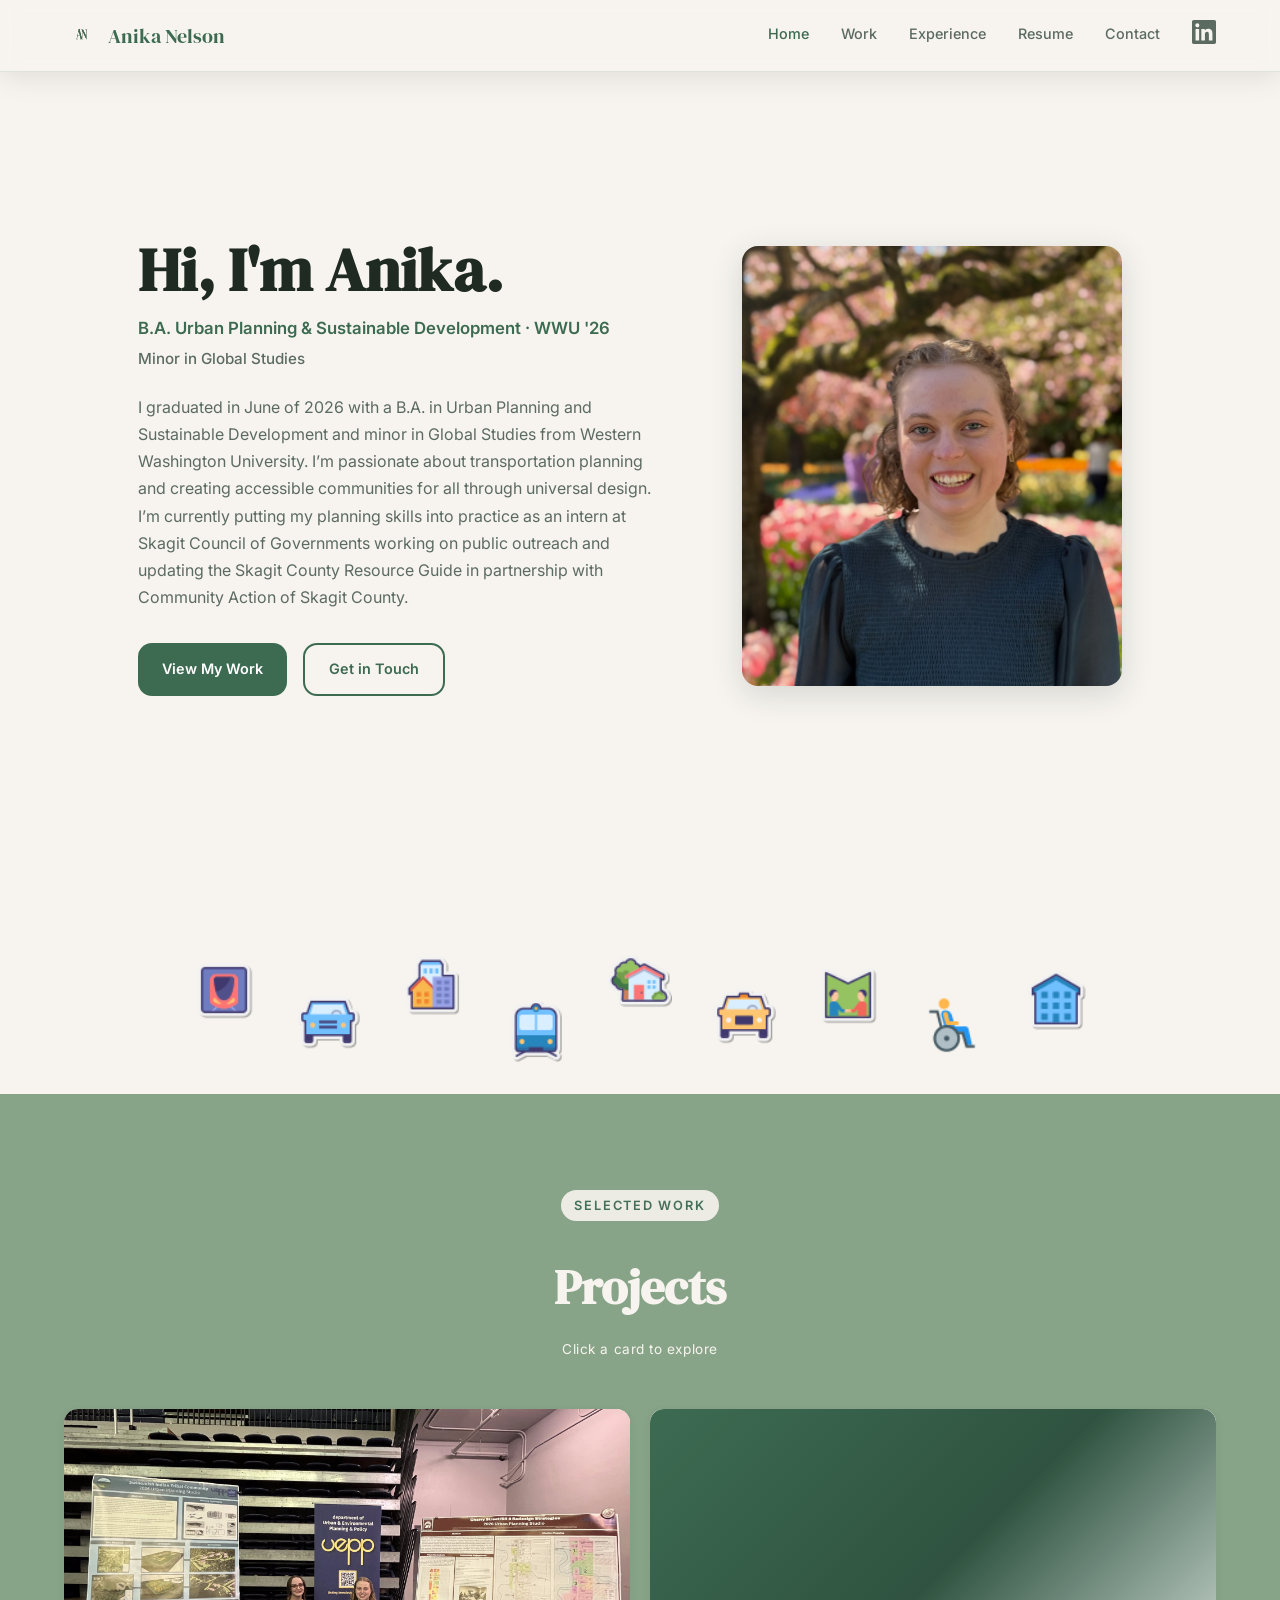
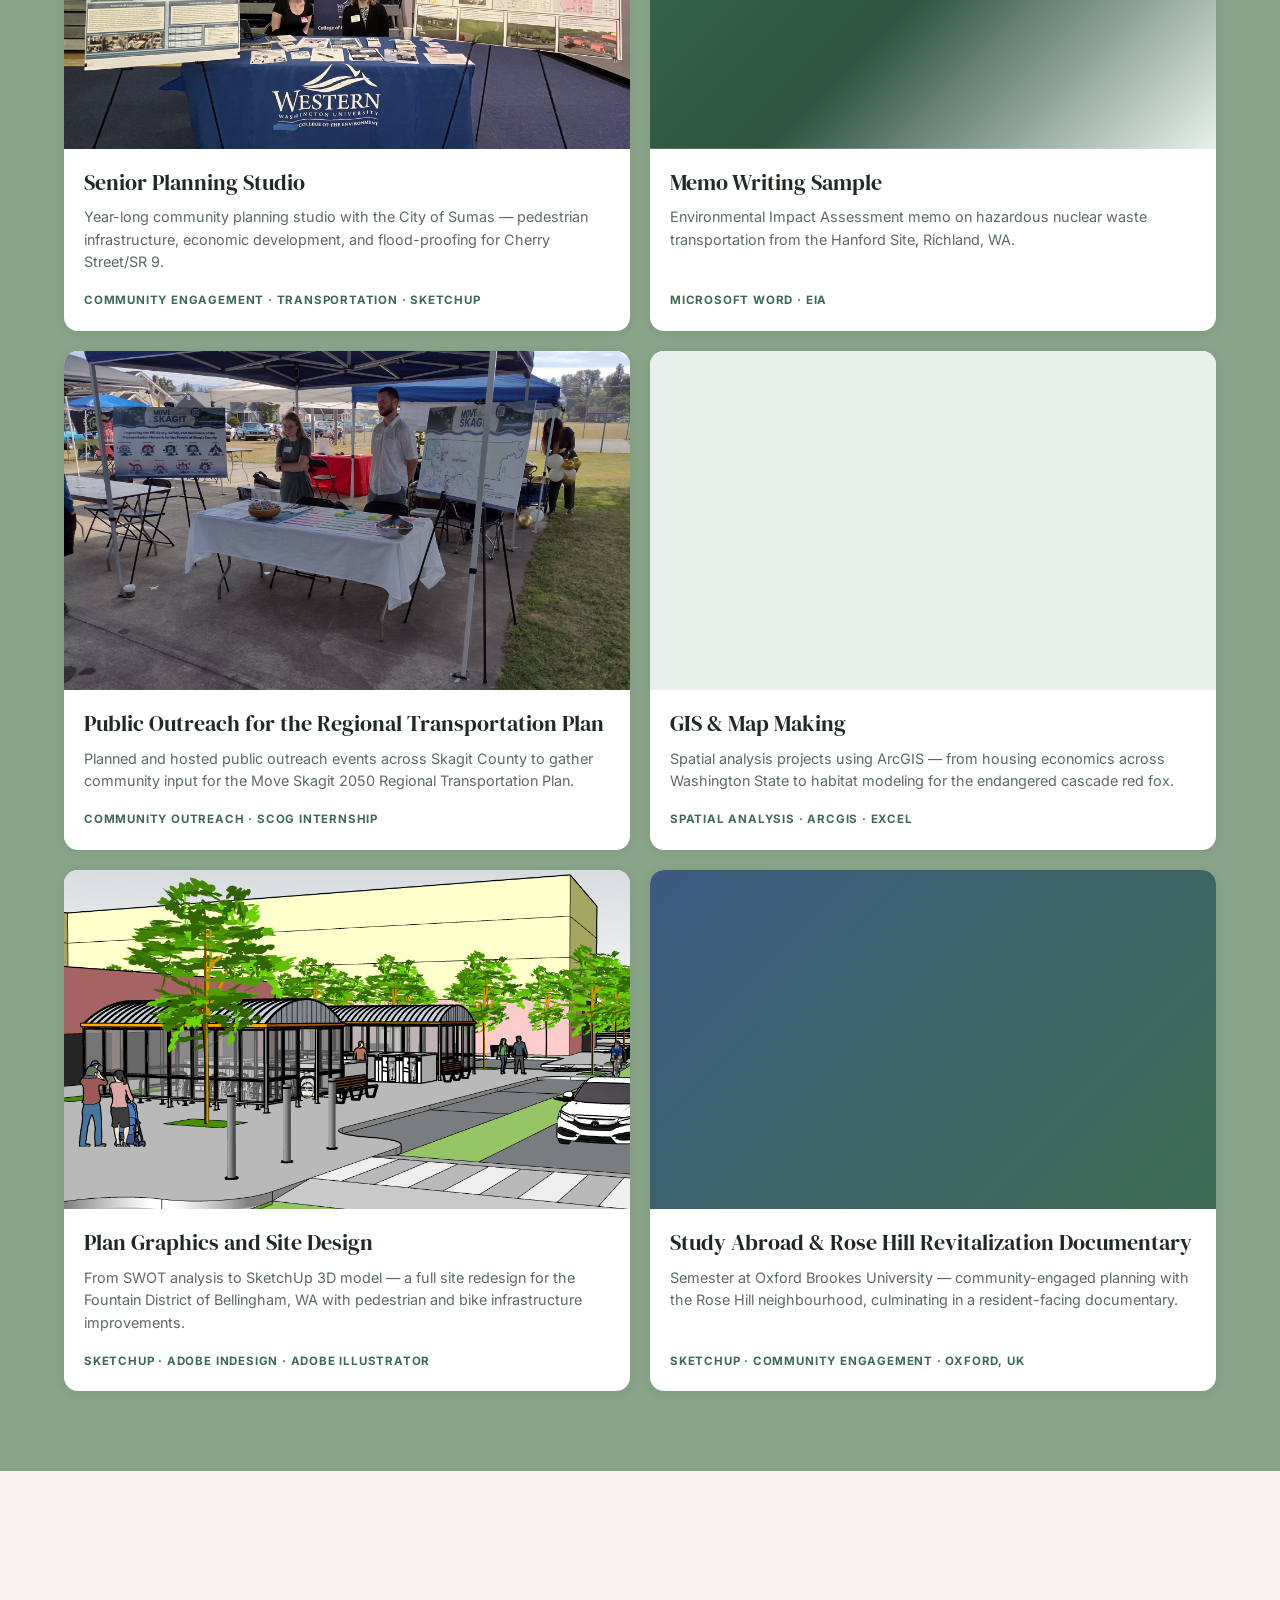
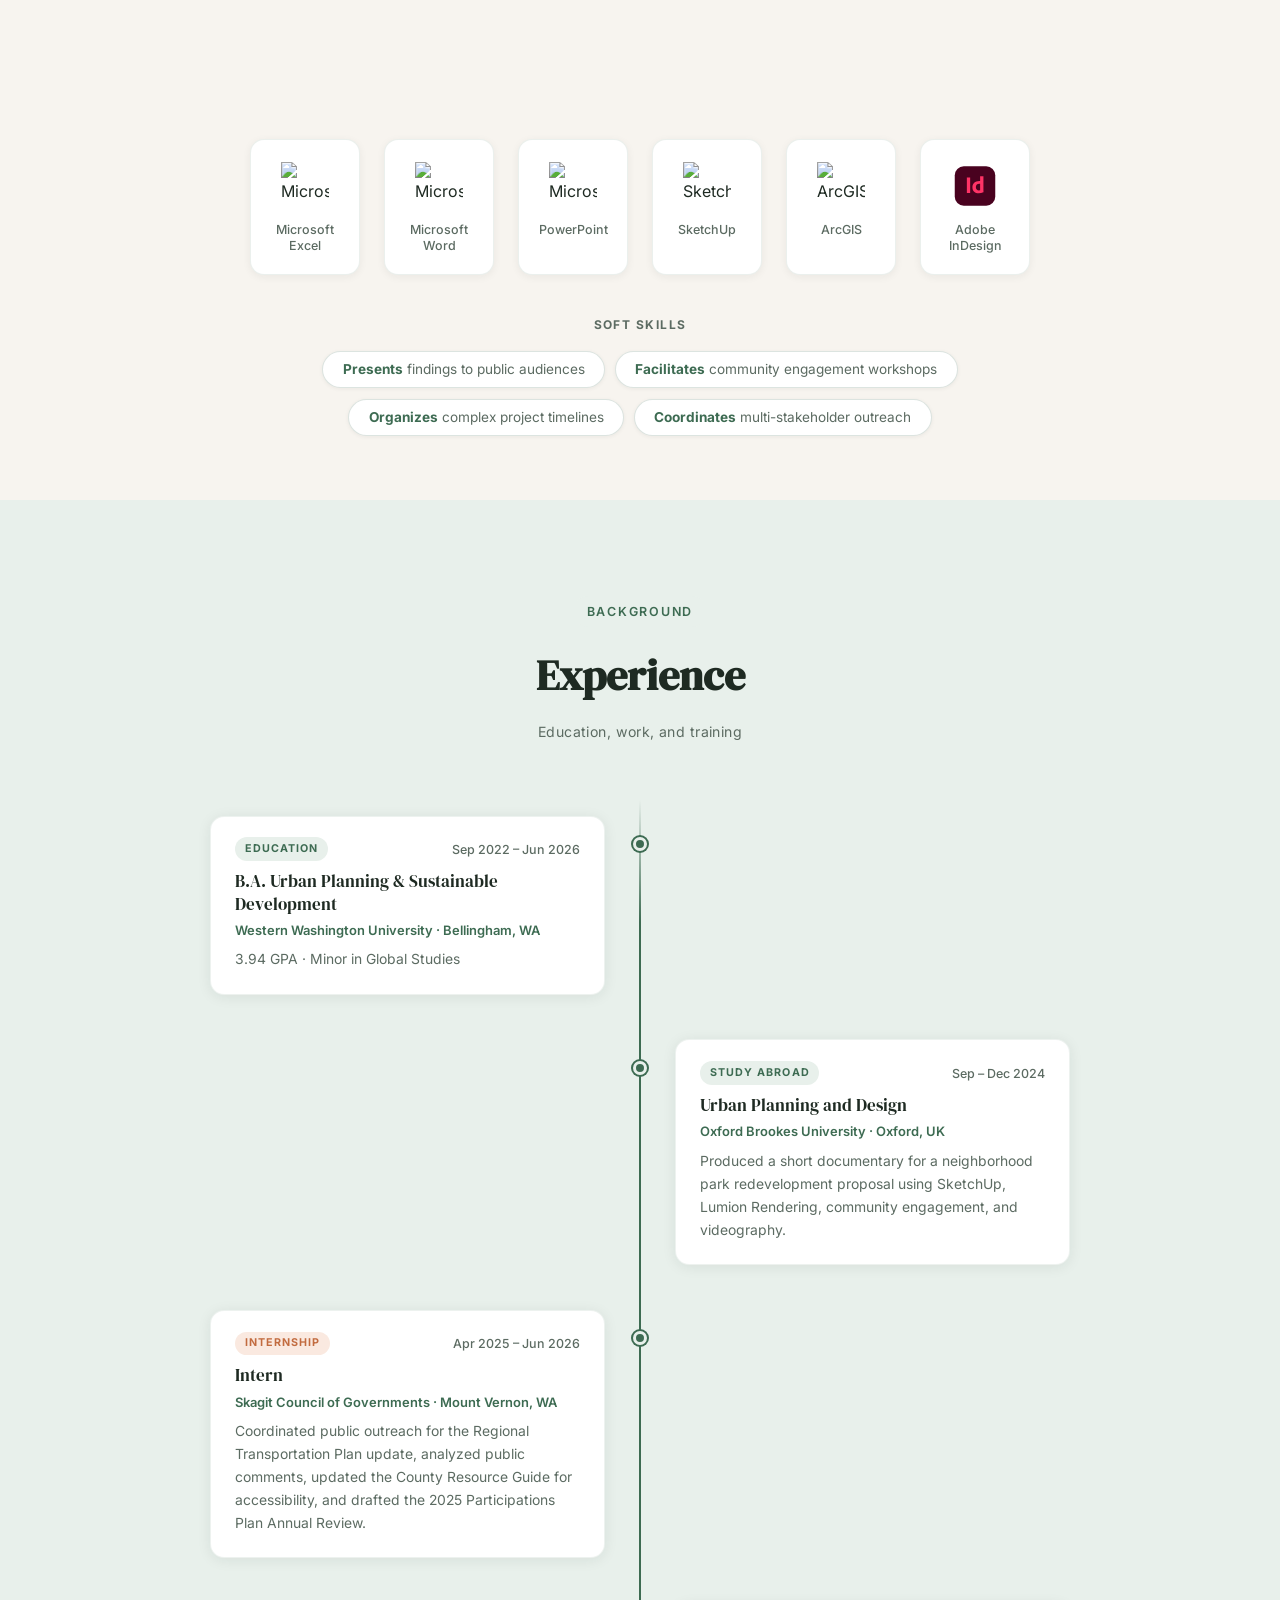
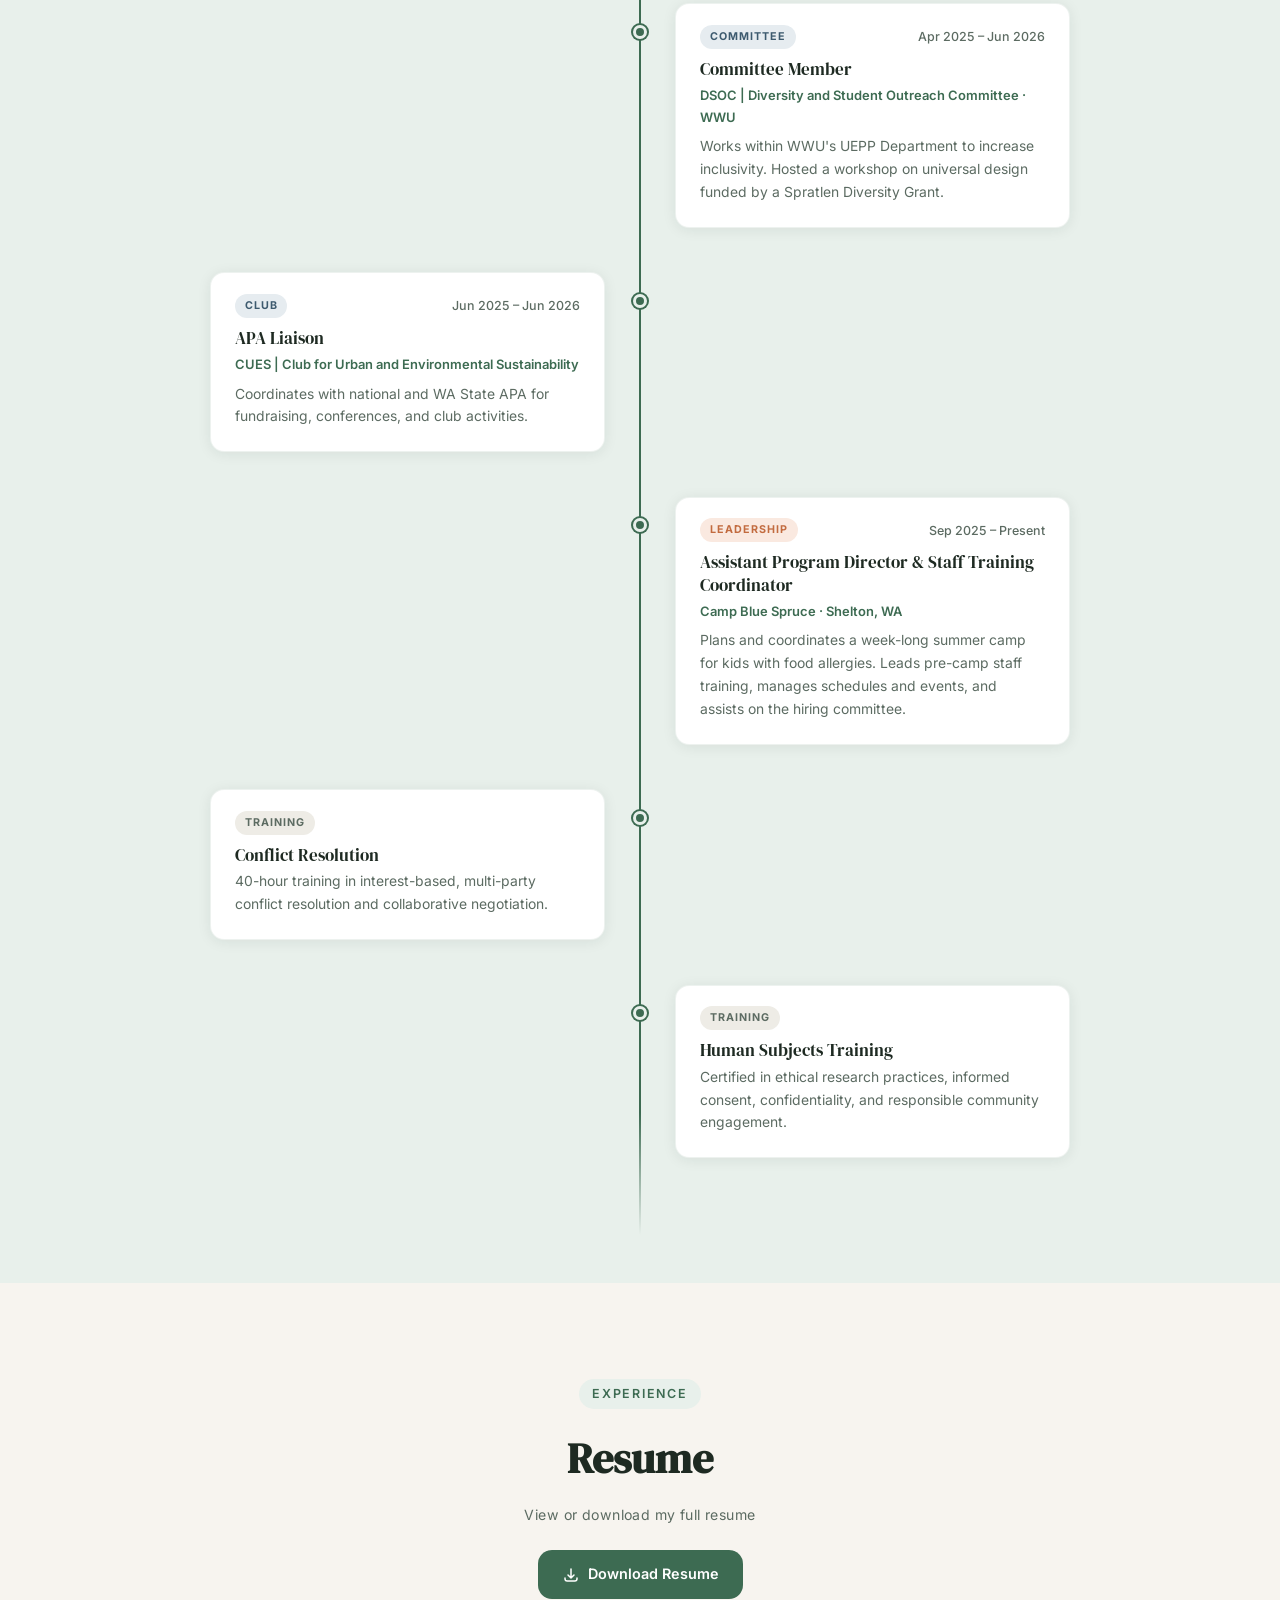
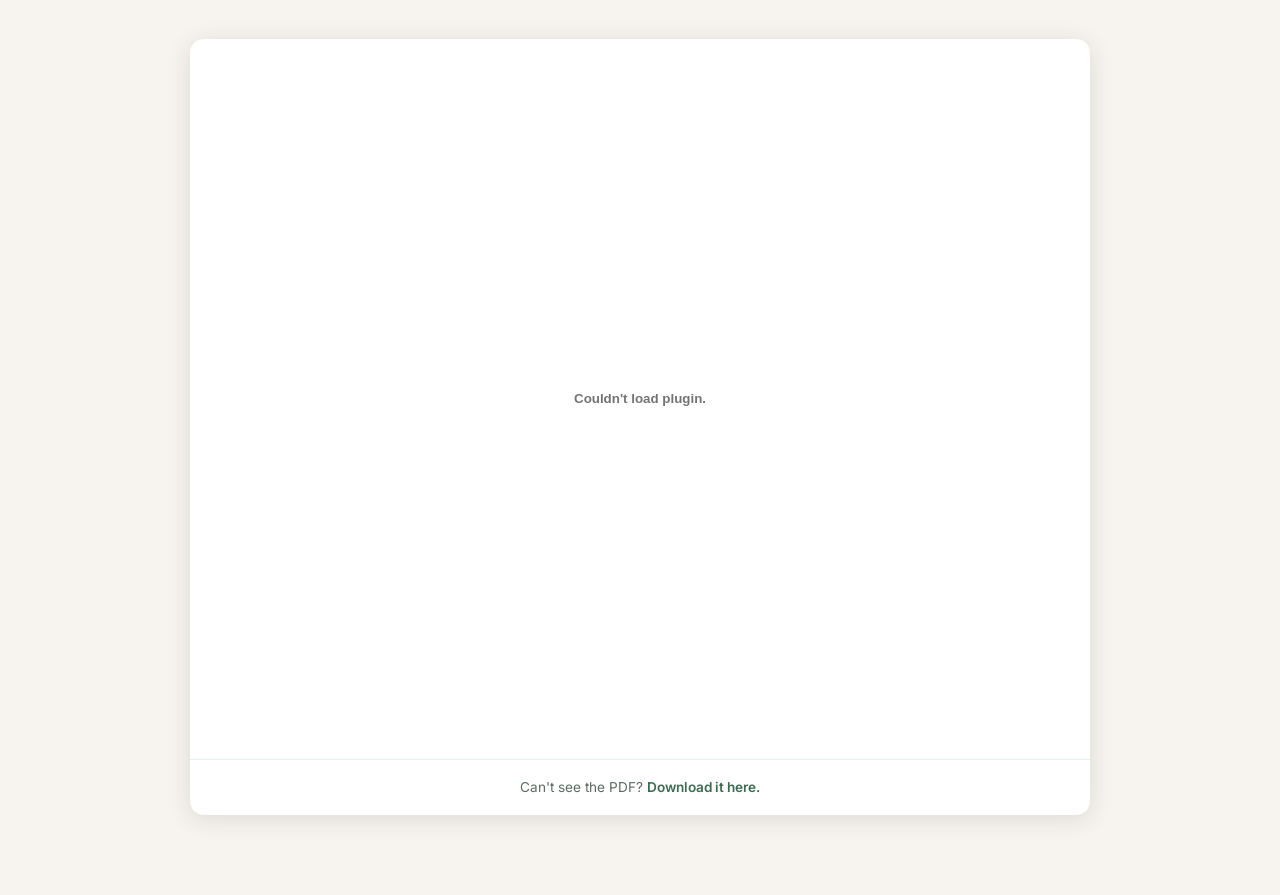
==== index.html @ b42a52e7 "added icons" ====
<!DOCTYPE html>
<html lang="en">
<head>
  <meta charset="UTF-8" />
  <meta name="viewport" content="width=device-width, initial-scale=1.0" />
  <title>Anika Nelson | Portfolio</title>

  <!-- Favicon -->
  <link rel="icon" type="image/svg+xml" href="favicon.svg" />

  <!-- Google Fonts: DM Serif Display (headings) + Inter (body) -->
  <link rel="preconnect" href="https://fonts.googleapis.com" />
  <link rel="preconnect" href="https://fonts.gstatic.com" crossorigin />
  <link rel="stylesheet" href="style.css" />
  <link href="https://fonts.googleapis.com/css2?family=DM+Serif+Display&family=Inter:wght@400;500;600&display=swap" rel="stylesheet" />
</head>

<body>

  <!-- ===== LOADING SCREEN =====
       Brief city skyline animation shown on page load.
       JS in main.js hides it after the animation finishes. -->
  <div id="loading-screen" aria-hidden="true">
    <div class="loading-content">
      <svg class="loading-skyline" viewBox="0 0 500 130" xmlns="http://www.w3.org/2000/svg">
        <!-- Left cluster -->
        <rect x="18" y="82" width="26" height="48"/>
        <rect x="23" y="67" width="16" height="63"/>
        <rect x="48" y="92" width="18" height="38"/>
        <!-- Space Needle inspired -->
        <polygon points="76,70 80,42 84,70"/>
        <rect x="79" y="70" width="2" height="60"/>
        <rect x="75" y="92" width="10" height="38"/>
        <!-- Mid-left -->
        <rect x="98" y="74" width="28" height="56"/>
        <rect x="103" y="58" width="18" height="72"/>
        <rect x="130" y="86" width="20" height="44"/>
        <!-- Central tall buildings -->
        <rect x="158" y="48" width="30" height="82"/>
        <rect x="164" y="32" width="18" height="98"/>
        <!-- Mid-right -->
        <rect x="196" y="66" width="24" height="64"/>
        <rect x="226" y="76" width="26" height="54"/>
        <rect x="231" y="56" width="16" height="74"/>
        <!-- Right cluster -->
        <rect x="260" y="72" width="28" height="58"/>
        <rect x="294" y="52" width="36" height="78"/>
        <rect x="299" y="36" width="26" height="94"/>
        <rect x="336" y="70" width="24" height="60"/>
        <rect x="364" y="84" width="28" height="46"/>
        <rect x="396" y="76" width="22" height="54"/>
        <!-- Ground line -->
        <rect x="0" y="128" width="500" height="2"/>
      </svg>
      <p class="loading-name">Anika Nelson</p>
    </div>
  </div>

  <!-- ===== NAV ===== -->
  <nav aria-label="Main navigation">
    <a href="#hero-info" class="nav-logo" aria-label="Anika Nelson - Home">
      <img src="images/AN_logo.png" alt="AN" class="nav-logo-icon" width="36" height="36" />
      <span>Anika Nelson</span>
    </a>
    <!-- Hamburger toggle (visible on mobile only) -->
    <button class="nav-hamburger" aria-label="Toggle menu" aria-expanded="false" aria-controls="nav-links">
      <span></span>
      <span></span>
      <span></span>
    </button>

    <ul class="nav-links" id="nav-links">
      <li><a href="#hero-info">Home</a></li>
      <li><a href="#projects">Work</a></li>
      <li><a href="#experience">Experience</a></li>
      <li><a href="#resume">Resume</a></li>
      <li><a href="mailto:aninel14@gmail.com">Contact</a></li>
      <a href="https://www.linkedin.com/in/anika-nelson-403998376/" target="_blank" rel="noopener noreferrer" aria-label="LinkedIn profile">
        <svg xmlns="http://www.w3.org/2000/svg" width="24" height="24" viewBox="0 0 24 24" fill="currentColor" aria-hidden="true">
          <path d="M20.447 20.452H16.89v-5.569c0-1.328-.027-3.037-1.852-3.037-1.853 0-2.136 1.445-2.136 2.939v5.667H9.346V9h3.414v1.561h.049c.476-.9 1.637-1.85 3.37-1.85 3.604 0 4.268 2.372 4.268 5.455v6.286zM5.337 7.433a2.063 2.063 0 1 1 0-4.126 2.063 2.063 0 0 1 0 4.126zM7.119 20.452H3.555V9h3.564v11.452zM22.225 0H1.771C.792 0 0 .774 0 1.729v20.542C0 23.227.792 24 1.771 24h20.451C23.2 24 24 23.227 24 22.271V1.729C24 .774 23.2 0 22.225 0z"/>
        </svg>
      </a>
    </ul>
  </nav>

  

  <!-- ===== BIO / HERO INFO ===== -->
  <section id="hero-info" aria-label="Introduction">
    <div class="hero-inner">

      <!-- Text column -->
      <div class="hero-text">
        <h1>Hi, I'm Anika.</h1>

        <p class="subtitle">
          B.A. Urban Planning &amp; Sustainable Development &middot; WWU '26
          <span class="subtitle-minor">Minor in Global Studies</span>
        </p>

        <p class="bio">
          I graduated in June of 2026 with a B.A. in Urban Planning and Sustainable
          Development and minor in Global Studies from Western Washington University. 
          I’m passionate about transportation planning and creating accessible communities for 
          all through universal design. I’m currently putting my planning skills into practice as an 
          intern at Skagit Council of Governments working on public outreach and updating the Skagit County 
          Resource Guide in partnership with Community Action of Skagit County.

        </p>

        <div class="hero-ctas">
          <a href="#projects" class="btn btn-primary">View My Work</a>
          <a href="mailto:aninel14@gmail.com" class="btn btn-outline">Get in Touch</a>
        </div>
      </div>

      <!-- Photo column -->
      <div class="hero-photo-wrap">
        <img
          src="images/Photos/Ani.jpeg"
          alt="Portrait of Anika Nelson"
          class="hero-photo"
          loading="eager"
        />
      </div>

    </div>
  </section>

  <!-- ===== ICON STRIP =====
       Horizontal row of scattered planning-theme icons between hero and projects.
       JS animates them in from the sides on scroll and out when scrolled past. -->
  <section id="icon-strip" aria-hidden="true">
    <div class="icon-strip-row">
      <div class="icon-strip-item" data-side="left">
        <img src="images/icons8-city-railway-station-50.png" alt="" width="64" height="64" />
      </div>
      <div class="icon-strip-item" data-side="right">
        <img src="images/icons8-transportation-50.png" alt="" width="64" height="64" />
      </div>
      <div class="icon-strip-item" data-side="left">
        <img src="images/icons8-downtown-50.png" alt="" width="64" height="64" />
      </div>
      <div class="icon-strip-item" data-side="right">
        <img src="images/icons8-train-50.png" alt="" width="64" height="64" />
      </div>
      <div class="icon-strip-item" data-side="left">
        <img src="images/icons8-house-with-a-garden-50.png" alt="" width="64" height="64" />
      </div>
      <div class="icon-strip-item" data-side="right">
        <img src="images/icons8-taxi-50.png" alt="" width="64" height="64" />
      </div>
      <div class="icon-strip-item" data-side="left">
        <img src="images/icons8-neighbour-50.png" alt="" width="64" height="64" />
      </div>
      <div class="icon-strip-item" data-side="right">
        <img src="images/icons8-disability-50.png" alt="" width="64" height="64" />
      </div>
      <div class="icon-strip-item" data-side="left">
        <img src="images/icons8-department-50.png" alt="" width="64" height="64" />
      </div>
    </div>
  </section>

  <!-- ===================================================================
       PROJECTS — CARD GRID
       Order: most recent first (6 projects, 2×3 layout)
         1. Senior Planning Studio
         2. Memo Writing Sample
         3. Public Outreach for the Regional Transportation Plan
         4. GIS & Map Making
         5. Plan Graphics and Site Design
         6. Study Abroad and Rose Hill Revitalization Documentary
       Each card stores media info in data-* attributes for the modal.
       data-desc stores the full description shown inside the modal.
       =================================================================== -->
  <section id="projects" aria-label="Selected work">

    <div class="section-header fade-in">
      <span class="eyebrow">Selected Work</span>
      <h2 class="section-title">Projects</h2>
      <p class="section-hint">Click a card to explore</p>
    </div>

    <div class="projects-grid">

      <!-- ── Card 1 · Senior Planning Studio ── -->
      <div class="proj-item proj-item--span2">
        <a class="proj-card"
           href="#"
           data-title="Senior Planning Studio"
           data-src="images/Studio/Transportation%20-%20Final%20Poster%204.pdf"
           data-type="pdf"
           data-tag="Community Engagement &middot; Transportation &middot; SketchUp &middot; Public Speaking"
           data-desc="&lt;p&gt;The City of Sumas partnered with WWU&rsquo;s Urban Planning and Sustainable Development (UPSD) program as a subrecipient in the city&rsquo;s Thriving Communities Program grant from the U.S. Department of Transportation. Sumas is a small border town in northern Whatcom County and Cherry Street/SR 9 is an important freight route in the region. A historic flood in December 2025 strongly influenced our recommended improvements.&lt;/p&gt;&lt;p&gt;&lt;strong&gt;Fall 2025 &mdash; Research:&lt;/strong&gt; My three-person team focused on existing transportation infrastructure including pedestrian, bus, bike, personal-vehicle, and freight mobility and compiled our findings into a final report and poster.&lt;/p&gt;&lt;p&gt;&lt;strong&gt;Winter 2026 &mdash; Plan Development:&lt;/strong&gt; We broke the Cherry Street/SR 9 corridor into four sections. I was on the Mitchell Street to Columbia Street team and used SketchUp to model recommendations, which were presented to the Sumas Planning Commission in March 2026.&lt;/p&gt;&lt;p&gt;&lt;strong&gt;Spring 2026 &mdash; Implementation:&lt;/strong&gt; We refined design concepts based on community feedback, developed a phasing plan, and identified potential funding sources, presented to the Planning Commission in June 2026.&lt;/p&gt;"
           aria-label="Open Senior Planning Studio project">
          <div class="proj-thumb" style="background-image: url('images/Studio/IMG_1012.jpg');"></div>
          <article>
            <h3>Senior Planning Studio</h3>
            <p>Year-long community planning studio with the City of Sumas — pedestrian infrastructure, economic development, and flood-proofing for Cherry Street/SR 9.</p>
            <span>Community Engagement &middot; Transportation &middot; SketchUp</span>
          </article>
        </a>
      </div>

      <!-- ── Card 2 · Memo Writing Sample ── -->
      <div class="proj-item proj-item--span2">
        <a class="proj-card"
           href="#"
           data-title="Memo Writing Sample"
           data-src="images/UEPP493%20Memo%20to%20Mayor%20and%20Council%2C%20Anika%20Nelson.pdf"
           data-type="pdf"
           data-tag="Microsoft Word"
           data-desc="&lt;p&gt;This memo was part of a project-based learning assignment in an Environmental Impact Assessment class, focused on the transportation of hazardous nuclear waste from the Hanford Site in Richland, WA.&lt;/p&gt;"
           aria-label="Open Memo Writing Sample project">
          <div class="proj-thumb proj-thumb--brand"></div>
          <article>
            <h3>Memo Writing Sample</h3>
            <p>Environmental Impact Assessment memo on hazardous nuclear waste transportation from the Hanford Site, Richland, WA.</p>
            <span>Microsoft Word &middot; EIA</span>
          </article>
        </a>
      </div>

      <!-- ── Card 3 · Public Outreach for the Regional Transportation Plan ── -->
      <div class="proj-item proj-item--span2">
        <a class="proj-card"
           href="#"
           data-title="Public Outreach for the Regional Transportation Plan"
           data-src="images/Internship/IMG_2886.JPG"
           data-type="image"
           data-tag="Community Outreach &middot; Microsoft Word"
           data-desc="&lt;p&gt;As an intern at SCOG (Skagit Council of Governments) I planned the public outreach tabling events to gather public comments informing the Regional Transportation Plan, Regional Safety Action Plan, and Transportation Resiliency Improvement Plan. I set up three main events and hosted seven additional drop-in sessions at libraries and senior centers across Skagit County.&lt;/p&gt;&lt;p&gt;After the events, I worked with consultants to digitize and categorize all comments, which went into Chapter 3 and Appendix G of the final &lt;em&gt;Move Skagit 2050 Regional Transportation Plan&lt;/em&gt;.&lt;/p&gt;&lt;p&gt;&lt;em&gt;Tabling at the Senior Day in the Park event in Burlington, WA.&lt;/em&gt;&lt;/p&gt;"
           aria-label="Open Public Outreach project">
          <div class="proj-thumb" style="background-image: url('images/Internship/IMG_2886.JPG');"></div>
          <article>
            <h3>Public Outreach for the Regional Transportation Plan</h3>
            <p>Planned and hosted public outreach events across Skagit County to gather community input for the Move Skagit 2050 Regional Transportation Plan.</p>
            <span>Community Outreach &middot; SCOG Internship</span>
          </article>
        </a>
      </div>

      <!-- ── Card 4 · GIS & Map Making ── -->
      <div class="proj-item proj-item--span2">
        <a class="proj-card"
           href="#"
           data-title="GIS &amp; Map Making"
           data-src="images/GIS%20%26%20Mapmaking/MHI%202.jpg"
           data-type="image"
           data-tag="Spatial Analysis &middot; ArcGIS &middot; Excel &middot; Microsoft PowerPoint"
           data-desc="&lt;p&gt;&lt;strong&gt;State of Housing in Washington:&lt;/strong&gt; In Spring 2025 I pulled tabular census data, used Excel to perform calculations, and created ArcGIS layers to visualize metrics determining the state of housing in Washington State — including this map of median household income showing how economic factors impact housing over time.&lt;/p&gt;&lt;p&gt;&lt;strong&gt;Cascade Red Fox Habitat Analysis:&lt;/strong&gt; During Summer 2025 I built an ArcGIS model to analyze ideal habitat locations for the endangered cascade red fox by layering elevation, land cover, snow hare habitat, and park activity data, then building map layouts to visualize the suitable areas.&lt;/p&gt;"
           aria-label="Open GIS and Map Making project">
          <div class="proj-thumb" style="background-image: url('images/GIS%20%26%20Mapmaking/MHI%202.jpg');"></div>
          <article>
            <h3>GIS &amp; Map Making</h3>
            <p>Spatial analysis projects using ArcGIS — from housing economics across Washington State to habitat modeling for the endangered cascade red fox.</p>
            <span>Spatial Analysis &middot; ArcGIS &middot; Excel</span>
          </article>
        </a>
      </div>

      <!-- ── Card 5 · Plan Graphics and Site Design ── -->
      <div class="proj-item proj-item--span2">
        <a class="proj-card"
           href="#"
           data-title="Plan Graphics and Site Design"
           data-src="images/Site%20Plan/Final%20Poster%20Anika.pdf"
           data-type="pdf"
           data-tag="SketchUp &middot; Adobe InDesign &middot; Adobe Illustrator"
           data-desc="&lt;p&gt;This multi-step project began with a site visit to an opportunity site in the Fountain District of Bellingham, WA and a SWOT analysis to determine the most suitable redevelopment approach. I mapped baseline conditions, developed a 2D site layout, then used SketchUp to bring the design to life in 3D. The final design — including covered bike parking, a bike lane, and a raised pedestrian crossing — was presented as a poster created in Adobe InDesign.&lt;/p&gt;"
           aria-label="Open Plan Graphics and Site Design project">
          <div class="proj-thumb" style="background-image: url('images/Site%20Plan/bike%20parking.png');"></div>
          <article>
            <h3>Plan Graphics and Site Design</h3>
            <p>From SWOT analysis to SketchUp 3D model — a full site redesign for the Fountain District of Bellingham, WA with pedestrian and bike infrastructure improvements.</p>
            <span>SketchUp &middot; Adobe InDesign &middot; Adobe Illustrator</span>
          </article>
        </a>
      </div>

      <!-- ── Card 6 · Study Abroad and Rose Hill Revitalization Documentary ── -->
      <div class="proj-item proj-item--span2">
        <a class="proj-card"
           href="#"
           data-title="Study Abroad &amp; Rose Hill Revitalization Documentary"
           data-src="njcV4eWJDvo"
           data-type="youtube"
           data-tag="SketchUp &middot; Community Engagement"
           data-desc="&lt;p&gt;In Fall 2024 I studied abroad at Oxford Brookes University and took classes in their Urban Planning and Design major. In a studio class we worked with the Rose Hill neighbourhood of Oxford to develop potential revitalization projects, presented as a documentary through resident interviews and community feedback via Facebook.&lt;/p&gt;&lt;p&gt;We focused on the Rivermead Nature Park and recommended improving accessibility, adding a playground and bike trail, making river access safer, and adding a small gathering space. Our final documentary was filmed and edited by our team and received very positive feedback from residents.&lt;/p&gt;&lt;p&gt;Through this experience I gained technical skills in SketchUp and Lumion rendering, as well as invaluable lessons in community engagement and bottom-up planning.&lt;/p&gt;"
           aria-label="Open Study Abroad and Rose Hill Revitalization Documentary project">
          <div class="proj-thumb proj-thumb--brand proj-thumb--oxford"></div>
          <article>
            <h3>Study Abroad &amp; Rose Hill Revitalization Documentary</h3>
            <p>Semester at Oxford Brookes University — community-engaged planning with the Rose Hill neighbourhood, culminating in a resident-facing documentary.</p>
            <span>SketchUp &middot; Community Engagement &middot; Oxford, UK</span>
          </article>
        </a>
      </div>

    </div><!-- /.projects-grid -->

  </section><!-- /#projects -->

  <!-- ===== SKILLS ===== -->
  <section id="skills" aria-label="Skills and tools">

    <div class="skills-header fade-in">
      <span class="skills-eyebrow">Toolkit</span>
      <h2 class="skills-title">My Skills</h2>
      <p class="skills-sub">Tools and software I work with</p>
    </div>

    <!-- Technical tools icons -->
    <div class="skills-grid" role="list" aria-label="Technical skills">

      <div class="skill-item" role="listitem">
        <div class="skill-icon">
          <img src="https://cdn.jsdelivr.net/gh/glincker/thesvg@main/public/icons/microsoft-excel/default.svg"
               alt="Microsoft Excel" width="64" height="64" loading="lazy" />
        </div>
        <span class="skill-name">Microsoft Excel</span>
      </div>

      <div class="skill-item" role="listitem">
        <div class="skill-icon">
          <img src="https://cdn.jsdelivr.net/gh/glincker/thesvg@main/public/icons/microsoft-word/default.svg"
               alt="Microsoft Word" width="64" height="64" loading="lazy" />
        </div>
        <span class="skill-name">Microsoft Word</span>
      </div>

      <div class="skill-item" role="listitem">
        <div class="skill-icon">
          <img src="https://cdn.jsdelivr.net/gh/glincker/thesvg@main/public/icons/microsoft-powerpoint/default.svg"
               alt="Microsoft PowerPoint" width="64" height="64" loading="lazy" />
        </div>
        <span class="skill-name">PowerPoint</span>
      </div>

      <div class="skill-item" role="listitem">
        <div class="skill-icon">
          <img src="https://cdn.simpleicons.org/sketchup/005F9E"
               alt="SketchUp" width="64" height="64" loading="lazy" />
        </div>
        <span class="skill-name">SketchUp</span>
      </div>

      <div class="skill-item" role="listitem">
        <div class="skill-icon">
          <img src="https://cdn.simpleicons.org/arcgis/007AC2"
               alt="ArcGIS" width="64" height="64" loading="lazy" />
        </div>
        <span class="skill-name">ArcGIS</span>
      </div>

      <div class="skill-item" role="listitem">
        <div class="skill-icon">
          <img src="images/Photos/adobe_indesign_software_computer_app_design_software_icon_191061.svg"
               alt="Adobe InDesign" width="64" height="64" loading="lazy" />
        </div>
        <span class="skill-name">Adobe InDesign</span>
      </div>

    </div><!-- /.skills-grid -->

    <!-- Soft skills with action verbs -->
    <div class="soft-skills-wrap">
      <h3 class="soft-skills-label">Soft Skills</h3>
      <div class="soft-skills-grid" role="list" aria-label="Soft skills">
        <div class="soft-skill-chip" role="listitem">
          <span class="soft-skill-verb">Presents</span> findings to public audiences
        </div>
        <div class="soft-skill-chip" role="listitem">
          <span class="soft-skill-verb">Facilitates</span> community engagement workshops
        </div>
        <div class="soft-skill-chip" role="listitem">
          <span class="soft-skill-verb">Organizes</span> complex project timelines
        </div>
        <div class="soft-skill-chip" role="listitem">
          <span class="soft-skill-verb">Coordinates</span> multi-stakeholder outreach
        </div>
      </div>
    </div>

  </section><!-- /#skills -->

  <!-- ===================================================================
       EXPERIENCE TIMELINE
       Order follows the resume: Education → Experience → Training
       Items alternate left/right; JS animates them in/out on scroll.
       =================================================================== -->
  <section id="experience" aria-label="Experience, education, and training">

    <div class="tl-header fade-in">
      <span class="skills-eyebrow">Background</span>
      <h2 class="skills-title">Experience</h2>
      <p class="skills-sub">Education, work, and training</p>
    </div>

    <div class="timeline-wrap">
      <div class="timeline-spine" aria-hidden="true"></div>

      <!-- ── 1 · WWU (left) — started Sep 2022 ── -->
      <div class="tl-item tl-left">
        <div class="tl-node" aria-hidden="true"></div>
        <div class="tl-card">
          <div class="tl-card-top">
            <span class="tl-badge tl-badge--edu">Education</span>
            <span class="tl-date">Sep 2022 – Jun 2026</span>
          </div>
          <h3 class="tl-role">B.A. Urban Planning &amp; Sustainable Development</h3>
          <p class="tl-org">Western Washington University · Bellingham, WA</p>
          <p class="tl-desc">3.94 GPA · Minor in Global Studies</p>
        </div>
      </div>

      <!-- ── 2 · Oxford Study Abroad (right) — Fall 2024 ── -->
      <div class="tl-item tl-right">
        <div class="tl-node" aria-hidden="true"></div>
        <div class="tl-card">
          <div class="tl-card-top">
            <span class="tl-badge tl-badge--edu">Study Abroad</span>
            <span class="tl-date">Sep – Dec 2024</span>
          </div>
          <h3 class="tl-role">Urban Planning and Design</h3>
          <p class="tl-org">Oxford Brookes University · Oxford, UK</p>
          <p class="tl-desc">Produced a short documentary for a neighborhood park redevelopment proposal using SketchUp, Lumion Rendering, community engagement, and videography.</p>
        </div>
      </div>

      <!-- ── 3 · SCOG Intern (left) — Apr 2025 ── -->
      <div class="tl-item tl-left">
        <div class="tl-node" aria-hidden="true"></div>
        <div class="tl-card">
          <div class="tl-card-top">
            <span class="tl-badge tl-badge--work">Internship</span>
            <span class="tl-date">Apr 2025 – Jun 2026</span>
          </div>
          <h3 class="tl-role">Intern</h3>
          <p class="tl-org">Skagit Council of Governments · Mount Vernon, WA</p>
          <p class="tl-desc">Coordinated public outreach for the Regional Transportation Plan update, analyzed public comments, updated the County Resource Guide for accessibility, and drafted the 2025 Participations Plan Annual Review.</p>
        </div>
      </div>

      <!-- ── 4 · DSOC Committee (right) — Apr 2025 ── -->
      <div class="tl-item tl-right">
        <div class="tl-node" aria-hidden="true"></div>
        <div class="tl-card">
          <div class="tl-card-top">
            <span class="tl-badge tl-badge--vol">Committee</span>
            <span class="tl-date">Apr 2025 – Jun 2026</span>
          </div>
          <h3 class="tl-role">Committee Member</h3>
          <p class="tl-org">DSOC | Diversity and Student Outreach Committee · WWU</p>
          <p class="tl-desc">Works within WWU's UEPP Department to increase inclusivity. Hosted a workshop on universal design funded by a Spratlen Diversity Grant.</p>
        </div>
      </div>

      <!-- ── 5 · APA Liaison (left) — Jun 2025 ── -->
      <div class="tl-item tl-left">
        <div class="tl-node" aria-hidden="true"></div>
        <div class="tl-card">
          <div class="tl-card-top">
            <span class="tl-badge tl-badge--vol">Club</span>
            <span class="tl-date">Jun 2025 – Jun 2026</span>
          </div>
          <h3 class="tl-role">APA Liaison</h3>
          <p class="tl-org">CUES | Club for Urban and Environmental Sustainability</p>
          <p class="tl-desc">Coordinates with national and WA State APA for fundraising, conferences, and club activities.</p>
        </div>
      </div>

      <!-- ── 6 · Camp Blue Spruce (right) — Sep 2025 ── -->
      <div class="tl-item tl-right">
        <div class="tl-node" aria-hidden="true"></div>
        <div class="tl-card">
          <div class="tl-card-top">
            <span class="tl-badge tl-badge--work">Leadership</span>
            <span class="tl-date">Sep 2025 – Present</span>
          </div>
          <h3 class="tl-role">Assistant Program Director &amp; Staff Training Coordinator</h3>
          <p class="tl-org">Camp Blue Spruce · Shelton, WA</p>
          <p class="tl-desc">Plans and coordinates a week-long summer camp for kids with food allergies. Leads pre-camp staff training, manages schedules and events, and assists on the hiring committee.</p>
        </div>
      </div>

      <!-- ── 7 · Conflict Resolution (left) — training ── -->
      <div class="tl-item tl-left">
        <div class="tl-node" aria-hidden="true"></div>
        <div class="tl-card">
          <div class="tl-card-top">
            <span class="tl-badge tl-badge--train">Training</span>
          </div>
          <h3 class="tl-role">Conflict Resolution</h3>
          <p class="tl-desc">40-hour training in interest-based, multi-party conflict resolution and collaborative negotiation.</p>
        </div>
      </div>

      <!-- ── 8 · Human Subjects (right) — training ── -->
      <div class="tl-item tl-right">
        <div class="tl-node" aria-hidden="true"></div>
        <div class="tl-card">
          <div class="tl-card-top">
            <span class="tl-badge tl-badge--train">Training</span>
          </div>
          <h3 class="tl-role">Human Subjects Training</h3>
          <p class="tl-desc">Certified in ethical research practices, informed consent, confidentiality, and responsible community engagement.</p>
        </div>
      </div>

    </div><!-- /.timeline-wrap -->

  </section><!-- /#experience -->

  <!-- ===== RESUME =====
       PDF path is set to "resume.pdf" — place your resume file in the
       same folder as index.html and it will load automatically. -->
  <section id="resume" aria-label="Resume">
    <div class="resume-inner">

      <div class="resume-header fade-in">
        <span class="skills-eyebrow">Experience</span>
        <h2 class="skills-title">Resume</h2>
        <p class="skills-sub">View or download my full resume</p>
      </div>

      <div class="resume-actions">
        <a href="images/PDFResume.pdf" download="Anika_Nelson_Resume.pdf" class="btn btn-primary resume-download-btn">
          <svg xmlns="http://www.w3.org/2000/svg" width="18" height="18" fill="none"
               viewBox="0 0 24 24" stroke="currentColor" stroke-width="2" aria-hidden="true">
            <path stroke-linecap="round" stroke-linejoin="round"
                  d="M4 16v1a3 3 0 003 3h10a3 3 0 003-3v-1m-4-4l-4 4m0 0l-4-4m4 4V4"/>
          </svg>
          Download Resume
        </a>
      </div>

      <div class="resume-embed-wrap">
        <embed
          src="images/PDFResume.pdf"
          type="application/pdf"
          title="Anika Nelson Resume"
          class="resume-embed"
          aria-label="Anika Nelson Resume PDF"
        />
        <p class="resume-fallback">
          Can't see the PDF?
          <a href="images/PDFResume.pdf" download="Anika_Nelson_Resume.pdf">Download it here.</a>
        </p>
      </div>

    </div>
  </section><!-- /#resume -->

  <!-- ===================================================================
       MODAL
       Single reusable dialog; main.js fills in the title, tag and media
       for whichever card was clicked.
       =================================================================== -->
  <div
    class="modal-overlay"
    id="proj-modal"
    role="dialog"
    aria-modal="true"
    aria-labelledby="modal-title-text"
    hidden
  >
    <div class="modal-box">
      <button class="modal-close" aria-label="Close project">&times;</button>
      <p  class="modal-tag"   id="modal-tag-text"></p>
      <h2 class="modal-title" id="modal-title-text"></h2>
      <div class="modal-desc" id="modal-desc-text"></div>
      <div class="modal-media" id="modal-media"></div>
    </div>
  </div>
 

  <script src="js/main.js" defer></script>
</body>
</html>
---- style.css ----
/* =========================================================
   RESET & BASE
========================================================= */
/* =========================================================
   LOADING SCREEN
   ─────────────────────────────────────────────────────────
   Full-screen green overlay with a city skyline SVG.
   Fades out automatically after ~2s; JS then hides it.
========================================================= */
#loading-screen {
  position: fixed;
  inset: 0;
  z-index: 9999;
  background: var(--green, #3d6b52);
  display: flex;
  align-items: flex-end;
  justify-content: center;
  padding-bottom: 4rem;
  animation: loadingFadeOut 2s ease forwards;
}

.loading-content {
  text-align: center;
  animation: loadingRise 0.7s ease forwards;
}

.loading-skyline {
  width: 340px;
  max-width: 90vw;
  fill: rgba(255, 255, 255, 0.80);
  display: block;
  margin: 0 auto 1.25rem;
}

.loading-name {
  font-family: 'DM Serif Display', serif;
  font-size: 1.7rem;
  color: #fff;
  letter-spacing: 0.06em;
  margin: 0;
}

@keyframes loadingFadeOut {
  0%   { opacity: 1; }
  60%  { opacity: 1; }  /* hold */
  100% { opacity: 0;   }
}

@keyframes loadingRise {
  from { opacity: 0; transform: translateY(18px); }
  to   { opacity: 1; transform: translateY(0); }
}


*, *::before, *::after { box-sizing: border-box; margin: 0; padding: 0; }

:root {
  --cream:    #f7f4ef;
  --green:    #3d6b52;
  --green-lt: #e8f0eb;
  --clay:     #c26b3f;
  --text:     #1e2a22;
  --muted:    #5c6b62;
  --radius:   14px;
}

html { scroll-behavior: smooth; }

body {
  font-family: 'Inter', sans-serif;
  background: var(--cream);
  color: var(--text);
  line-height: 1.7;
}

/* =========================================================
   NAV
========================================================= */
nav {
  position: fixed;
  top: 0; left: 0; right: 0;
  z-index: 200;
  display: flex;
  justify-content: space-between;
  align-items: center;
  padding: 1.1rem 5%;
  background:var(--cream)(9, 79, 25, 0.43);

box-shadow: 0 4px 30px rgba(0, 0, 0, 0.1);
backdrop-filter: blur(8.9px);
-webkit-backdrop-filter: blur(8.9px);
  backdrop-filter: blur(8px);
  border-bottom: 1px solid rgba(61, 107, 82, 0.12);
}

.nav-logo {
  font-family: 'DM Serif Display', serif;
  font-size: 1.25rem;
  color: var(--green);
  text-decoration: none;
  display: flex;
  align-items: center;
  gap: 0.5rem;
}

.nav-logo-icon {
  border-radius: 50%;
  flex-shrink: 0;
}

.nav-links {
  display: flex;
  gap: 2rem;
  list-style: none;
}

.nav-links a {
  text-decoration: none;
  font-size: 0.9rem;
  font-weight: 500;
  color: var(--muted);
  transition: color 0.2s;
}

.nav-links a:hover,
.nav-links a.active { color: var(--green); }

/* ── Hamburger button (hidden on desktop) ── */
.nav-hamburger {
  display: none;
  flex-direction: column;
  justify-content: space-between;
  width: 26px;
  height: 20px;
  background: none;
  border: none;
  cursor: pointer;
  padding: 0;
  z-index: 201;
}

.nav-hamburger span {
  display: block;
  width: 100%;
  height: 2px;
  background: var(--green);
  border-radius: 2px;
  transition: transform 0.25s ease, opacity 0.25s ease;
  transform-origin: center;
}

/* Animate to X when open */
.nav-hamburger.is-open span:nth-child(1) {
  transform: translateY(9px) rotate(45deg);
}
.nav-hamburger.is-open span:nth-child(2) {
  opacity: 0;
}
.nav-hamburger.is-open span:nth-child(3) {
  transform: translateY(-9px) rotate(-45deg);
}

/* =========================================================
   HERO — FULLSCREEN MAP
========================================================= */
#hero {
  position: relative;
  height: 100vh;
  min-height: 500px;
  overflow: hidden;
}

/* MapLibre map fills the entire hero */
#hero-map {
  position: absolute;
  inset: 0;
  width: 100%;
  height: 100%;
  z-index: 1;
}

/* MapLibre attribution — keep it subtle */
#hero-map .maplibregl-ctrl-attrib {
  font-size: 0.65rem;
  background: rgba(247, 244, 239, 0.75);
  backdrop-filter: blur(4px);
}

/* ---- Overlay card ---- */
.hero-map-overlay {
  position: absolute;
  bottom: 2.5rem;
  left: 5%;
  z-index: 100;

  backdrop-filter: blur(10px);
  -webkit-backdrop-filter: blur(10px);
  border-radius: var(--radius);
  padding: 1.75rem 2rem 1.5rem;
  max-width: 400px;

  /* From https://css.glass */
background: rgba(9, 79, 25, 0.43);
border-radius: 16px;
box-shadow: 0 4px 30px rgba(0, 0, 0, 0.1);
backdrop-filter: blur(8.9px);
-webkit-backdrop-filter: blur(8.9px);
border: 1px solid rgba(9, 79, 25, 0.3);


}

.hero-map-overlay .eyebrow {
  display: inline-block;
  font-size: 0.75rem;
  font-weight: 600;
  letter-spacing: 0.14em;
  text-transform: uppercase;
  color: var(--green);
  background: var(--green-lt);
  padding: 0.28rem 0.8rem;
  border-radius: 999px;
  margin-bottom: 0.75rem;


}

.hero-map-overlay h1 {
  font-family: 'DM Serif Display', serif;
  font-size: clamp(1.9rem, 4vw, 2.8rem);
  line-height: 1.12;
  color: var(--text);
  margin-bottom: 0.45rem;
}

.hero-map-sub {
  font-size: 0.88rem;
  color: var(--muted);
  line-height: 1.55;
  margin-bottom: 0.9rem;
}

/* Live data badge */
.hero-map-live {
  display: flex;
  align-items: center;
  gap: 0.45rem;
  font-size: 0.75rem;
  color: var(--muted);
  margin-bottom: 1.1rem;
}

.live-dot {
  width: 8px;
  height: 8px;
  border-radius: 50%;
  background: #4caf78;
  flex-shrink: 0;
  animation: pulse 2s ease infinite;
}

/* Scroll down arrow */
.scroll-hint {
  display: inline-flex;
  align-items: center;
  gap: 0.4rem;
  color: var(--green);
  font-size: 0.83rem;
  font-weight: 600;
  text-decoration: none;
  transition: gap 0.2s;
  animation: scrollBounce 2.4s ease infinite;
}

.scroll-hint:hover { gap: 0.65rem; }

@keyframes scrollBounce {
  0%, 100% { transform: translateY(0); }
  50%       { transform: translateY(4px); }
}

/* ---- Leaflet custom styles ---- */

/* City reference dot */
.map-city-dot {
  width: 10px;
  height: 10px;
  background: var(--green);
  border: 2px solid #fff;
  border-radius: 50%;
  box-shadow: 0 1px 4px rgba(30, 42, 34, 0.25);
}

/* Construction pulsing dot */
.map-construction-dot {
  width: 12px;
  height: 12px;
  background: var(--clay);
  border: 2px solid #fff;
  border-radius: 50%;
  box-shadow: 0 0 0 0 rgba(194, 107, 63, 0.55);
  animation: constructionPulse 2s ease-out infinite;
}

@keyframes constructionPulse {
  0%   { box-shadow: 0 0 0 0   rgba(194, 107, 63, 0.55); }
  70%  { box-shadow: 0 0 0 9px rgba(194, 107, 63, 0); }
  100% { box-shadow: 0 0 0 0   rgba(194, 107, 63, 0); }
}

/* City label tooltips */
.map-city-label {
  background: transparent !important;
  border: none !important;
  box-shadow: none !important;
  padding: 0 !important;
  font-family: 'Inter', sans-serif !important;
  font-size: 0.7rem !important;
  font-weight: 700 !important;
  color: var(--text) !important;
  letter-spacing: 0.06em !important;
  text-transform: uppercase !important;
  white-space: nowrap !important;
}

.map-city-label::before { display: none !important; }

/* Popup styling */
.leaflet-popup-content-wrapper {
  border-radius: var(--radius) !important;
  font-family: 'Inter', sans-serif !important;
  font-size: 0.82rem !important;
  box-shadow: 0 6px 20px rgba(30, 42, 34, 0.14) !important;
}

/* =========================================================
   HERO INFO — bio + photo below the map
========================================================= */
#hero-info {
  min-height: 100vh;
  padding: 7rem 5% 5rem;
  display: flex;
  align-items: center;
  background: var(--cream);
}

.hero-inner {
  max-width: 1100px;
  margin: 0 auto;
  display: grid;
  grid-template-columns: 1fr 420px;
  gap: 4rem;
  align-items: center;
}

/* Text column */
.hero-text .eyebrow {
  display: inline-block;
  font-size: 0.8rem;
  font-weight: 600;
  letter-spacing: 0.14em;
  text-transform: uppercase;
  color: var(--green);
  background: var(--green-lt);
  padding: 0.3rem 0.85rem;
  border-radius: 999px;
  margin-bottom: 1.1rem;
}

.hero-text h1 {
  font-family: 'DM Serif Display', serif;
  font-size: clamp(2.6rem, 5vw, 3.8rem);
  line-height: 1.12;
  color: var(--text);
  margin-bottom: 0.6rem;
}

.hero-text .subtitle {
  font-size: 1.05rem;
  font-weight: 600;
  color: var(--green);
  margin-bottom: 1.4rem;
}

/* Minor / second line under degree */
.subtitle-minor {
  display: block;
  font-size: 0.95rem;
  font-weight: 500;
  color: var(--muted);
  margin-top: 0.2rem;
}

.hero-text .bio {
  font-size: 1rem;
  color: var(--muted);
  max-width: 520px;
  margin-bottom: 2rem;
}

/* Buttons */
.hero-ctas {
  display: flex;
  gap: 1rem;
  flex-wrap: wrap;
}

.btn {
  display: inline-flex;
  align-items: center;
  gap: 0.45rem;
  padding: 0.75rem 1.5rem;
  border-radius: var(--radius);
  font-size: 0.9rem;
  font-weight: 600;
  text-decoration: none;
  transition: all 0.2s ease;
  cursor: pointer;
  border: none;
}

.btn-primary {
  background: var(--green);
  color: #fff;
}

.btn-primary:hover {
  background: #2f5340;
  transform: translateY(-2px);
  box-shadow: 0 6px 18px rgba(61, 107, 82, 0.28);
}

.btn-outline {
  background: transparent;
  color: var(--green);
  border: 2px solid var(--green);
}

.btn-outline:hover {
  background: var(--green-lt);
  transform: translateY(-2px);
}



.hero-photo-wrap {
  display: flex;
  justify-content: center;
  align-items: flex-start;
}

.hero-photo {
  display: block;
  width: 100%;
  max-width: 380px;
  height: 440px;
  object-fit: cover;
  object-position: center top;
  border-radius: 16px;
  box-shadow: 0 8px 32px rgba(30, 42, 34, 0.15);
}

.hero-badge {
  position: absolute;
  bottom: 1.5rem;
  left: -1.5rem;
  z-index: 2;
  background: #fff;
  border-radius: var(--radius);
  padding: 0.7rem 1rem;
  display: flex;
  align-items: center;
  gap: 0.5rem;
  box-shadow: 0 4px 20px rgba(30, 42, 34, 0.12);
  font-size: 0.82rem;
  font-weight: 600;
  color: var(--text);
  white-space: nowrap;
}

.hero-badge .dot {
  width: 9px;
  height: 9px;
  background: #4caf78;
  border-radius: 50%;
  animation: pulse 2s ease infinite;
  flex-shrink: 0;
}

@keyframes pulse {
  0%, 100% { opacity: 1; transform: scale(1); }
  50%       { opacity: 0.5; transform: scale(1.4); }
}

/* =========================================================
   FADE-IN UTILITY (used by main.js)
========================================================= */
.fade-in {
  opacity: 0;
  transform: translateY(24px);
  transition: opacity 0.6s ease, transform 0.6s ease;
}

.fade-in.visible {
  opacity: 1;
  transform: translateY(0);
}

/* =========================================================
   PROJECTS — CARD GRID
   ─────────────────────────────────────────────────────────
   Layout:
     #projects          outer section with padding + header
     .section-header    centred title block above the grid
     .projects-grid     CSS grid container (4 cols desktop)
     .proj-item         grid cell wrapper
     .proj-item--span2  spans 2 columns  (GIS card)
     .proj-item--span4  spans 4 columns  (Transportation card)
     .proj-card         the clickable card itself
     .proj-thumb        image thumbnail (background-image)
     .proj-thumb--brand branded gradient for PDF-only projects
     .proj-card--horizontal  side-by-side thumb + text layout

   Interaction:
     • Hover  → card lifts slightly (transform + shadow)
     • Click  → modal opens (populated by main.js)
   ─────────────────────────────────────────────────────────
   MODAL:
     .modal-overlay     fixed full-screen dim backdrop
     .modal-box         centred white dialog
     .modal-close       × button (top-right)
     .modal-tag         category label
     .modal-title       project name heading
     .modal-media       <img> or <embed> inserted by JS
========================================================= */

/* ---- Section wrapper ---- */
#projects {
  padding: 6rem 5% 5rem;
  background: rgb(136, 164, 136);

}

/* ---- Section header ---- */
.section-header {
  max-width: 680px;
  margin: 0 auto 3rem;
  text-align: center;
}

/* Eyebrow pill inside the section header (green background context) */
.section-header .eyebrow {
  display: inline-block;
  font-size: 0.8rem;
  font-weight: 600;
  letter-spacing: 0.14em;
  text-transform: uppercase;
  color: var(--green);
  background: var(--cream);
  padding: 0.3rem 0.85rem;
  border-radius: 999px;
  margin-bottom: 1.1rem;
  opacity: 0.9;
}

/* Scoped to #projects (green background) so other sections aren't affected */
#projects .section-title {
  font-family: 'DM Serif Display', serif;
  font-size: clamp(2rem, 4vw, 3rem);
  color: var(--cream);
  margin: 0.5rem 0 0.6rem;
}

#projects .section-hint {
  font-size: 0.85rem;
  color: var(--cream);
  letter-spacing: 0.04em;
}

/* ================================================================
   GRID
   4 equal columns on desktop; narrows on smaller screens (see
   responsive section at the bottom of this file).
================================================================ */
.projects-grid {
  max-width: 1240px;
  margin: 0 auto;
  display: grid;
  grid-template-columns: repeat(4, 1fr);
  grid-auto-rows: auto;
  gap: 20px;
}

/* Column span helpers */
.proj-item--span2 { grid-column: span 2; }
.proj-item--span4 { grid-column: span 4; }

/* ================================================================
   CARD
   Flex column so the article (text) fills remaining height.
   position: relative + top transition gives the lift-on-hover feel
   from the reference design.
================================================================ */
.proj-card {
  display: flex;
  flex-direction: column;
  min-height: 100%;
  background: #fff;
  border-radius: var(--radius);
  text-decoration: none;
  color: var(--text);
  box-shadow: 0 2px 8px rgba(30, 42, 34, 0.08);
  overflow: hidden;
  cursor: pointer;

  /* Hover lift */
  position: relative;
  top: 0;
  transition: top 0.15s ease, box-shadow 0.15s ease;
}

.proj-card:hover {
  top: -4px;
  box-shadow: 0 8px 24px rgba(30, 42, 34, 0.15);
}

/* ── Horizontal variant (Transportation full-width card) ── */
.proj-card--horizontal {
  flex-direction: row;
}

.proj-card--horizontal .proj-thumb {
  /* Fixed width on the left; text fills the rest */
  width: 320px;
  flex-shrink: 0;
  /* Override the padding-bottom trick used on vertical cards */
  padding-bottom: 0;
  min-height: 220px;
}

/* ================================================================
   THUMBNAIL
   Uses padding-bottom to maintain a 16:10 aspect ratio without
   a fixed height, so cards stay proportional at any grid width.
   background-image is set inline on the element in HTML.
================================================================ */
.proj-thumb {
  padding-bottom: 60%;          /* 60% = roughly 16:10 */
  background-size: cover;
  background-position: center center;
  background-color: var(--green-lt);   /* fallback if image fails */
}

/*
  Branded gradient thumbnail — used for the Transportation card
  which has no browser-displayable image (HEIC only).
  A subtle diagonal gradient keeps it on-brand.
*/
.proj-thumb--brand {
  background-image: linear-gradient(
    135deg,
    var(--green)    0%,
    #2f5340         50%,
    var(--green-lt) 100%
  );
}

/* ================================================================
   CARD ARTICLE (text section below the thumbnail)
================================================================ */
.proj-card article {
  padding: 20px;
  flex: 1;
  display: flex;
  flex-direction: column;
  justify-content: space-between;
  gap: 0.6rem;
}

/* Project title */
.proj-card h3 {
  font-family: 'DM Serif Display', serif;
  font-size: 1.15rem;
  font-weight: 400;
  color: var(--text);
  line-height: 1.3;
  margin: 0;
}

/* Larger title for the featured (2-col) card */
.proj-item--span2 .proj-card h3 {
  font-size: 1.35rem;
}

/* Description paragraph */
.proj-card p {
  flex: 1;
  font-size: 0.9rem;
  color: var(--muted);
  line-height: 1.55;
  margin: 0;
}

/* Category / meta label */
.proj-card span {
  display: block;
  font-size: 0.72rem;
  font-weight: 700;
  text-transform: uppercase;
  letter-spacing: 0.07em;
  color: var(--green);
  margin-top: 0.5rem;
}

/* ================================================================
   MODAL OVERLAY
   Fixed full-screen backdrop. Hidden via the HTML `hidden`
   attribute; JS removes it to open, re-adds it to close.
================================================================ */
.modal-overlay {
  position: fixed;
  inset: 0;
  z-index: 200;
  background: rgba(20, 30, 24, 0.70);
  display: flex;
  align-items: center;
  justify-content: center;
  padding: 1rem;

  /* Fade in/out */
  opacity: 0;
  pointer-events: none;   /* prevent blocking clicks when closed */
  transition: opacity 0.22s ease;
}

/* Visible state — added by JS alongside removing [hidden] */
.modal-overlay.is-open {
  opacity: 1;
  pointer-events: auto;   /* allow clicks only when open */
}

/* ================================================================
   MODAL BOX
   White dialog, scrollable if content is tall, spring entrance.
================================================================ */
.modal-box {
  position: relative;
  background: #fff;
  border-radius: var(--radius);
  width: 100%;
  max-width: 760px;
  max-height: 88vh;
  overflow-y: auto;
  padding: 2rem 2rem 2.5rem;
  box-shadow: 0 24px 64px rgba(20, 30, 24, 0.30);

  /* Spring entrance: box scales up from slightly smaller */
  transform: scale(0.92) translateY(16px);
  transition: transform 0.28s cubic-bezier(0.34, 1.3, 0.64, 1);
}

.modal-overlay.is-open .modal-box {
  transform: scale(1) translateY(0);
}

/* Close button — top-right corner */
.modal-close {
  position: absolute;
  top: 1rem;
  right: 1rem;
  width: 36px;
  height: 36px;
  border-radius: 50%;
  border: none;
  background: var(--green-lt);
  color: var(--green);
  font-size: 1.4rem;
  line-height: 1;
  cursor: pointer;
  display: flex;
  align-items: center;
  justify-content: center;
  transition: background 0.15s;
}

.modal-close:hover {
  background: var(--green);
  color: #fff;
}

/* Category tag above title */
.modal-tag {
  font-size: 0.72rem;
  font-weight: 700;
  text-transform: uppercase;
  letter-spacing: 0.09em;
  color: var(--green);
  margin-bottom: 0.4rem;
}

/* Modal project title */
.modal-title {
  font-family: 'DM Serif Display', serif;
  font-size: clamp(1.5rem, 3vw, 2rem);
  color: var(--text);
  margin-bottom: 1.2rem;
}

/* Media area: image or PDF embed */
.modal-media {
  width: 100%;
  border-radius: calc(var(--radius) - 4px);
  overflow: hidden;
  background: var(--green-lt);
}

/* Inserted <img> */
.modal-media img {
  width: 100%;
  height: auto;
  display: block;
  max-height: 60vh;
  object-fit: contain;
}

/* Inserted <embed> for PDFs — needs a fixed height */
.modal-media embed {
  width: 100%;
  height: 60vh;
  display: block;
}

/* Inserted <iframe> for YouTube */
.modal-media iframe {
  width: 100%;
  aspect-ratio: 16 / 9;
  height: auto;
  display: block;
  border: none;
}

/* Description text shown above media in the modal */
.modal-desc {
  font-size: 0.92rem;
  line-height: 1.7;
  color: var(--text);
  margin-bottom: 1.25rem;
}

.modal-desc p {
  margin: 0 0 0.75rem;
}

.modal-desc p:last-child {
  margin-bottom: 0;
}

/* Oxford card — green gradient thumbnail */
.proj-thumb--oxford {
  background: linear-gradient(135deg, #3d5a80 0%, #3d6b52 100%);
}

/* =========================================================
   RESPONSIVE
========================================================= */

/* Tablet: 2 columns */
@media (max-width: 860px) {
  /* Hero map overlay moves to bottom, smaller */
  .hero-map-overlay {
    left: 50%;
    z-index: 0;
    transform: translateX(-50%);
    width: calc(100% - 3rem);
    max-width: 460px;
    bottom: 1.5rem;
    padding: 1.25rem 1.5rem;
  }

  /* Hero info stacks vertically */
  .hero-inner {
    grid-template-columns: 1fr;
    text-align: center;
    gap: 2.5rem;
  }

  .hero-text .bio  { margin-left: auto; margin-right: auto; }
  .hero-ctas       { justify-content: center; }
  .hero-photo-wrap { order: 0; max-width: 300px; margin: 0 auto; }
  .hero-badge      { left: 0; right: 0; margin: auto; width: fit-content; bottom: -1rem; }

  /* Grid: 2 cols — each span-2 card fills one column */
  .projects-grid {
    grid-template-columns: repeat(2, 1fr);
  }

  .proj-item--span2 {
    grid-column: span 1;
  }
}

/* ── Mobile nav: hamburger menu ── */
@media (max-width: 640px) {
  .nav-hamburger {
    display: flex;
  }

  .nav-links {
    display: none;
    position: fixed;
    top: 0; left: 0; right: 0;
    background: var(--cream);
    flex-direction: column;
    align-items: center;
    gap: 0;
    padding: 5rem 0 2rem;
    box-shadow: 0 8px 24px rgba(0,0,0,0.1);
    z-index: 199;
    list-style: none;
  }

  .nav-links.is-open {
    display: flex;
  }

  .nav-links li,
  .nav-links > a {
    width: 100%;
    text-align: center;
  }

  .nav-links a {
    display: block;
    padding: 1rem 0;
    font-size: 1.05rem;
    border-bottom: 1px solid rgba(61,107,82,0.08);
  }

  /* LinkedIn icon in mobile menu */
  .nav-links > a {
    padding: 1rem 0;
    color: var(--muted);
  }
}

/* Mobile / iPhone: 1 column */
@media (max-width: 480px) {
  nav        { padding: 1rem 4%; }
  #hero      { min-height: 400px; }
  #hero-info { padding: 6rem 4% 4rem; }

  .projects-grid {
    grid-template-columns: 1fr;
  }

  .proj-item--span2 {
    grid-column: span 1;
  }

  /* Tighter modal padding on small screens */
  .modal-box { padding: 1.25rem 1.25rem 2rem; }

  /* Skills: flex wrap fallback on iPhone (overridden below) */
}

/* =========================================================
   SKILLS SECTION — FLOATING CHIPS
   ─────────────────────────────────────────────────────────
   Chips float freely through the section using unique CSS
   keyframe animations. On hover/focus the chip pauses and
   a tooltip card slides in showing the name + a link.
   ========================================================= */
#skills {
  padding: 5rem 5% 4rem;
  background: var(--cream);
  text-align: center;
}

/* ---- Header ---- */
.skills-header {
  margin-bottom: 1rem;
}

/* Eyebrow pill */
.skills-eyebrow {
  display: inline-block;
  font-size: 0.78rem;
  font-weight: 600;
  letter-spacing: 0.14em;
  text-transform: uppercase;
  color: var(--green);
  background: var(--green-lt);
  padding: 0.3rem 0.85rem;
  border-radius: 999px;
  margin-bottom: 0.9rem;
}

.skills-title {
  font-family: 'DM Serif Display', serif;
  font-size: clamp(1.8rem, 3.5vw, 2.6rem);
  color: var(--text);
  margin-bottom: 0.5rem;
}

.skills-sub {
  font-size: 0.88rem;
  color: var(--muted);
  letter-spacing: 0.03em;
}

/* ---- Skills grid (static) ---- */
.skills-grid {
  display: flex;
  flex-wrap: wrap;
  justify-content: center;
  gap: 1.5rem;
  max-width: 900px;
  margin: 2.5rem auto 0;
}

.skill-item {
  display: flex;
  flex-direction: column;
  align-items: center;
  gap: 0.6rem;
  width: 110px;
  padding: 1.25rem 0.75rem;
  background: #fff;
  border-radius: var(--radius);
  border: 1px solid rgba(61, 107, 82, 0.1);
  box-shadow: 0 2px 8px rgba(30, 42, 34, 0.06);
  transition: transform 0.15s ease, box-shadow 0.15s ease;
}

.skill-item:hover {
  transform: translateY(-3px);
  box-shadow: 0 6px 20px rgba(61, 107, 82, 0.14);
}

.skill-icon {
  width: 52px;
  height: 52px;
  display: flex;
  align-items: center;
  justify-content: center;
}

.skill-icon img {
  width: 48px;
  height: 48px;
  object-fit: contain;
}

.skill-name {
  font-size: 0.78rem;
  font-weight: 500;
  color: var(--muted);
  text-align: center;
  line-height: 1.3;
}

/* =========================================================
   SOFT SKILLS — action-verb chips
========================================================= */
.soft-skills-wrap {
  max-width: 900px;
  margin: 2.5rem auto 0;
  text-align: center;
}

.soft-skills-label {
  font-size: 0.75rem;
  font-weight: 700;
  letter-spacing: 0.12em;
  text-transform: uppercase;
  color: var(--muted);
  margin-bottom: 1rem;
}

.soft-skills-grid {
  display: flex;
  flex-wrap: wrap;
  justify-content: center;
  gap: 0.65rem;
}

.soft-skill-chip {
  background: #fff;
  border: 1px solid rgba(61, 107, 82, 0.18);
  border-radius: 999px;
  padding: 0.5rem 1.2rem;
  font-size: 0.85rem;
  color: var(--muted);
  line-height: 1.4;
  box-shadow: 0 1px 4px rgba(30, 42, 34, 0.06);
}

.soft-skill-verb {
  font-weight: 700;
  color: var(--green);
}

/* =========================================================
   EXPERIENCE TIMELINE
   ─────────────────────────────────────────────────────────
   Vertical spine runs down the centre.
   Cards alternate left / right and slide in from their side
   on scroll; they exit to the opposite side when scrolled
   past. Animations are controlled via JS (tl-visible / tl-gone).
========================================================= */
#experience {
  padding: 6rem 5% 3rem;
  background: var(--green-lt);
  overflow-x: hidden; /* prevent horizontal scroll during slide animations */
}

.tl-header {
  text-align: center;
  margin-bottom: 3.5rem;
}

/* ── Wrap & spine ── */
.timeline-wrap {
  position: relative;
  max-width: 860px;
  margin: 0 auto;
  padding: 1rem 0 2rem;
}

.timeline-spine {
  position: absolute;
  left: 50%;
  top: 0;
  bottom: 0;
  width: 2px;
  transform: translateX(-50%);
  background: linear-gradient(
    to bottom,
    transparent 0%,
    var(--green) 6%,
    var(--green) 94%,
    transparent 100%
  );
  pointer-events: none;
}

/* ── Each row ── */
.tl-item {
  position: relative;
  width: 100%;
  display: flex;
  align-items: flex-start;
  margin-bottom: 2.8rem;
}

.tl-left  { justify-content: flex-start; }
.tl-right { justify-content: flex-end;   }

/* ── Dot on the spine ── */
.tl-node {
  position: absolute;
  left: 50%;
  top: 1.35rem;
  transform: translateX(-50%);
  width: 14px;
  height: 14px;
  border-radius: 50%;
  background: var(--green);
  border: 3px solid var(--green-lt);   /* matches section bg */
  box-shadow: 0 0 0 2px var(--green);
  z-index: 2;
  transition: box-shadow 0.35s ease;
}

/* Glow when card is in view */
.tl-item.tl-visible .tl-node {
  box-shadow: 0 0 0 5px rgba(61, 107, 82, 0.22);
}

/* ── Card ── */
.tl-card {
  width: calc(50% - 2.2rem);
  background: #fff;
  border-radius: var(--radius);
  padding: 1.3rem 1.5rem 1.4rem;
  box-shadow: 0 2px 14px rgba(30, 42, 34, 0.08);
  border: 1px solid rgba(61, 107, 82, 0.09);
}

/* ── Card header ── */
.tl-card-top {
  display: flex;
  align-items: center;
  gap: 0.5rem;
  flex-wrap: wrap;
  margin-bottom: 0.55rem;
}

/* Category badge */
.tl-badge {
  font-size: 0.67rem;
  font-weight: 700;
  letter-spacing: 0.1em;
  text-transform: uppercase;
  padding: 0.18rem 0.6rem;
  border-radius: 999px;
  flex-shrink: 0;
}

.tl-badge--edu   { background: var(--green-lt);   color: var(--green); }
.tl-badge--work  { background: #fae9e0;             color: var(--clay);  }
.tl-badge--vol   { background: #e6ecf0;             color: #3d5a6e;      }
.tl-badge--train { background: #eeece6;             color: var(--muted); }

/* Date */
.tl-date {
  font-size: 0.78rem;
  font-weight: 500;
  color: var(--muted);
  margin-left: auto;
  white-space: nowrap;
}

/* Role */
.tl-role {
  font-family: 'DM Serif Display', serif;
  font-size: 1.08rem;
  font-weight: 400;
  color: var(--text);
  line-height: 1.3;
  margin-bottom: 0.25rem;
}

/* Organisation */
.tl-org {
  font-size: 0.81rem;
  font-weight: 600;
  color: var(--green);
  margin-bottom: 0.45rem;
}

/* Description */
.tl-desc {
  font-size: 0.87rem;
  color: var(--muted);
  line-height: 1.65;
  margin: 0;
}

/* ──────────────────────────────────────────────────────────
   SCROLL ANIMATIONS
   Default: card is offset to its entry side, invisible.
   .tl-visible  → slides to centre, fully opaque.
   .tl-gone     → exits to the OPPOSITE side (past item).
────────────────────────────────────────────────────────── */
.tl-card {
  transition: opacity 0.6s ease, transform 0.6s ease;
}

/* Initial hidden positions */
.tl-right .tl-card { opacity: 0; transform: translateX(60px);  }
.tl-left  .tl-card { opacity: 0; transform: translateX(-60px); }

/* In viewport */
.tl-visible .tl-card { opacity: 1; transform: translateX(0); }

/* Scrolled past — exit to opposite side */
.tl-gone.tl-right .tl-card { opacity: 0; transform: translateX(-48px); }
.tl-gone.tl-left  .tl-card { opacity: 0; transform: translateX(48px);  }

/* ── Responsive: collapse to single-column ── */
@media (max-width: 640px) {
  .timeline-spine { left: 1.1rem; }

  .tl-node {
    left: 1.1rem;
    top: 1.1rem;
  }

  .tl-item,
  .tl-left,
  .tl-right {
    justify-content: flex-end;
    padding-left: 3rem;
  }

  .tl-card { width: 100%; }

  /* All cards come from the right on mobile */
  .tl-right .tl-card,
  .tl-left  .tl-card { opacity: 0; transform: translateX(40px); }

  .tl-visible .tl-card { opacity: 1; transform: translateX(0); }

  .tl-gone.tl-right .tl-card,
  .tl-gone.tl-left  .tl-card { opacity: 0; transform: translateX(-30px); }
}

/* =========================================================
   RESUME SECTION
========================================================= */
#resume {
  padding: 6rem 5% 5rem;
  background: var(--cream);
}

.resume-inner {
  max-width: 900px;
  margin: 0 auto;
}

.resume-header {
  text-align: center;
  margin-bottom: 1rem;
}

.resume-actions {
  display: flex;
  justify-content: center;
  margin: 1.5rem auto 2.5rem;
}

.resume-download-btn {
  display: inline-flex;
  align-items: center;
  gap: 0.5rem;
}

.resume-embed-wrap {
  border-radius: var(--radius);
  overflow: hidden;
  box-shadow: 0 4px 24px rgba(30, 42, 34, 0.12);
  background: #fff;
}

.resume-embed {
  width: 100%;
  height: 80vh;
  min-height: 500px;
  display: block;
  border: none;
}

.resume-fallback {
  text-align: center;
  padding: 1rem;
  font-size: 0.85rem;
  color: var(--muted);
  border-top: 1px solid var(--green-lt);
}

.resume-fallback a {
  color: var(--green);
  font-weight: 600;
  text-decoration: none;
}

.resume-fallback a:hover {
  text-decoration: underline;
}

/* =========================================================
   ICON STRIP
   ─────────────────────────────────────────────────────────
   Horizontal row of scattered icons between hero and projects.
   Each icon starts off-screen (translateX) and slides in via JS.
   Vertical scatter is achieved with per-nth-child margin-top offsets.
========================================================= */
#icon-strip {
  padding: 3rem 5% 2rem;
  overflow: hidden;          /* keep sliding icons from widening the page */
}

.icon-strip-row {
  display: flex;
  justify-content: center;
  align-items: flex-start;   /* allow vertical scatter via margin-top */
  gap: 2.5rem;
  flex-wrap: nowrap;
}

/* Each icon wrapper */
.icon-strip-item {
  display: flex;
  flex-direction: column;
  align-items: center;
  opacity: 0;
  /* Default off-screen positions set by JS using data-side */
  transition: transform 0.65s cubic-bezier(0.22, 1, 0.36, 1),
              opacity   0.55s ease;
  will-change: transform, opacity;
}

/* All icons same size */
.icon-strip-item img {
  width: 64px;
  height: 64px;
  display: block;
  animation: iconSway var(--sway-dur, 3s) ease-in-out infinite var(--sway-delay, 0s);
  transform-origin: center bottom;
}

@keyframes iconSway {
  0%   { transform: rotate(0deg); }
  30%  { transform: rotate(-4deg); }
  70%  { transform: rotate( 4deg); }
  100% { transform: rotate(0deg); }
}

/* Each icon gets its own duration + delay so they sway independently */
.icon-strip-item:nth-child(1) img { --sway-dur: 3.1s; --sway-delay: 0.0s; }
.icon-strip-item:nth-child(2) img { --sway-dur: 2.7s; --sway-delay: 0.8s; }
.icon-strip-item:nth-child(3) img { --sway-dur: 3.5s; --sway-delay: 0.3s; }
.icon-strip-item:nth-child(4) img { --sway-dur: 2.9s; --sway-delay: 1.4s; }
.icon-strip-item:nth-child(5) img { --sway-dur: 3.8s; --sway-delay: 0.6s; }
.icon-strip-item:nth-child(6) img { --sway-dur: 2.6s; --sway-delay: 1.1s; }
.icon-strip-item:nth-child(7) img { --sway-dur: 3.3s; --sway-delay: 0.2s; }
.icon-strip-item:nth-child(8) img { --sway-dur: 2.8s; --sway-delay: 1.7s; }
.icon-strip-item:nth-child(9) img { --sway-dur: 3.6s; --sway-delay: 0.9s; }

/* ── Vertical scatter: each item gets a different top offset ── */
.icon-strip-item:nth-child(1)  { margin-top: 10px; }
.icon-strip-item:nth-child(2)  { margin-top: 40px; }
.icon-strip-item:nth-child(3)  { margin-top:  5px; }
.icon-strip-item:nth-child(4)  { margin-top: 50px; }
.icon-strip-item:nth-child(5)  { margin-top:  0px; }
.icon-strip-item:nth-child(6)  { margin-top: 35px; }
.icon-strip-item:nth-child(7)  { margin-top: 15px; }
.icon-strip-item:nth-child(8)  { margin-top: 45px; }
.icon-strip-item:nth-child(9)  { margin-top: 20px; }

/* Off-screen starting positions (set before JS kicks in) */
.icon-strip-item[data-side="left"]  { transform: translateX(-180px); }
.icon-strip-item[data-side="right"] { transform: translateX( 180px); }

/* Stagger delays when sliding in */
.icon-strip-item:nth-child(1) { transition-delay: 0.00s; }
.icon-strip-item:nth-child(2) { transition-delay: 0.06s; }
.icon-strip-item:nth-child(3) { transition-delay: 0.12s; }
.icon-strip-item:nth-child(4) { transition-delay: 0.08s; }
.icon-strip-item:nth-child(5) { transition-delay: 0.04s; }
.icon-strip-item:nth-child(6) { transition-delay: 0.10s; }
.icon-strip-item:nth-child(7) { transition-delay: 0.14s; }
.icon-strip-item:nth-child(8) { transition-delay: 0.02s; }
.icon-strip-item:nth-child(9) { transition-delay: 0.16s; }

/* Visible state — JS adds .is-strip-visible to the section */
#icon-strip.is-strip-visible .icon-strip-item {
  transform: translateX(0);
  opacity: 1;
}

/* Gone state (scrolled past) — JS adds .is-strip-gone */
/* Items exit the same side they entered from */
#icon-strip.is-strip-gone .icon-strip-item[data-side="left"]  {
  transform: translateX(-180px);
  opacity: 0;
}
#icon-strip.is-strip-gone .icon-strip-item[data-side="right"] {
  transform: translateX( 180px);
  opacity: 0;
}

/* Remove transition-delay when exiting so it looks snappy */
#icon-strip.is-strip-gone .icon-strip-item {
  transition-delay: 0s !important;
}

/* ── Responsive: tablet ── */
@media (max-width: 768px) {
  .icon-strip-row { gap: 1.4rem; }
  .icon-strip-item img { width: 52px; height: 52px; }

  /* Tighten scatter so nothing clips */
  .icon-strip-item:nth-child(2) { margin-top: 28px; }
  .icon-strip-item:nth-child(4) { margin-top: 36px; }
  .icon-strip-item:nth-child(6) { margin-top: 24px; }
  .icon-strip-item:nth-child(8) { margin-top: 32px; }
}

/* ── Responsive: mobile — wrap into two rows ── */
@media (max-width: 480px) {
  #icon-strip { padding: 2rem 4% 1.5rem; }

  .icon-strip-row {
    flex-wrap: wrap;
    justify-content: center;
    gap: 1.2rem 1.8rem;
  }

  .icon-strip-item img { width: 44px; height: 44px; }

  /* Reset vertical scatter on mobile to keep rows tidy */
  .icon-strip-item { margin-top: 0 !important; }

  /* Slide distance smaller on narrow screens */
  .icon-strip-item[data-side="left"]  { transform: translateX(-100px); }
  .icon-strip-item[data-side="right"] { transform: translateX( 100px); }

  #icon-strip.is-strip-gone .icon-strip-item[data-side="left"]  { transform: translateX(-100px); }
  #icon-strip.is-strip-gone .icon-strip-item[data-side="right"] { transform: translateX( 100px); }
}

/* Responsive: resume embed height on mobile */
@media (max-width: 480px) {
  .resume-embed {
    height: 60vh;
    min-height: 360px;
  }
}
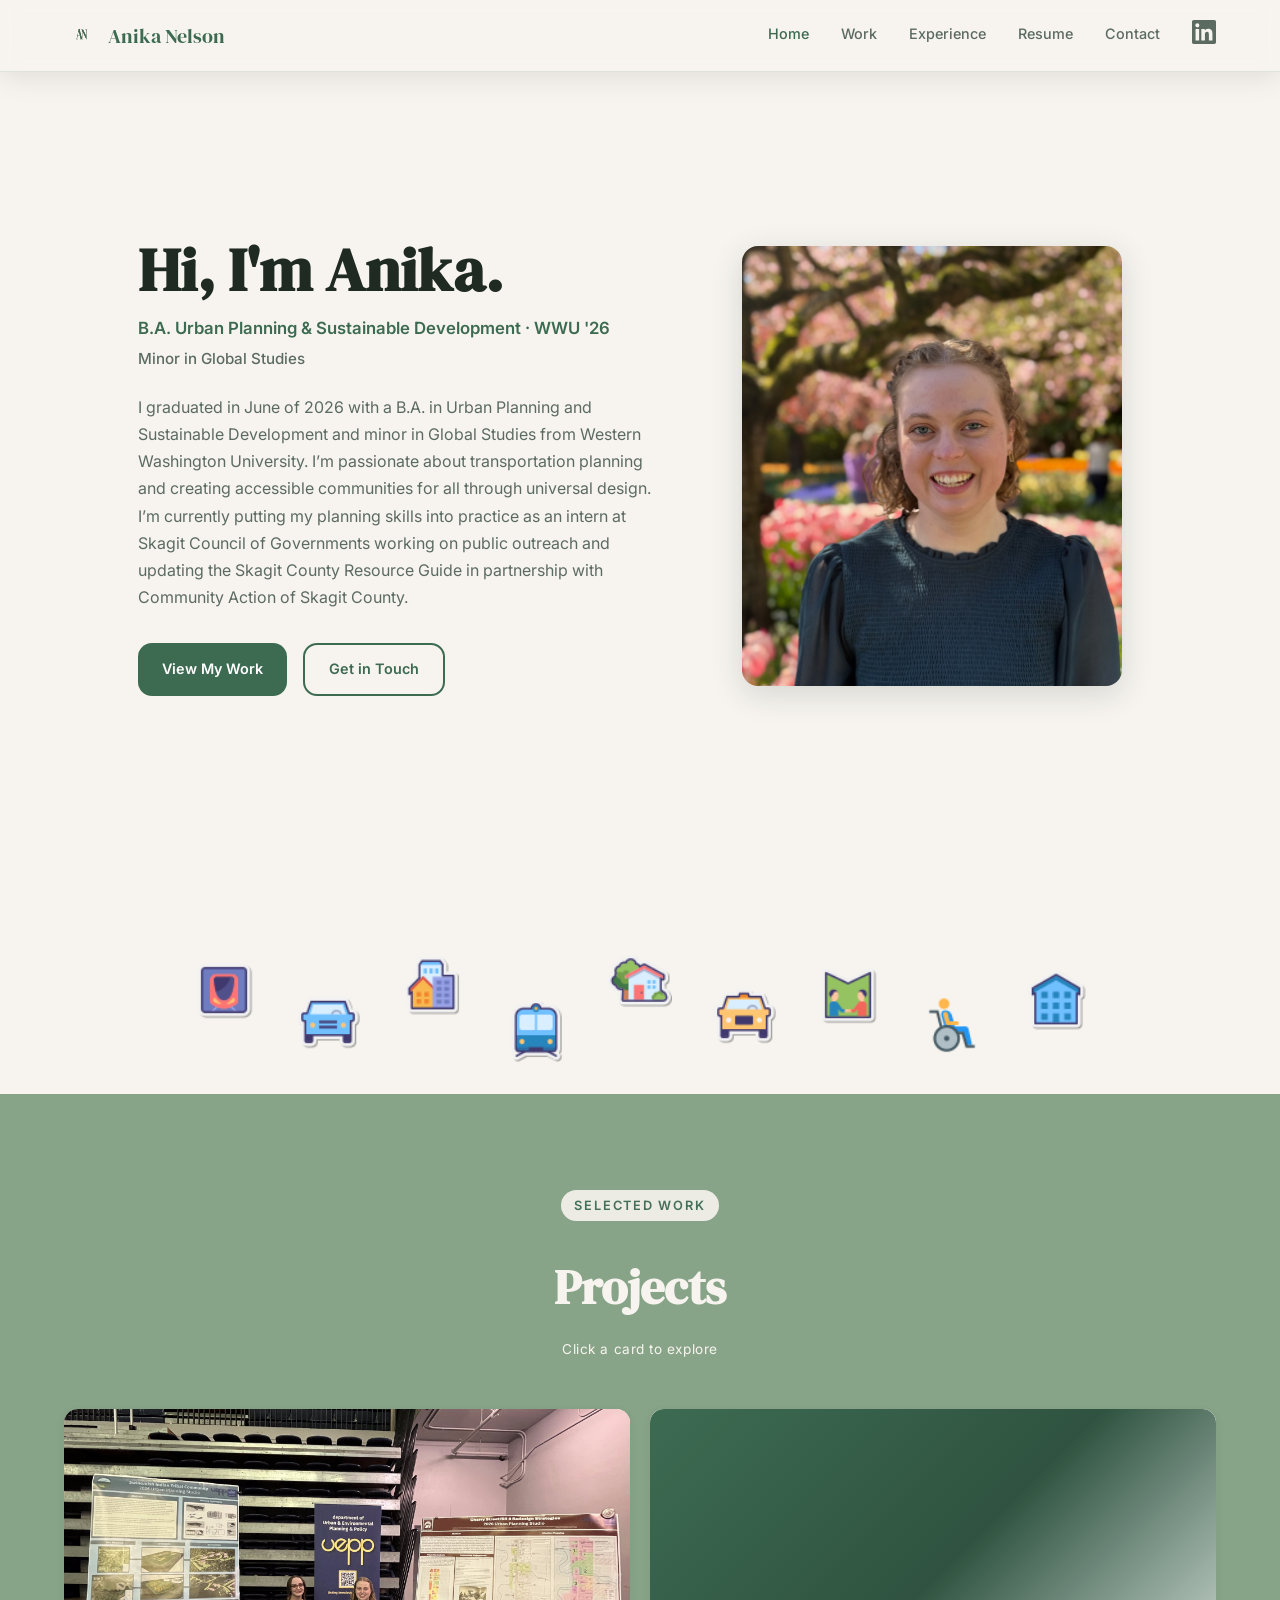
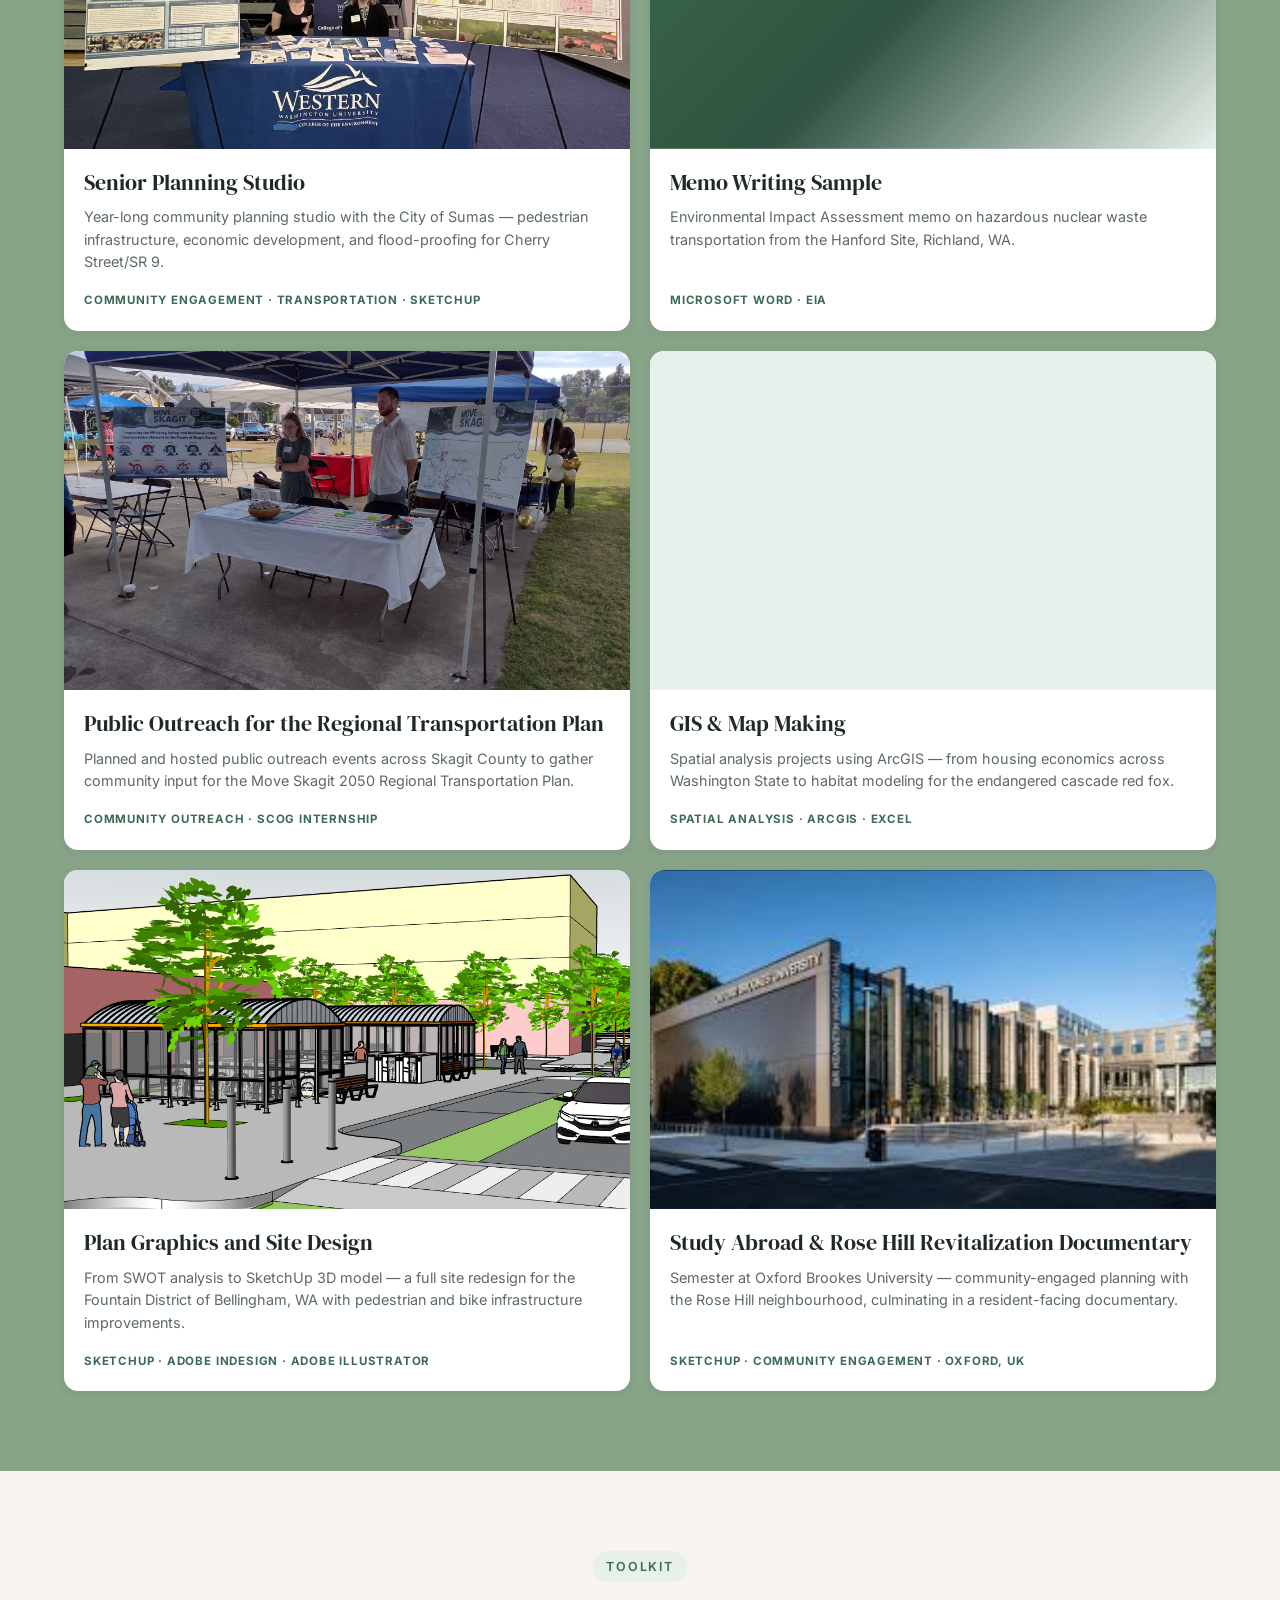
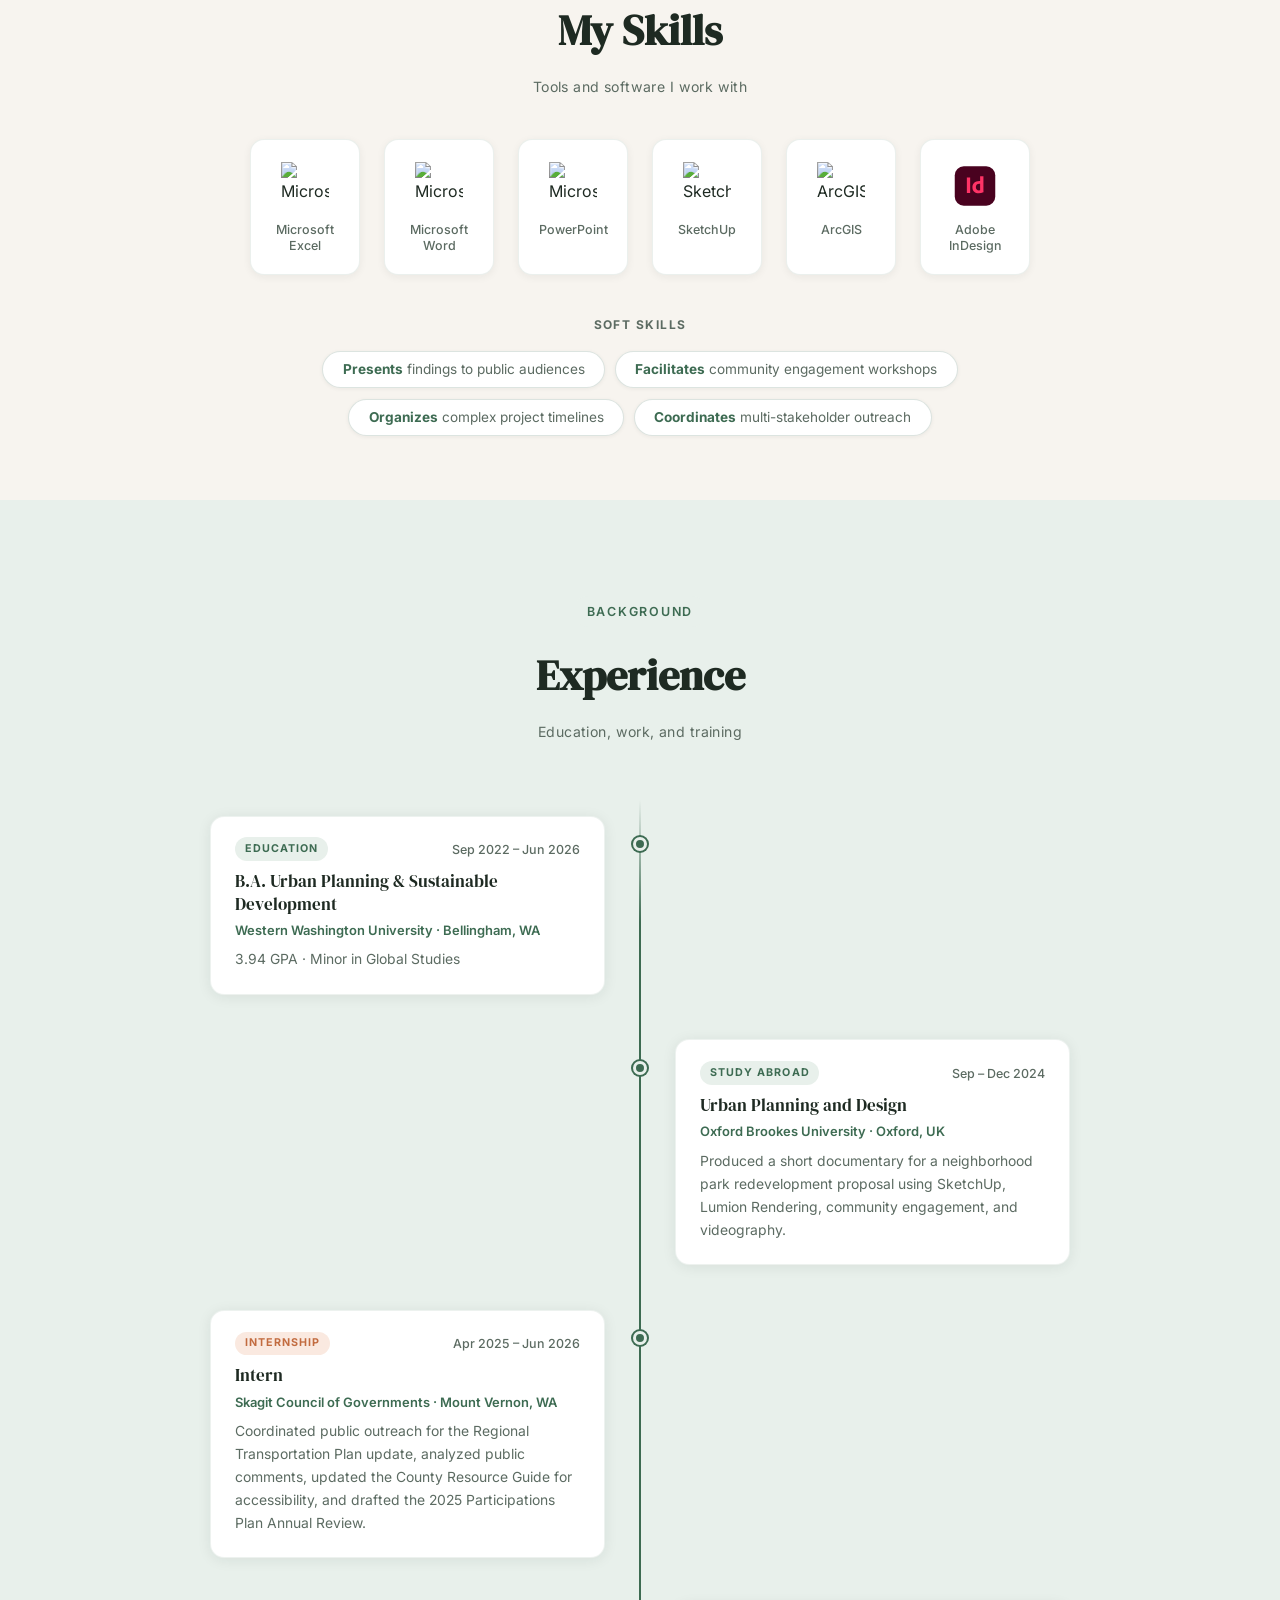
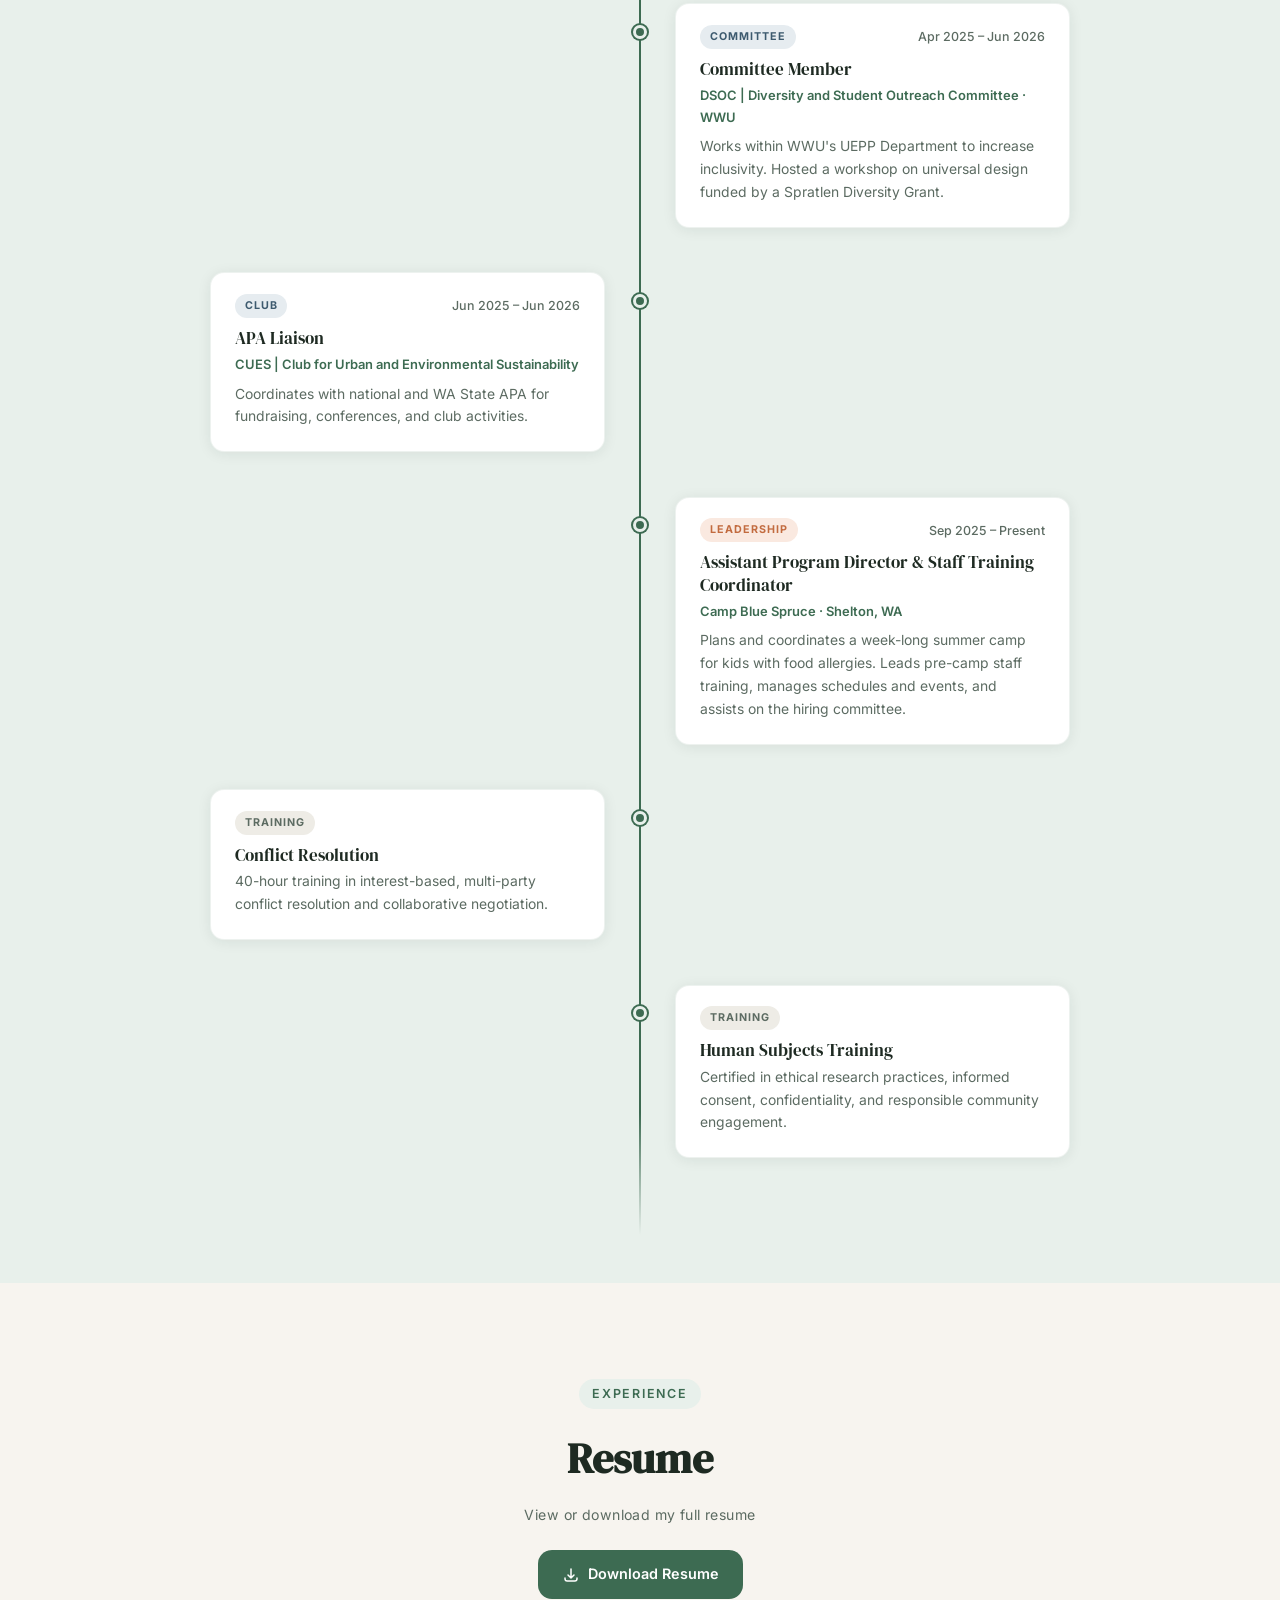
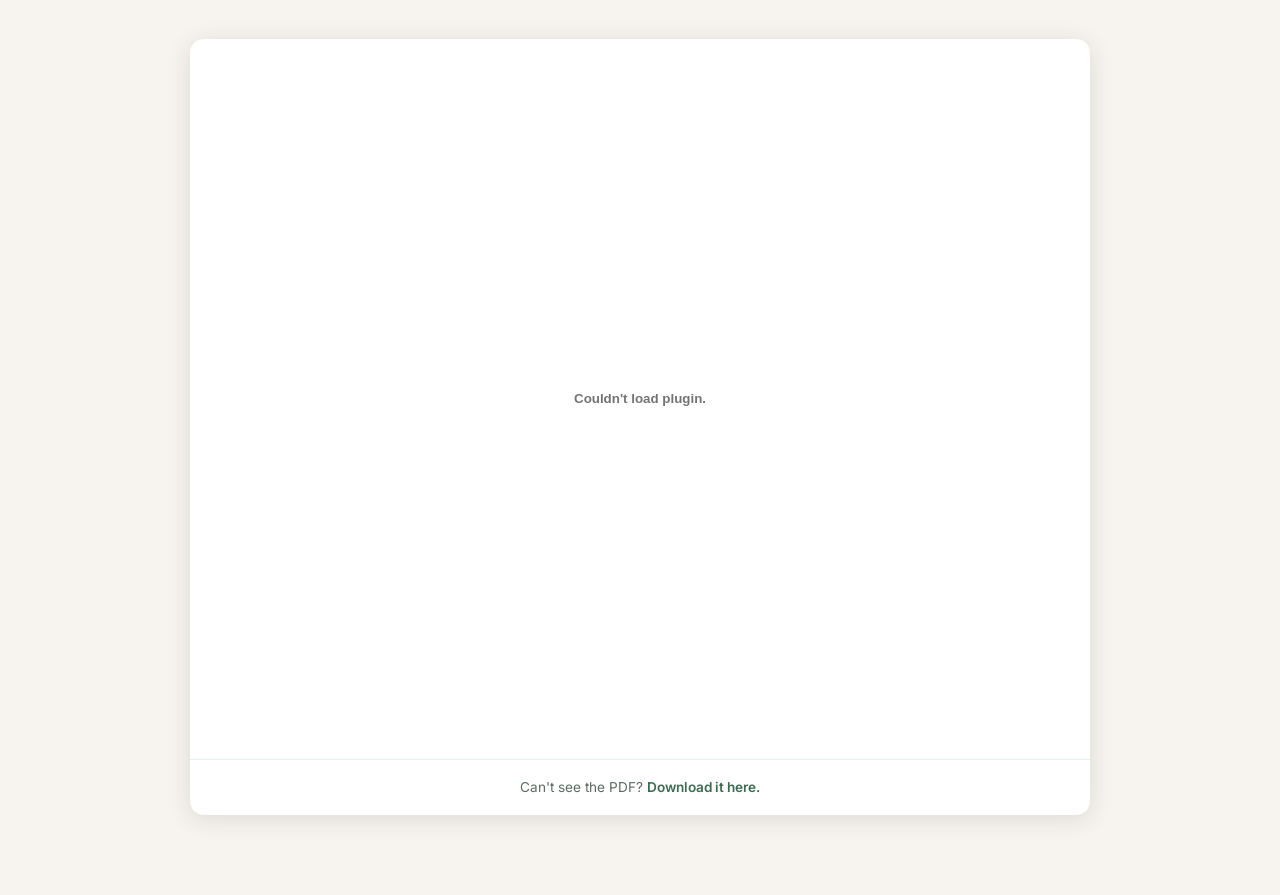
==== commit fb652524: "added icon and image" ====
--- a/index.html
+++ b/index.html
@@ -6,12 +6,15 @@
   <title>Anika Nelson | Portfolio</title>
 
   <!-- Favicon -->
-  <link rel="icon" type="image/svg+xml" href="favicon.svg" />
+  <link rel="icon" type="image/x-icon"  href="favicon.ico" />
+  <link rel="icon" type="image/png" sizes="32x32" href="favicon-32.png" />
+  <link rel="apple-touch-icon"          href="favicon.png" />
 
   <!-- Google Fonts: DM Serif Display (headings) + Inter (body) -->
   <link rel="preconnect" href="https://fonts.googleapis.com" />
   <link rel="preconnect" href="https://fonts.gstatic.com" crossorigin />
   <link rel="stylesheet" href="style.css" />
+  
   <link href="https://fonts.googleapis.com/css2?family=DM+Serif+Display&family=Inter:wght@400;500;600&display=swap" rel="stylesheet" />
 </head>
 
@@ -289,7 +292,7 @@
            data-tag="SketchUp &middot; Community Engagement"
            data-desc="&lt;p&gt;In Fall 2024 I studied abroad at Oxford Brookes University and took classes in their Urban Planning and Design major. In a studio class we worked with the Rose Hill neighbourhood of Oxford to develop potential revitalization projects, presented as a documentary through resident interviews and community feedback via Facebook.&lt;/p&gt;&lt;p&gt;We focused on the Rivermead Nature Park and recommended improving accessibility, adding a playground and bike trail, making river access safer, and adding a small gathering space. Our final documentary was filmed and edited by our team and received very positive feedback from residents.&lt;/p&gt;&lt;p&gt;Through this experience I gained technical skills in SketchUp and Lumion rendering, as well as invaluable lessons in community engagement and bottom-up planning.&lt;/p&gt;"
            aria-label="Open Study Abroad and Rose Hill Revitalization Documentary project">
-          <div class="proj-thumb proj-thumb--brand proj-thumb--oxford"></div>
+          <div class="proj-thumb proj-thumb--brand proj-thumb--oxford" style="background-image: url('images/oxford_brookes.jpeg');"></div>
           <article>
             <h3>Study Abroad &amp; Rose Hill Revitalization Documentary</h3>
             <p>Semester at Oxford Brookes University — community-engaged planning with the Rose Hill neighbourhood, culminating in a resident-facing documentary.</p>
--- a/style.css
+++ b/style.css
@@ -855,10 +855,7 @@
   margin-bottom: 0;
 }
 
-/* Oxford card — green gradient thumbnail */
-.proj-thumb--oxford {
-  background: linear-gradient(135deg, #3d5a80 0%, #3d6b52 100%);
-}
+
 
 /* =========================================================
    RESPONSIVE
@@ -1385,6 +1382,8 @@
   flex-direction: column;
   align-items: center;
   opacity: 0;
+  cursor: grab;
+  user-select: none;
   /* Default off-screen positions set by JS using data-side */
   transition: transform 0.65s cubic-bezier(0.22, 1, 0.36, 1),
               opacity   0.55s ease;
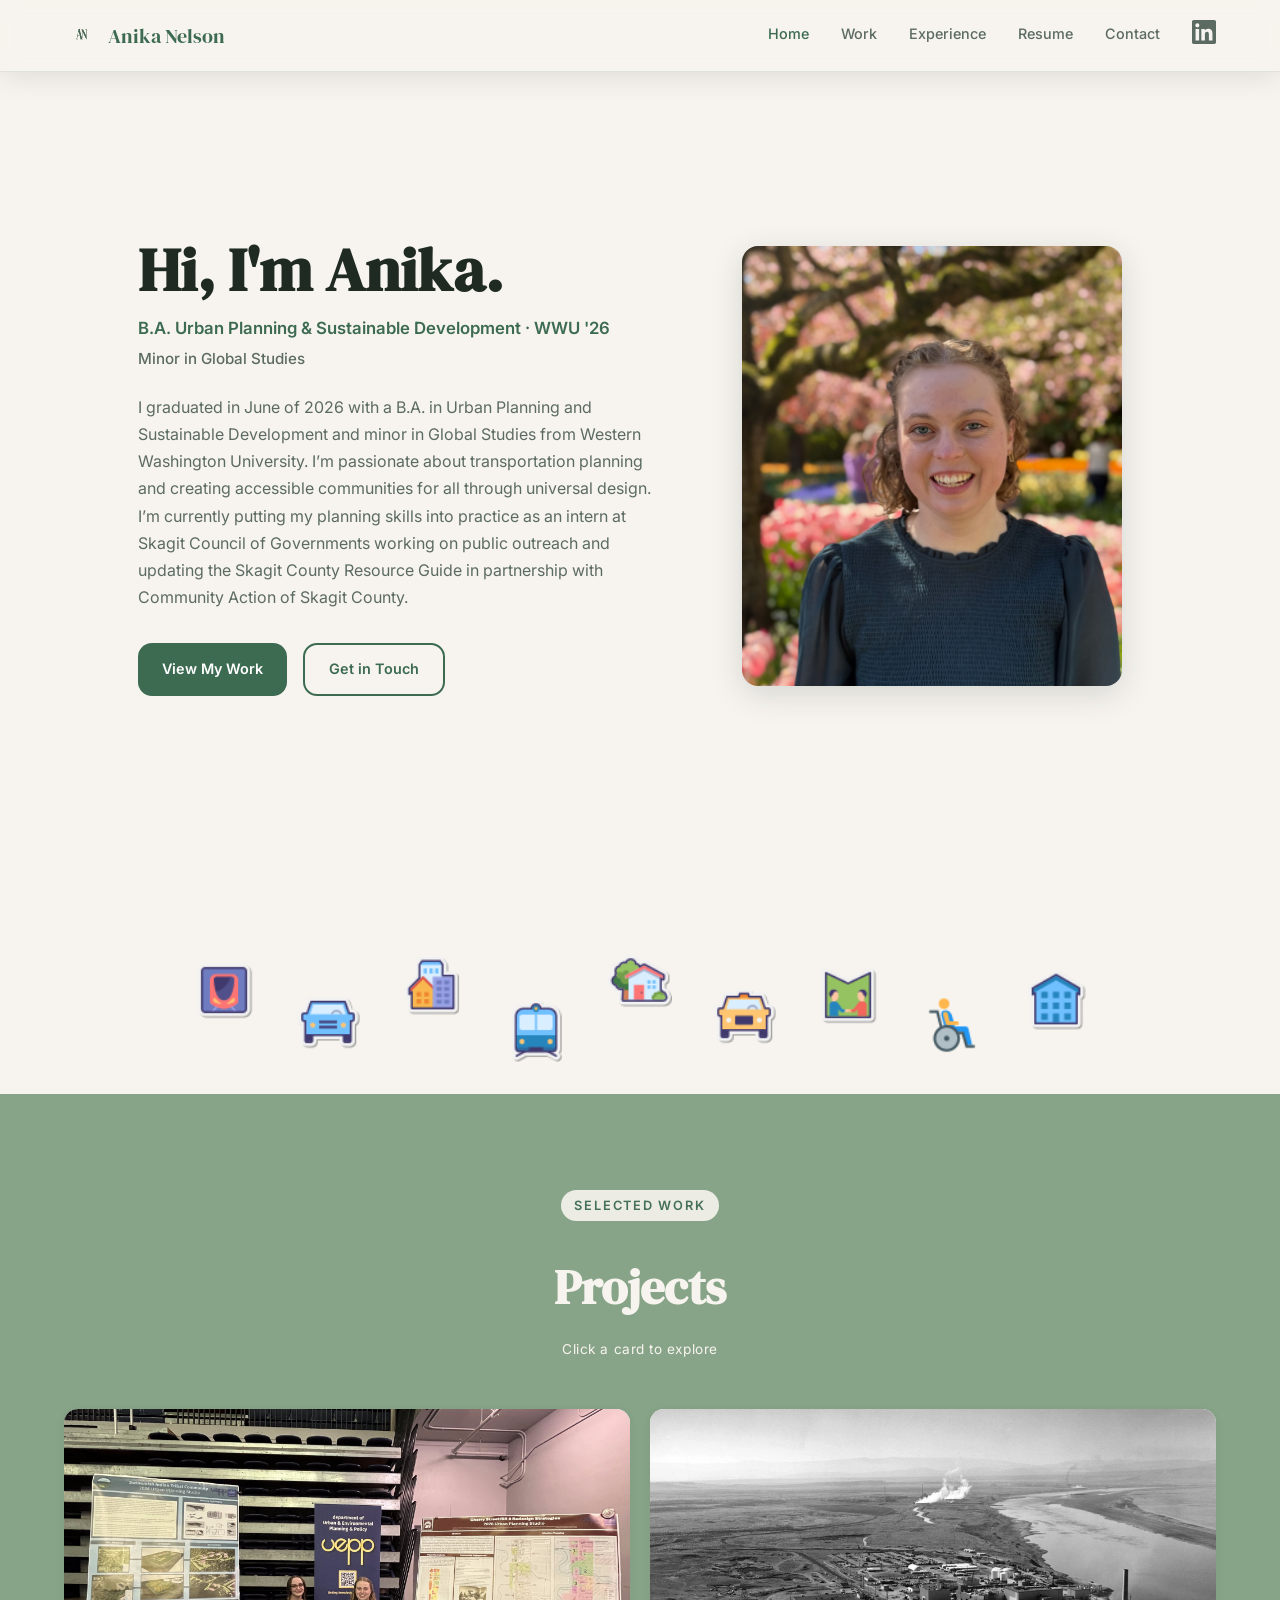
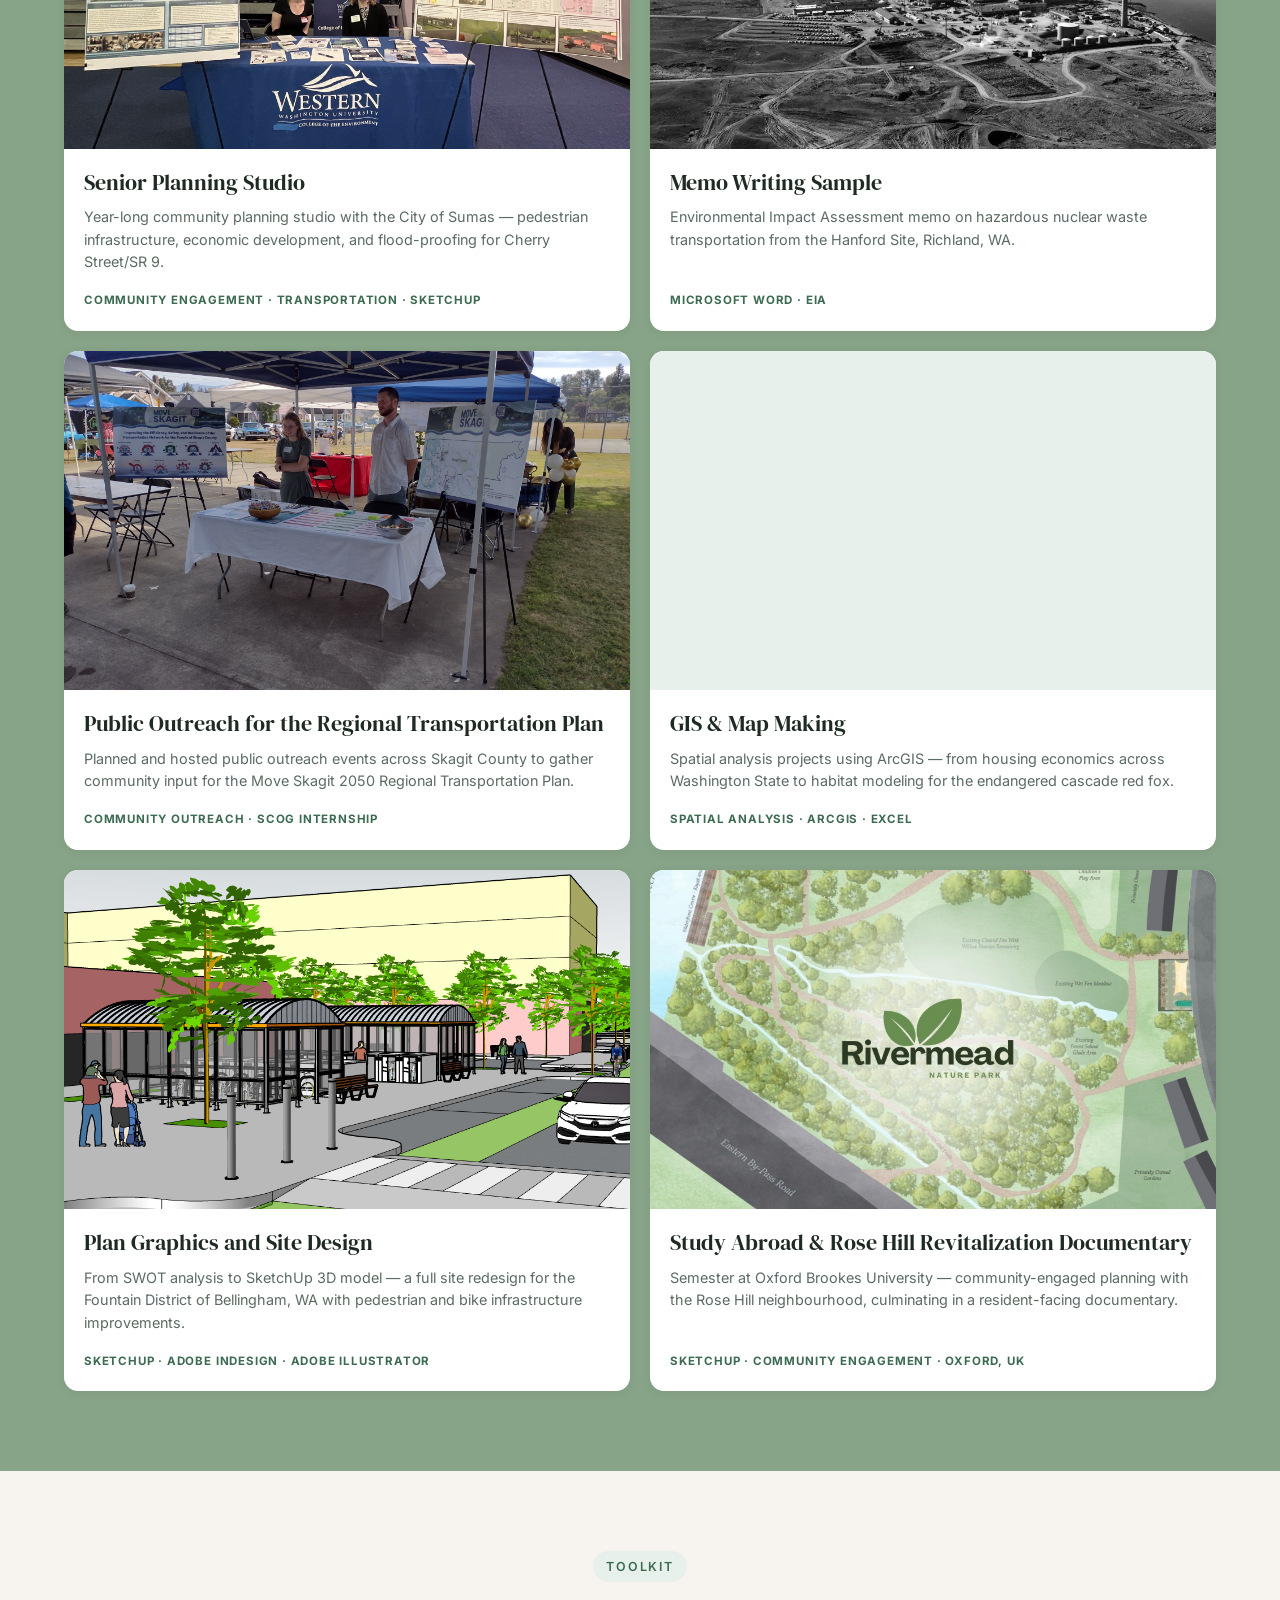
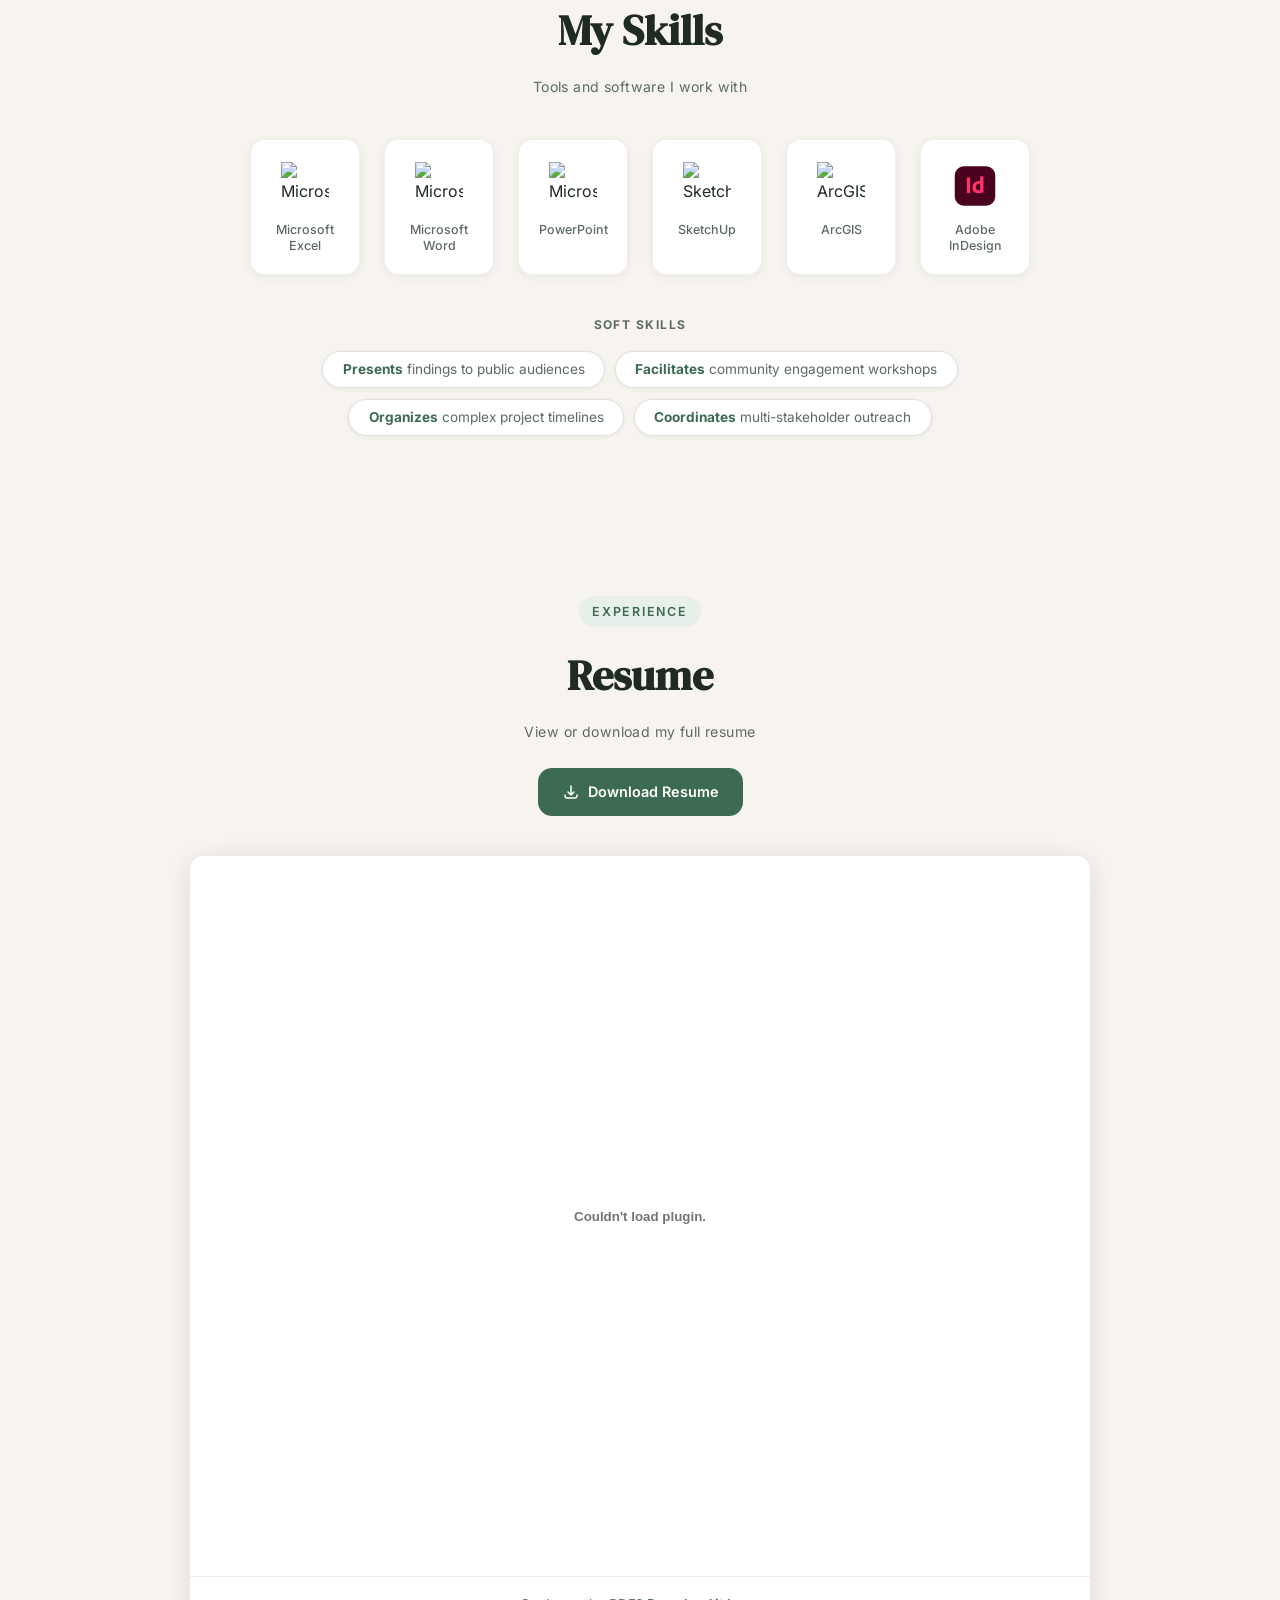
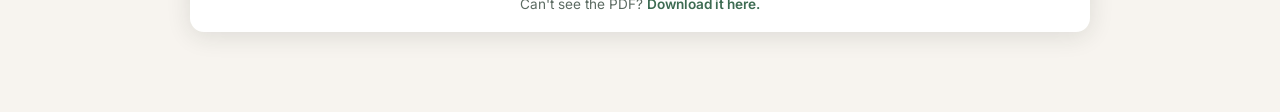
==== commit efd18345: "changed photo's" ====
--- a/index.html
+++ b/index.html
@@ -216,7 +216,7 @@
            data-tag="Microsoft Word"
            data-desc="&lt;p&gt;This memo was part of a project-based learning assignment in an Environmental Impact Assessment class, focused on the transportation of hazardous nuclear waste from the Hanford Site in Richland, WA.&lt;/p&gt;"
            aria-label="Open Memo Writing Sample project">
-          <div class="proj-thumb proj-thumb--brand"></div>
+          <div class="proj-thumb proj-thumb--brand" style="background-image: url('images/parorama.jpeg');"></div>
           <article>
             <h3>Memo Writing Sample</h3>
             <p>Environmental Impact Assessment memo on hazardous nuclear waste transportation from the Hanford Site, Richland, WA.</p>
@@ -292,7 +292,7 @@
            data-tag="SketchUp &middot; Community Engagement"
            data-desc="&lt;p&gt;In Fall 2024 I studied abroad at Oxford Brookes University and took classes in their Urban Planning and Design major. In a studio class we worked with the Rose Hill neighbourhood of Oxford to develop potential revitalization projects, presented as a documentary through resident interviews and community feedback via Facebook.&lt;/p&gt;&lt;p&gt;We focused on the Rivermead Nature Park and recommended improving accessibility, adding a playground and bike trail, making river access safer, and adding a small gathering space. Our final documentary was filmed and edited by our team and received very positive feedback from residents.&lt;/p&gt;&lt;p&gt;Through this experience I gained technical skills in SketchUp and Lumion rendering, as well as invaluable lessons in community engagement and bottom-up planning.&lt;/p&gt;"
            aria-label="Open Study Abroad and Rose Hill Revitalization Documentary project">
-          <div class="proj-thumb proj-thumb--brand proj-thumb--oxford" style="background-image: url('images/oxford_brookes.jpeg');"></div>
+          <div class="proj-thumb proj-thumb--brand proj-thumb--oxford" style="background-image: url('images/river.jpeg');"></div>
           <article>
             <h3>Study Abroad &amp; Rose Hill Revitalization Documentary</h3>
             <p>Semester at Oxford Brookes University — community-engaged planning with the Rose Hill neighbourhood, culminating in a resident-facing documentary.</p>
@@ -388,133 +388,7 @@
 
   </section><!-- /#skills -->
 
-  <!-- ===================================================================
-       EXPERIENCE TIMELINE
-       Order follows the resume: Education → Experience → Training
-       Items alternate left/right; JS animates them in/out on scroll.
-       =================================================================== -->
-  <section id="experience" aria-label="Experience, education, and training">
-
-    <div class="tl-header fade-in">
-      <span class="skills-eyebrow">Background</span>
-      <h2 class="skills-title">Experience</h2>
-      <p class="skills-sub">Education, work, and training</p>
-    </div>
-
-    <div class="timeline-wrap">
-      <div class="timeline-spine" aria-hidden="true"></div>
-
-      <!-- ── 1 · WWU (left) — started Sep 2022 ── -->
-      <div class="tl-item tl-left">
-        <div class="tl-node" aria-hidden="true"></div>
-        <div class="tl-card">
-          <div class="tl-card-top">
-            <span class="tl-badge tl-badge--edu">Education</span>
-            <span class="tl-date">Sep 2022 – Jun 2026</span>
-          </div>
-          <h3 class="tl-role">B.A. Urban Planning &amp; Sustainable Development</h3>
-          <p class="tl-org">Western Washington University · Bellingham, WA</p>
-          <p class="tl-desc">3.94 GPA · Minor in Global Studies</p>
-        </div>
-      </div>
-
-      <!-- ── 2 · Oxford Study Abroad (right) — Fall 2024 ── -->
-      <div class="tl-item tl-right">
-        <div class="tl-node" aria-hidden="true"></div>
-        <div class="tl-card">
-          <div class="tl-card-top">
-            <span class="tl-badge tl-badge--edu">Study Abroad</span>
-            <span class="tl-date">Sep – Dec 2024</span>
-          </div>
-          <h3 class="tl-role">Urban Planning and Design</h3>
-          <p class="tl-org">Oxford Brookes University · Oxford, UK</p>
-          <p class="tl-desc">Produced a short documentary for a neighborhood park redevelopment proposal using SketchUp, Lumion Rendering, community engagement, and videography.</p>
-        </div>
-      </div>
-
-      <!-- ── 3 · SCOG Intern (left) — Apr 2025 ── -->
-      <div class="tl-item tl-left">
-        <div class="tl-node" aria-hidden="true"></div>
-        <div class="tl-card">
-          <div class="tl-card-top">
-            <span class="tl-badge tl-badge--work">Internship</span>
-            <span class="tl-date">Apr 2025 – Jun 2026</span>
-          </div>
-          <h3 class="tl-role">Intern</h3>
-          <p class="tl-org">Skagit Council of Governments · Mount Vernon, WA</p>
-          <p class="tl-desc">Coordinated public outreach for the Regional Transportation Plan update, analyzed public comments, updated the County Resource Guide for accessibility, and drafted the 2025 Participations Plan Annual Review.</p>
-        </div>
-      </div>
-
-      <!-- ── 4 · DSOC Committee (right) — Apr 2025 ── -->
-      <div class="tl-item tl-right">
-        <div class="tl-node" aria-hidden="true"></div>
-        <div class="tl-card">
-          <div class="tl-card-top">
-            <span class="tl-badge tl-badge--vol">Committee</span>
-            <span class="tl-date">Apr 2025 – Jun 2026</span>
-          </div>
-          <h3 class="tl-role">Committee Member</h3>
-          <p class="tl-org">DSOC | Diversity and Student Outreach Committee · WWU</p>
-          <p class="tl-desc">Works within WWU's UEPP Department to increase inclusivity. Hosted a workshop on universal design funded by a Spratlen Diversity Grant.</p>
-        </div>
-      </div>
-
-      <!-- ── 5 · APA Liaison (left) — Jun 2025 ── -->
-      <div class="tl-item tl-left">
-        <div class="tl-node" aria-hidden="true"></div>
-        <div class="tl-card">
-          <div class="tl-card-top">
-            <span class="tl-badge tl-badge--vol">Club</span>
-            <span class="tl-date">Jun 2025 – Jun 2026</span>
-          </div>
-          <h3 class="tl-role">APA Liaison</h3>
-          <p class="tl-org">CUES | Club for Urban and Environmental Sustainability</p>
-          <p class="tl-desc">Coordinates with national and WA State APA for fundraising, conferences, and club activities.</p>
-        </div>
-      </div>
-
-      <!-- ── 6 · Camp Blue Spruce (right) — Sep 2025 ── -->
-      <div class="tl-item tl-right">
-        <div class="tl-node" aria-hidden="true"></div>
-        <div class="tl-card">
-          <div class="tl-card-top">
-            <span class="tl-badge tl-badge--work">Leadership</span>
-            <span class="tl-date">Sep 2025 – Present</span>
-          </div>
-          <h3 class="tl-role">Assistant Program Director &amp; Staff Training Coordinator</h3>
-          <p class="tl-org">Camp Blue Spruce · Shelton, WA</p>
-          <p class="tl-desc">Plans and coordinates a week-long summer camp for kids with food allergies. Leads pre-camp staff training, manages schedules and events, and assists on the hiring committee.</p>
-        </div>
-      </div>
-
-      <!-- ── 7 · Conflict Resolution (left) — training ── -->
-      <div class="tl-item tl-left">
-        <div class="tl-node" aria-hidden="true"></div>
-        <div class="tl-card">
-          <div class="tl-card-top">
-            <span class="tl-badge tl-badge--train">Training</span>
-          </div>
-          <h3 class="tl-role">Conflict Resolution</h3>
-          <p class="tl-desc">40-hour training in interest-based, multi-party conflict resolution and collaborative negotiation.</p>
-        </div>
-      </div>
-
-      <!-- ── 8 · Human Subjects (right) — training ── -->
-      <div class="tl-item tl-right">
-        <div class="tl-node" aria-hidden="true"></div>
-        <div class="tl-card">
-          <div class="tl-card-top">
-            <span class="tl-badge tl-badge--train">Training</span>
-          </div>
-          <h3 class="tl-role">Human Subjects Training</h3>
-          <p class="tl-desc">Certified in ethical research practices, informed consent, confidentiality, and responsible community engagement.</p>
-        </div>
-      </div>
-
-    </div><!-- /.timeline-wrap -->
-
-  </section><!-- /#experience -->
+   
 
   <!-- ===== RESUME =====
        PDF path is set to "resume.pdf" — place your resume file in the
--- a/style.css
+++ b/style.css
@@ -638,6 +638,12 @@
   min-height: 220px;
 }
 
+.proj-thumb--oxford {
+  background-image: url('images/oxford_brookes.jpeg');
+  background-size: cover;
+  background-position: center center;
+  background-repeat: no-repeat;
+}
 /* ================================================================
    THUMBNAIL
    Uses padding-bottom to maintain a 16:10 aspect ratio without
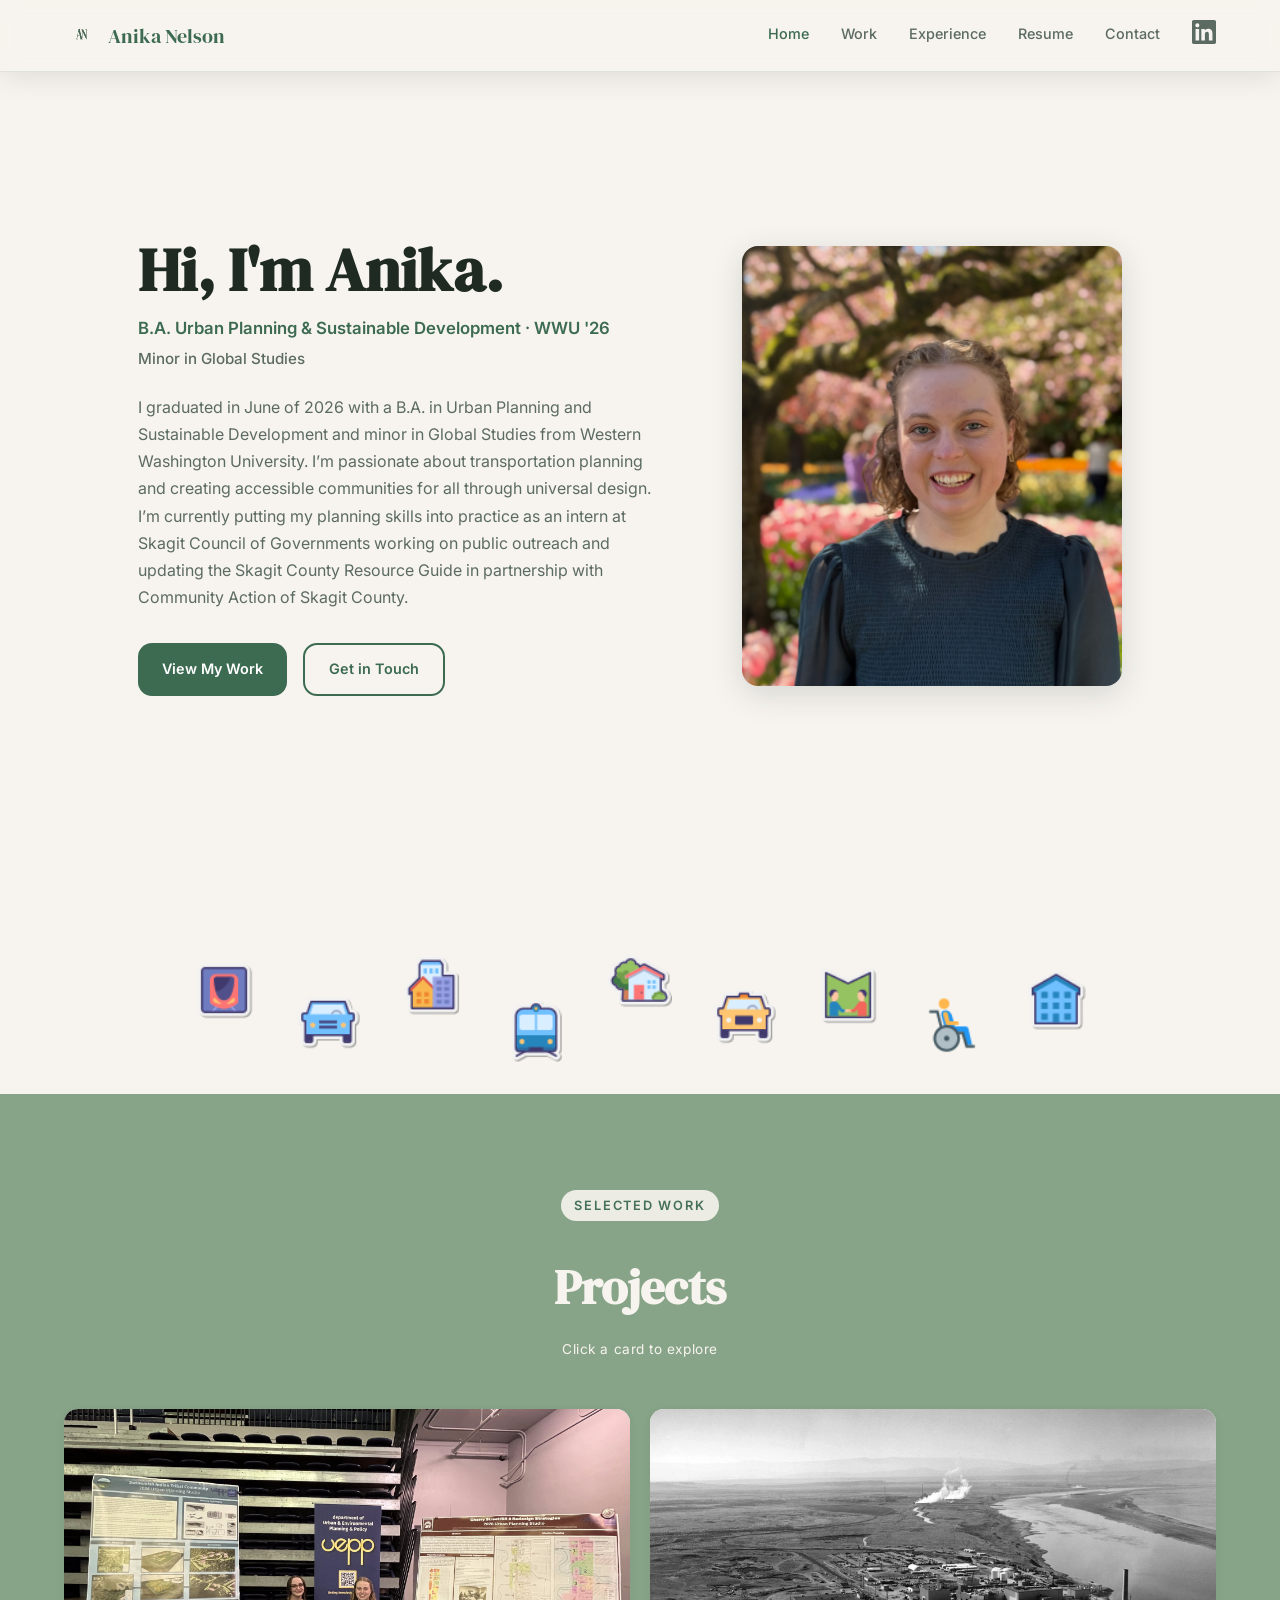
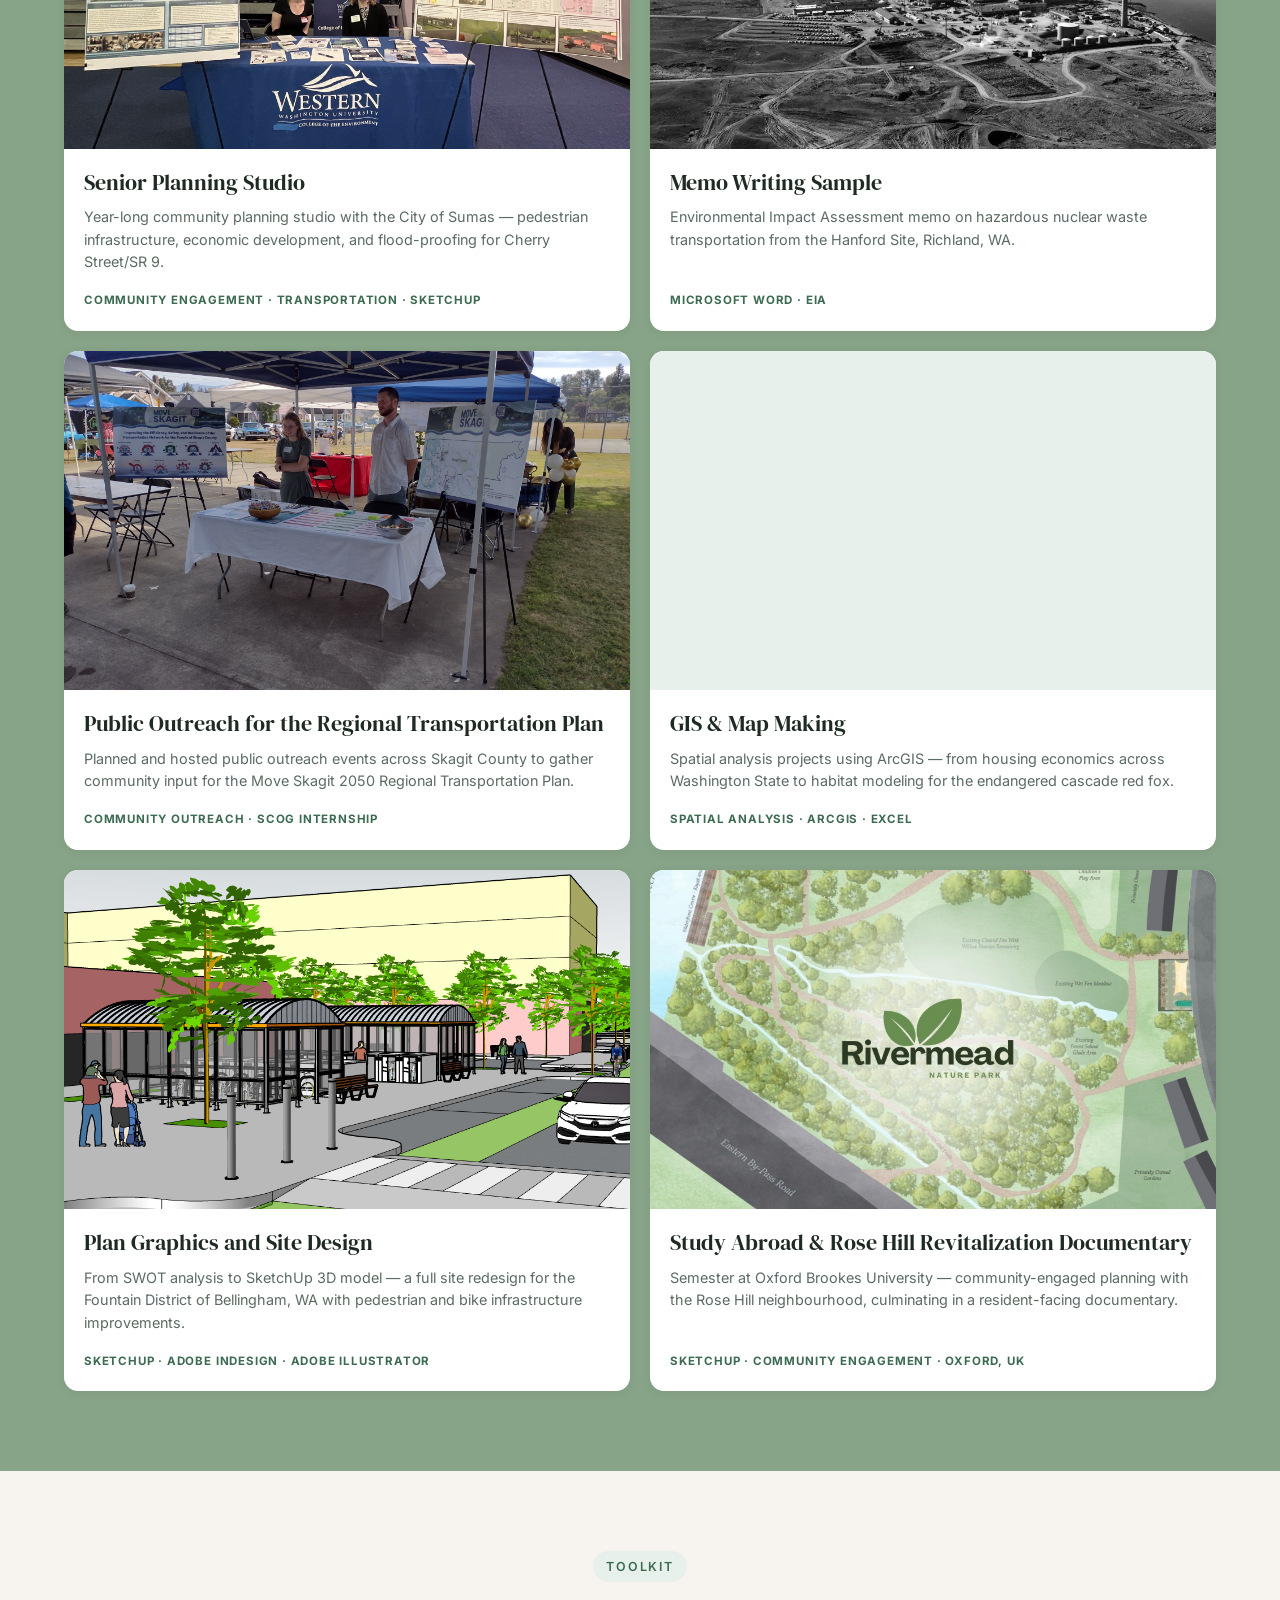
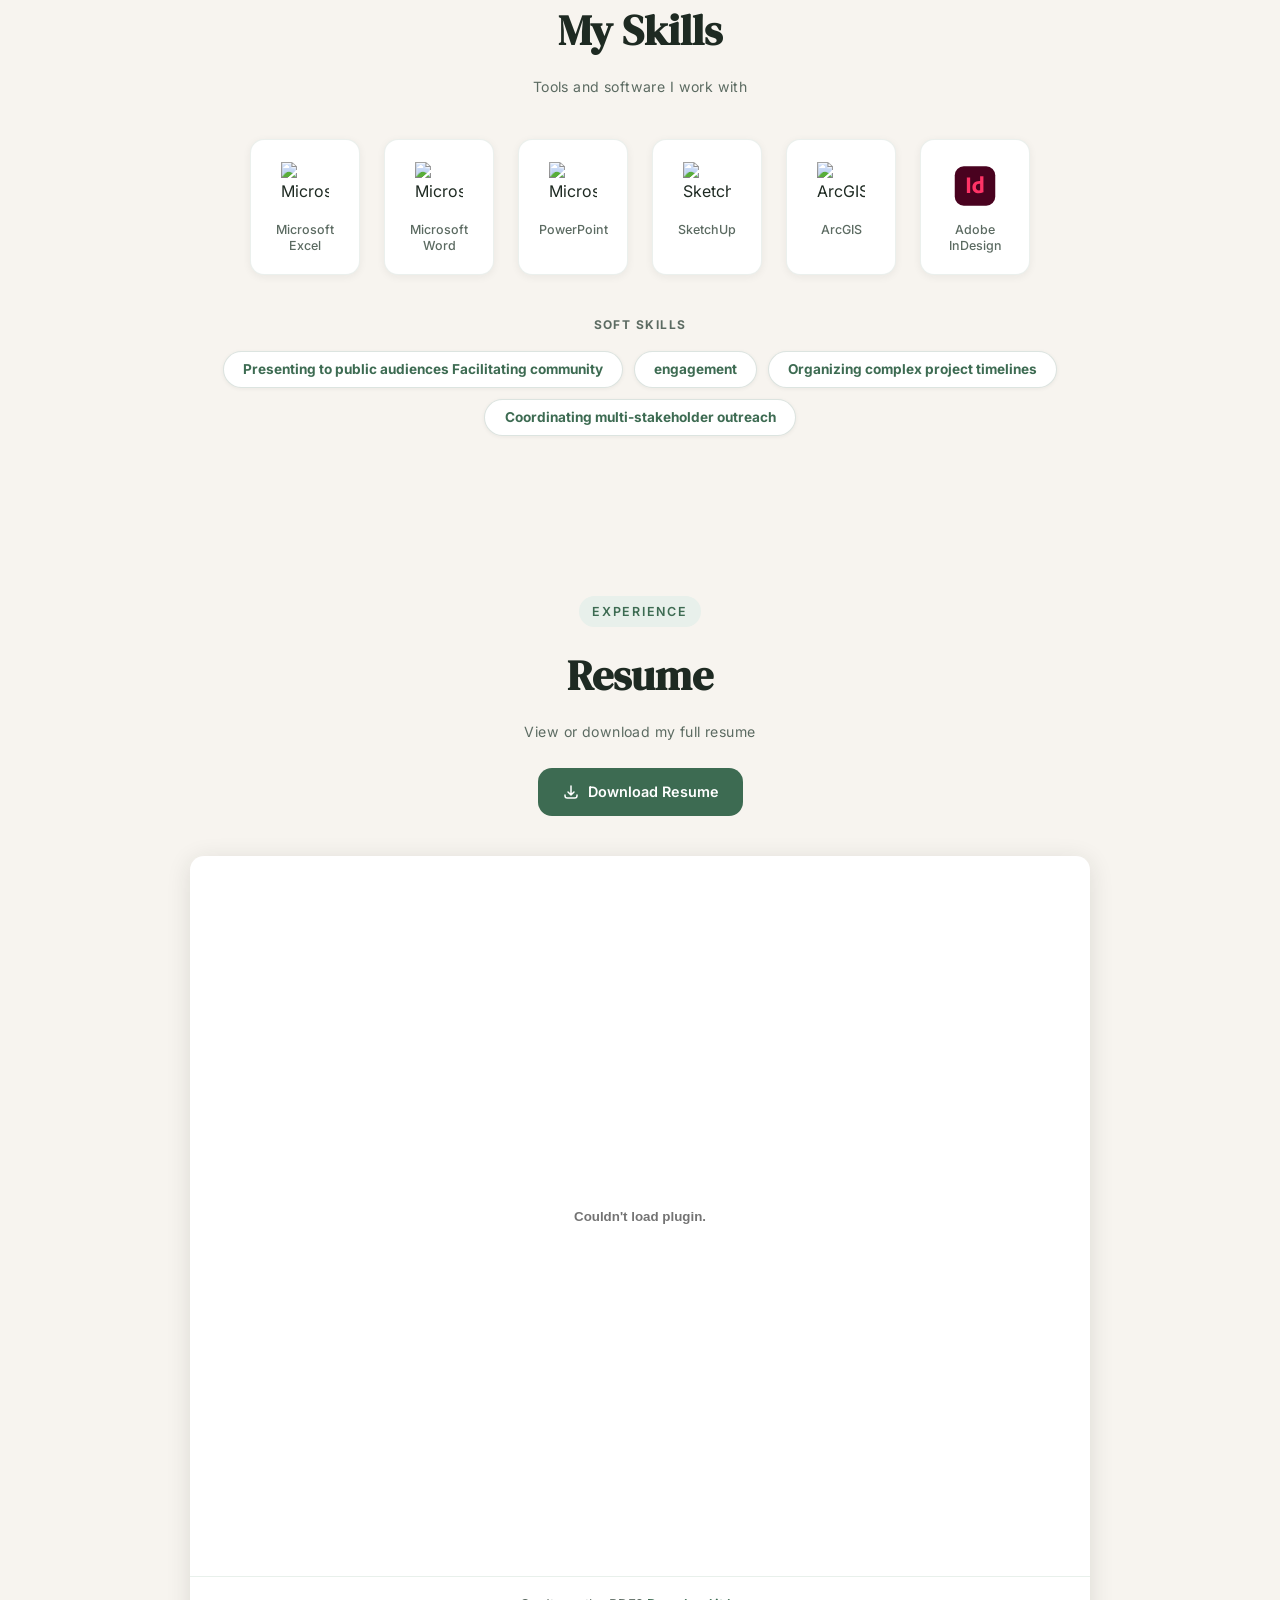
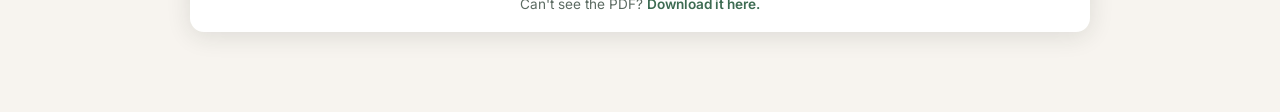
==== commit ab010309: "a few changes" ====
--- a/index.html
+++ b/index.html
@@ -372,16 +372,17 @@
       <h3 class="soft-skills-label">Soft Skills</h3>
       <div class="soft-skills-grid" role="list" aria-label="Soft skills">
         <div class="soft-skill-chip" role="listitem">
-          <span class="soft-skill-verb">Presents</span> findings to public audiences
+          <span class="soft-skill-verb">Presenting to public audiences 
+            Facilitating community </span>
         </div>
         <div class="soft-skill-chip" role="listitem">
-          <span class="soft-skill-verb">Facilitates</span> community engagement workshops
+          <span class="soft-skill-verb">engagement</span>
         </div>
         <div class="soft-skill-chip" role="listitem">
-          <span class="soft-skill-verb">Organizes</span> complex project timelines
+          <span class="soft-skill-verb">Organizing complex project timelines</span>
         </div>
         <div class="soft-skill-chip" role="listitem">
-          <span class="soft-skill-verb">Coordinates</span> multi-stakeholder outreach
+          <span class="soft-skill-verb">Coordinating multi-stakeholder outreach</span> 
         </div>
       </div>
     </div>
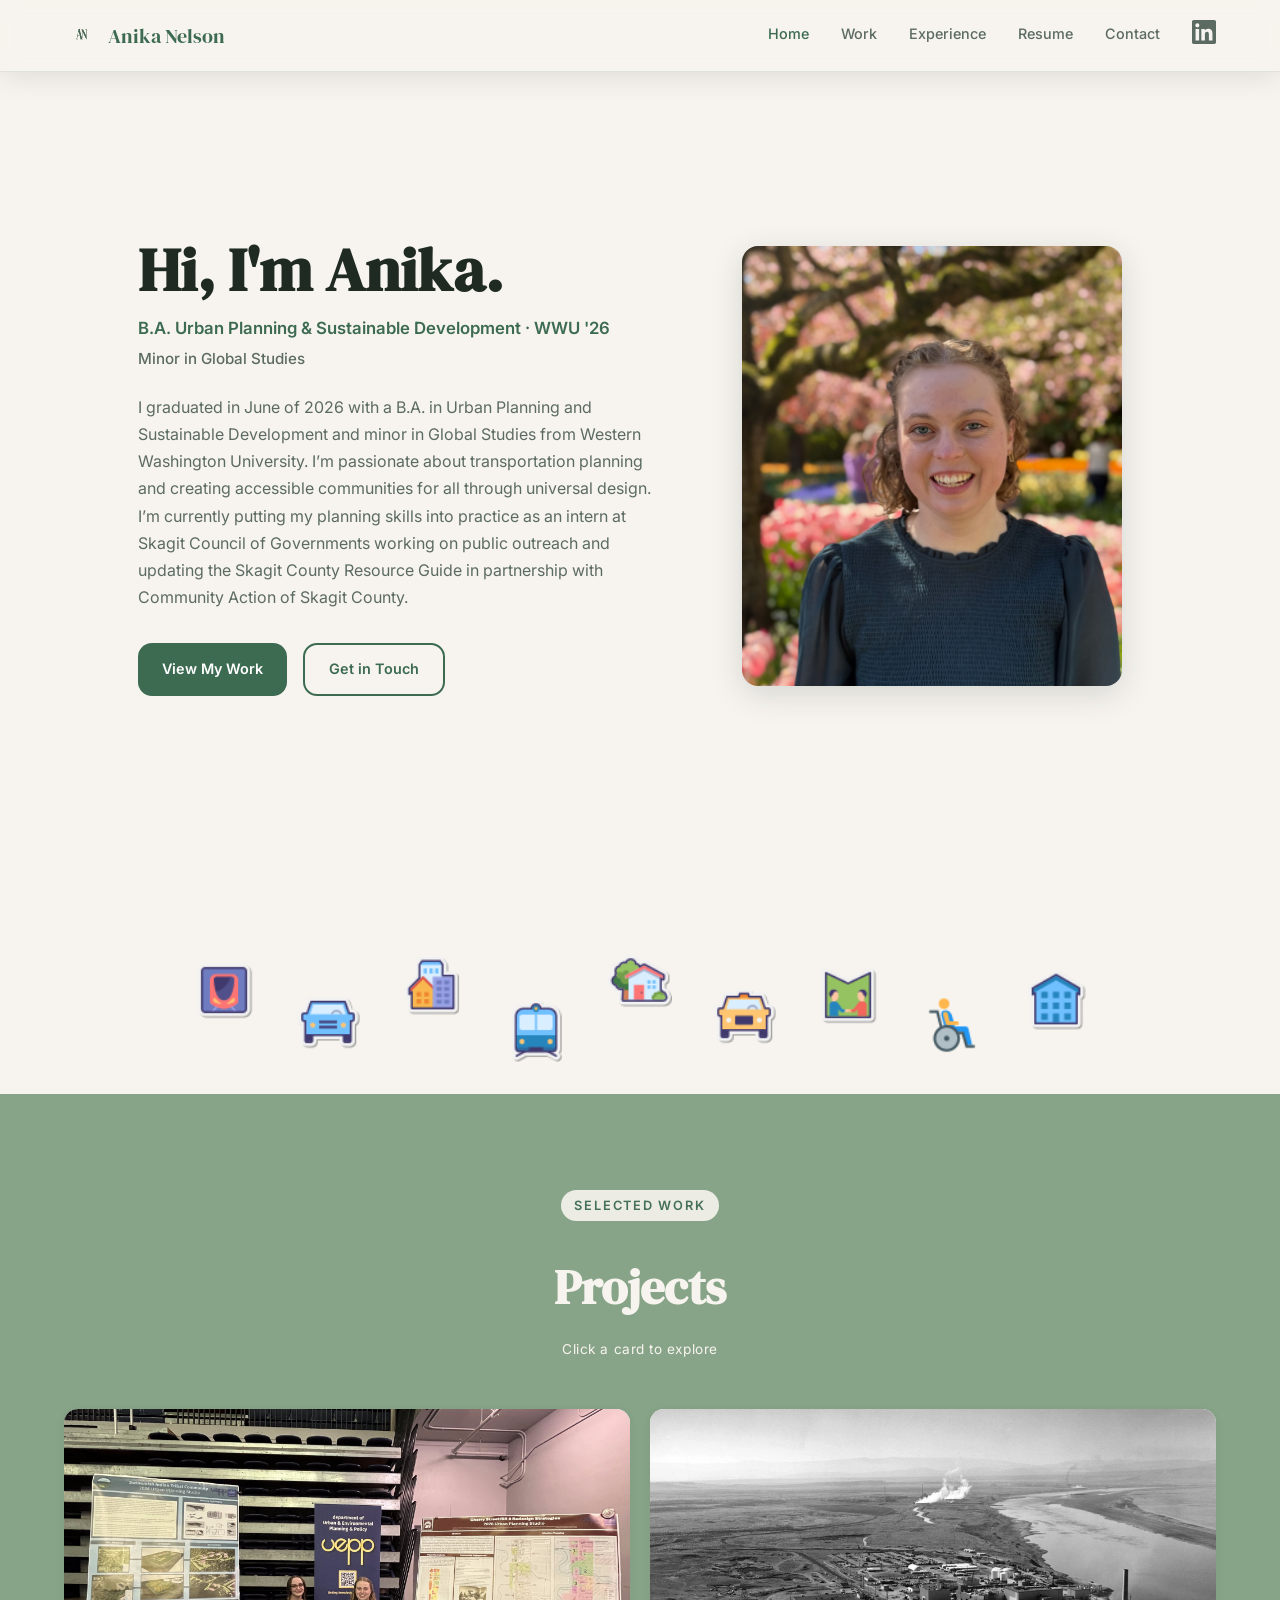
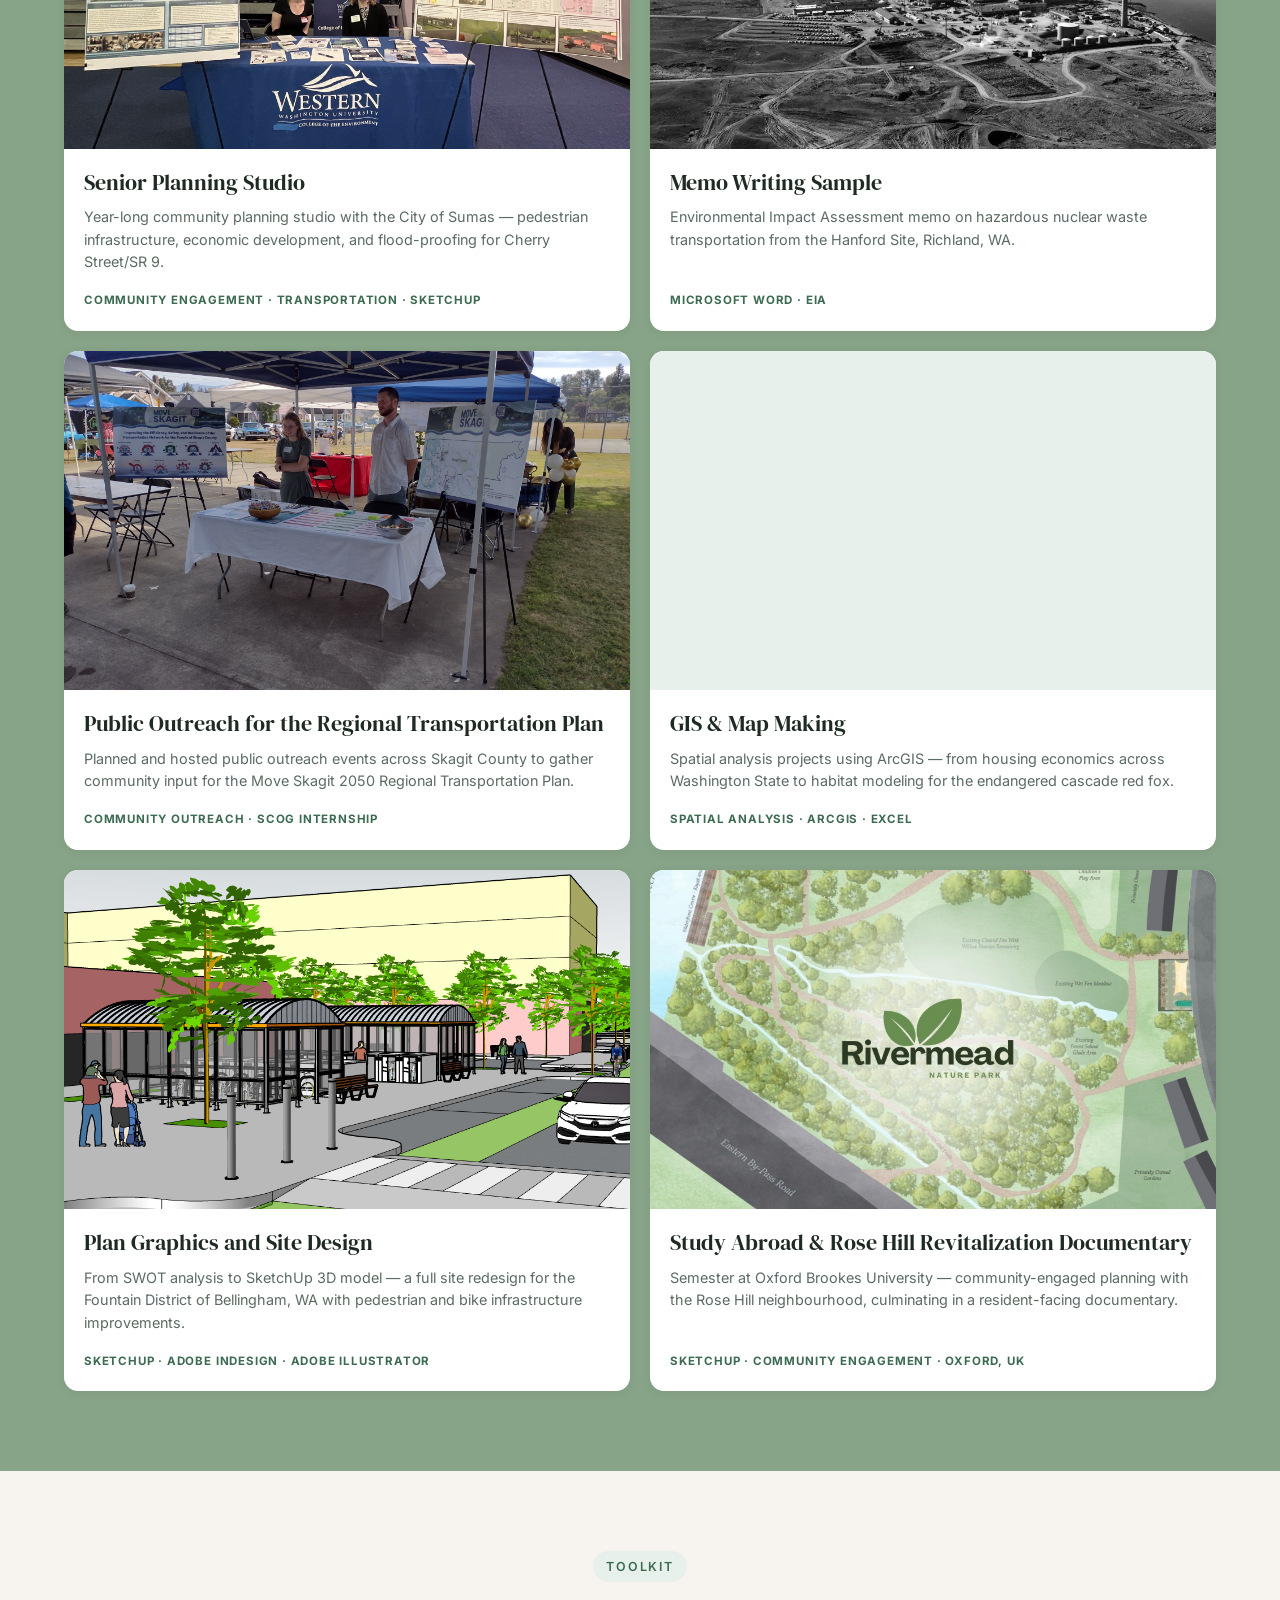
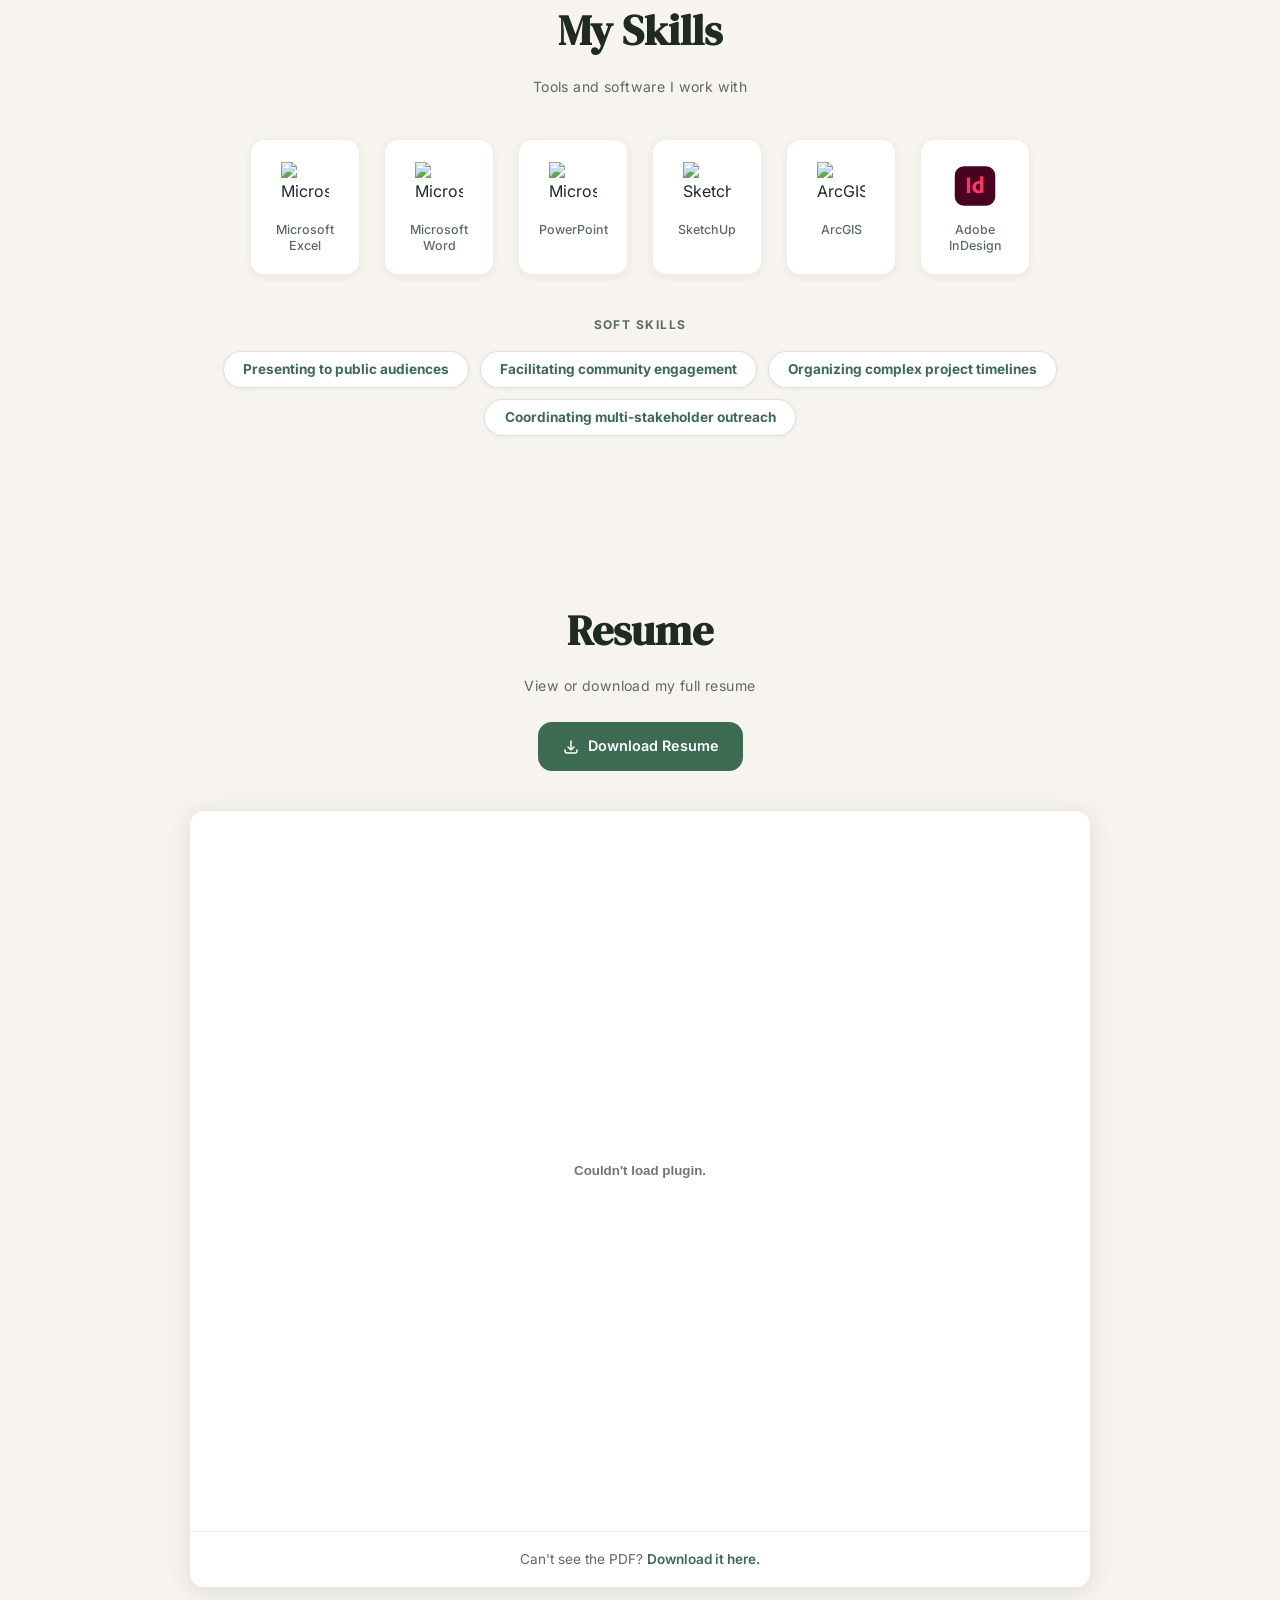
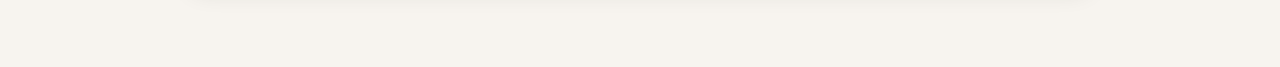
==== commit a2572248: "new" ====
--- a/index.html
+++ b/index.html
@@ -373,10 +373,10 @@
       <div class="soft-skills-grid" role="list" aria-label="Soft skills">
         <div class="soft-skill-chip" role="listitem">
           <span class="soft-skill-verb">Presenting to public audiences 
-            Facilitating community </span>
+             </span>
         </div>
         <div class="soft-skill-chip" role="listitem">
-          <span class="soft-skill-verb">engagement</span>
+          <span class="soft-skill-verb">Facilitating community engagement</span>
         </div>
         <div class="soft-skill-chip" role="listitem">
           <span class="soft-skill-verb">Organizing complex project timelines</span>
@@ -398,7 +398,6 @@
     <div class="resume-inner">
 
       <div class="resume-header fade-in">
-        <span class="skills-eyebrow">Experience</span>
         <h2 class="skills-title">Resume</h2>
         <p class="skills-sub">View or download my full resume</p>
       </div>
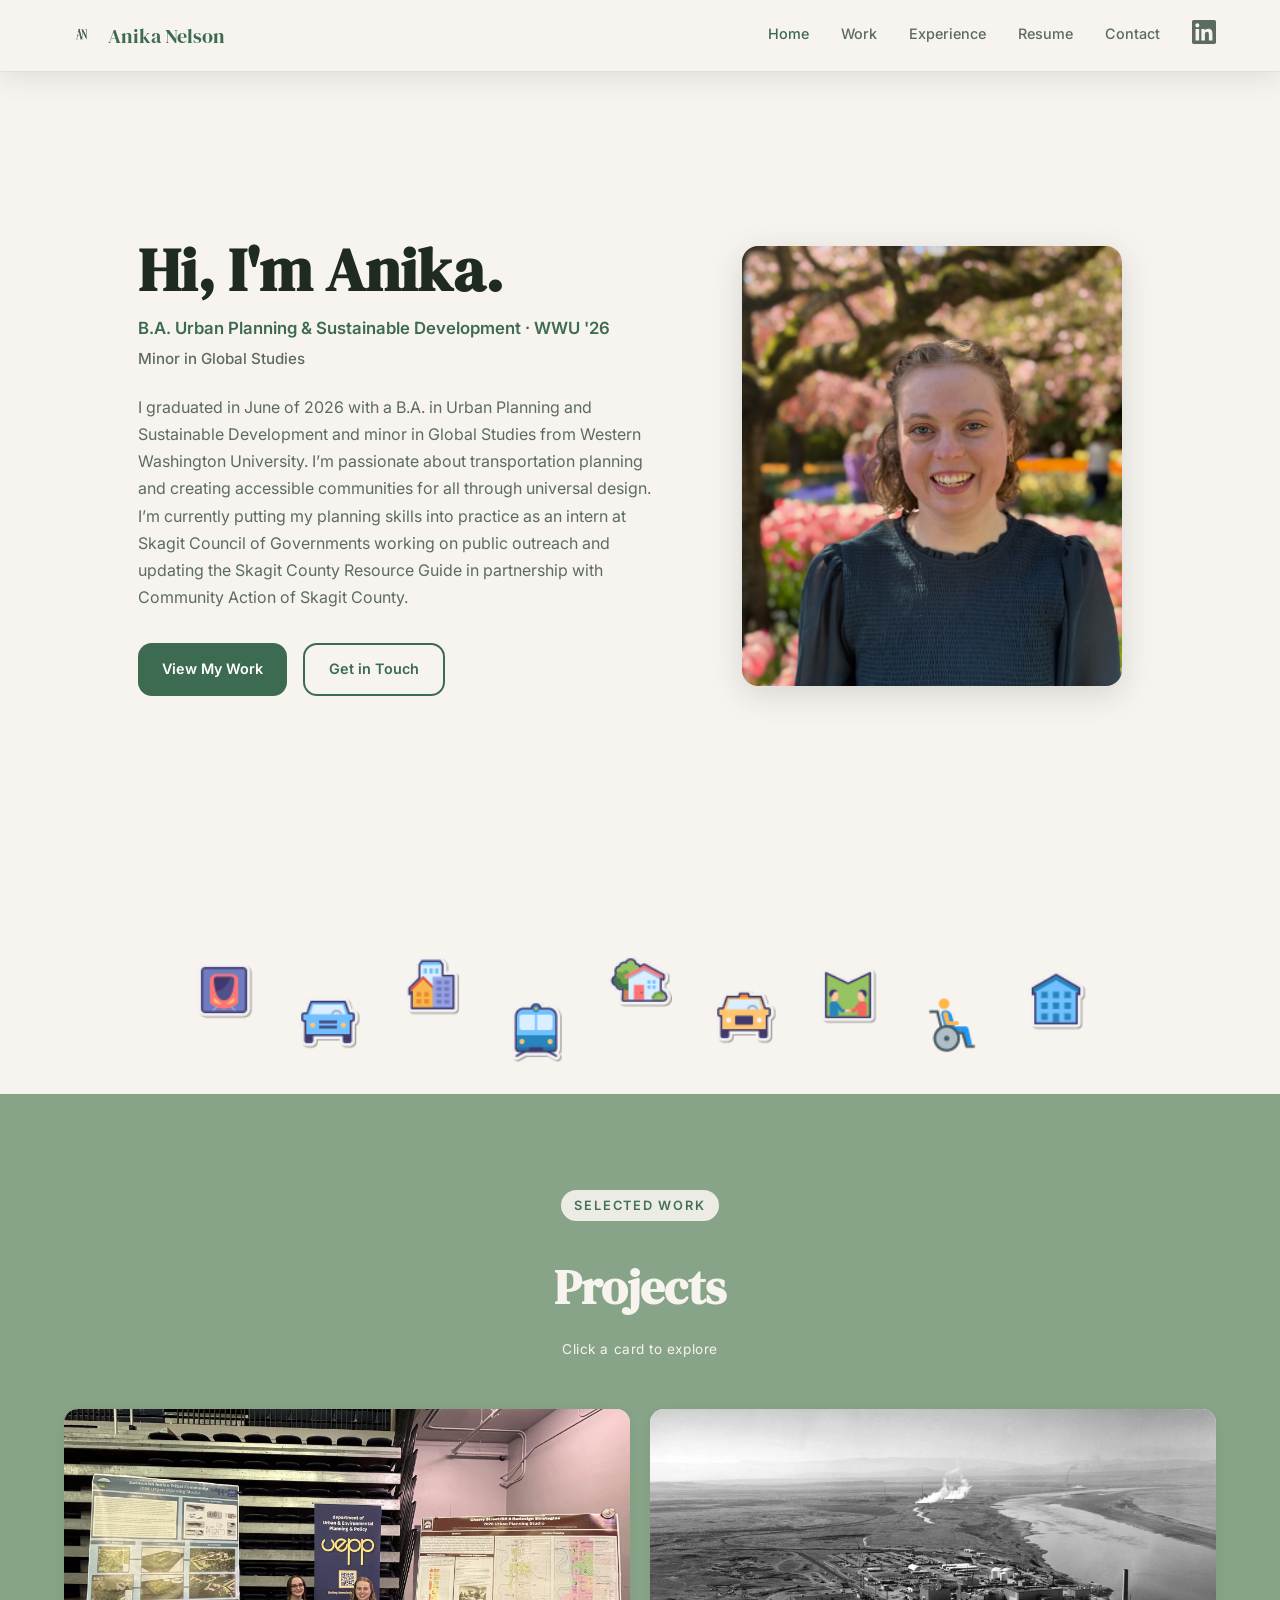
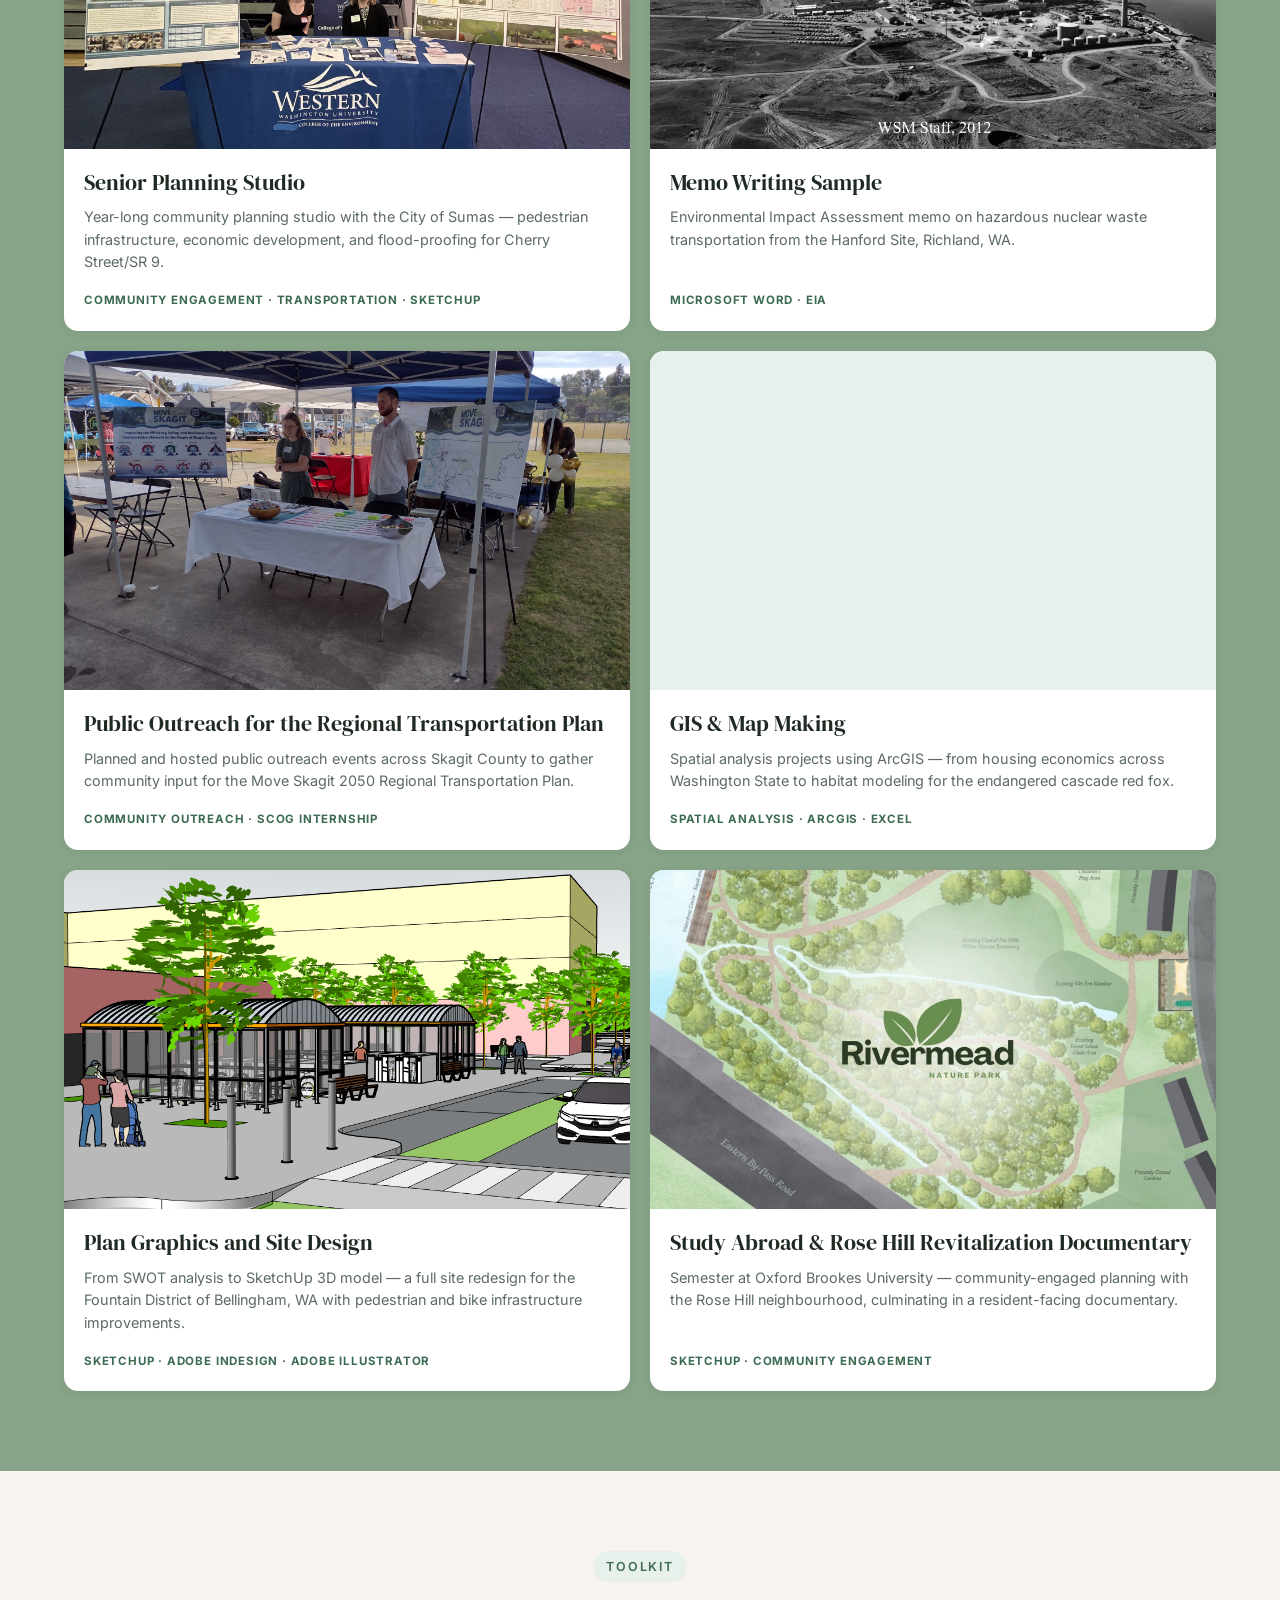
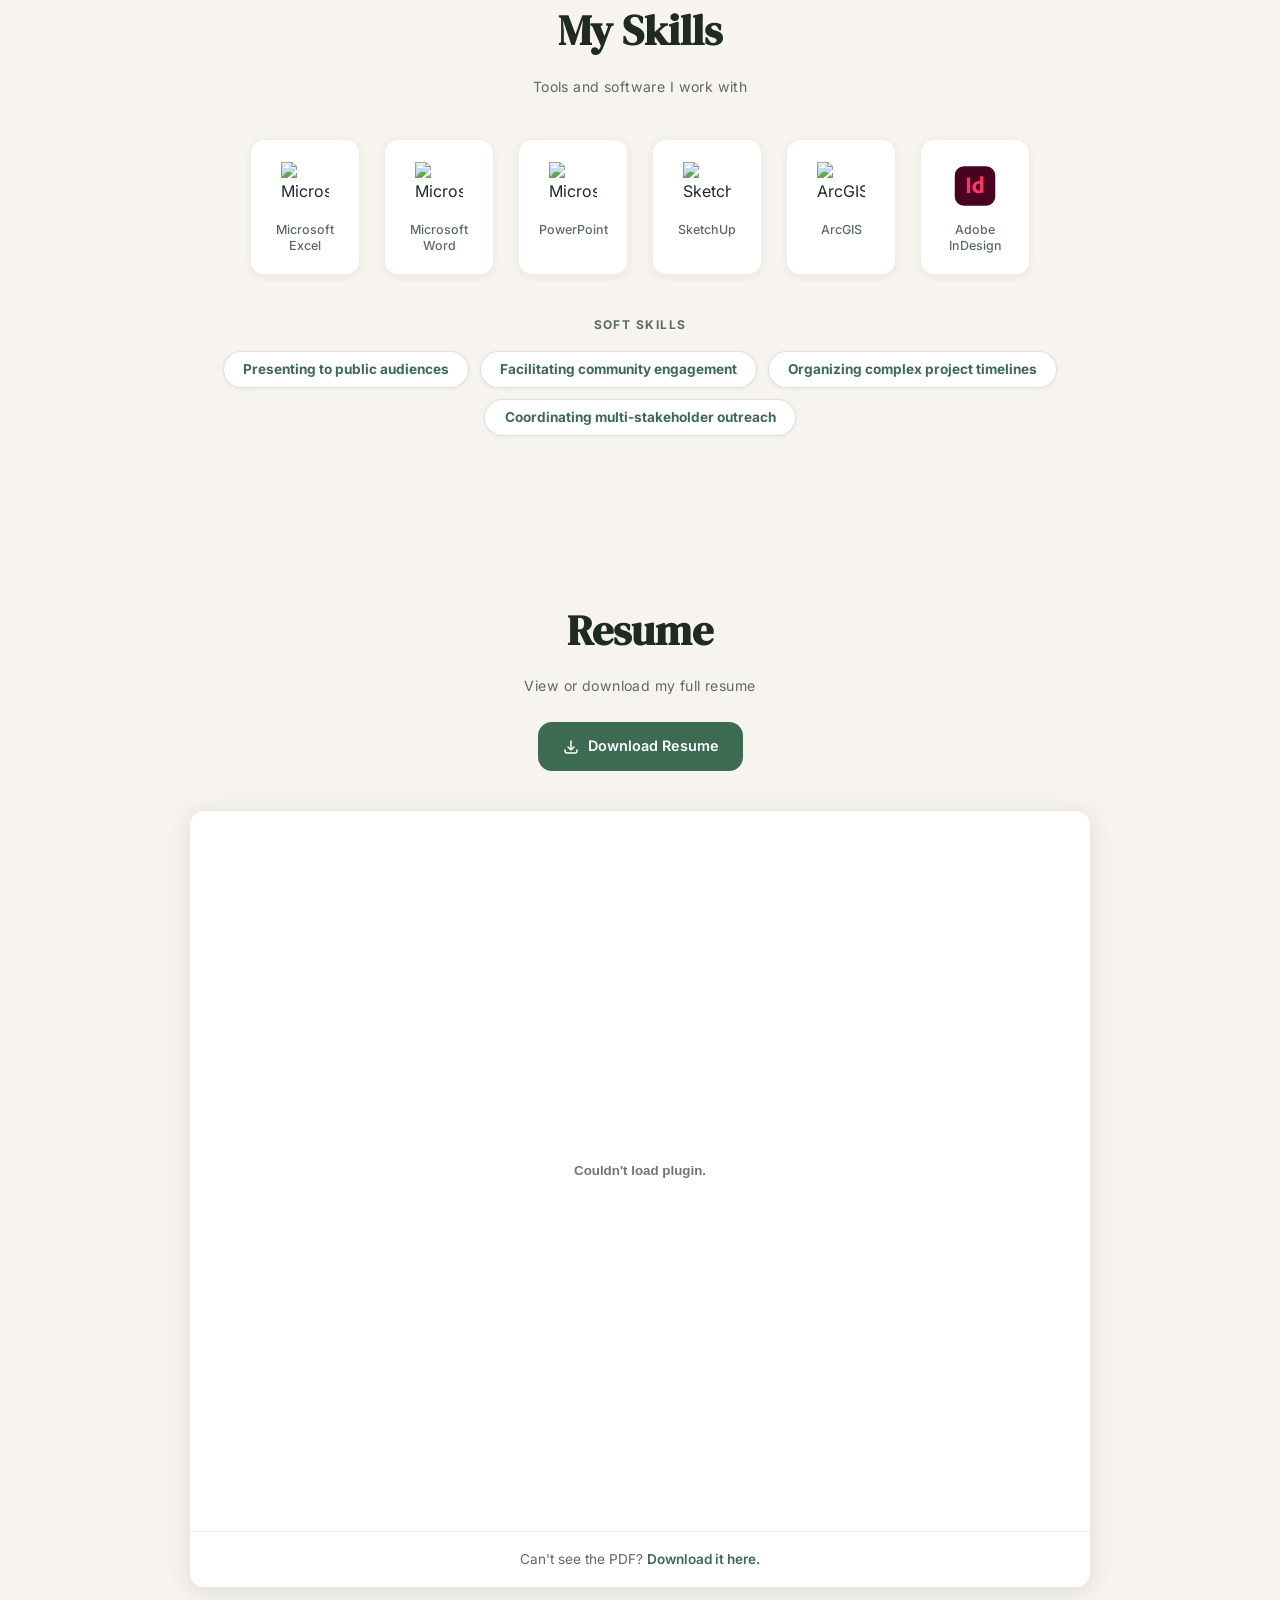
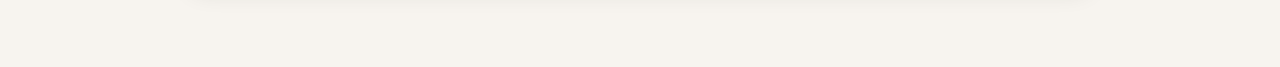
==== commit 8cf3de57: "added link" ====
--- a/index.html
+++ b/index.html
@@ -233,7 +233,7 @@
            data-src="images/Internship/IMG_2886.JPG"
            data-type="image"
            data-tag="Community Outreach &middot; Microsoft Word"
-           data-desc="&lt;p&gt;As an intern at SCOG (Skagit Council of Governments) I planned the public outreach tabling events to gather public comments informing the Regional Transportation Plan, Regional Safety Action Plan, and Transportation Resiliency Improvement Plan. I set up three main events and hosted seven additional drop-in sessions at libraries and senior centers across Skagit County.&lt;/p&gt;&lt;p&gt;After the events, I worked with consultants to digitize and categorize all comments, which went into Chapter 3 and Appendix G of the final &lt;em&gt;Move Skagit 2050 Regional Transportation Plan&lt;/em&gt;.&lt;/p&gt;&lt;p&gt;&lt;em&gt;Tabling at the Senior Day in the Park event in Burlington, WA.&lt;/em&gt;&lt;/p&gt;"
+           data-desc="&lt;p&gt;As an intern at SCOG (Skagit Council of Governments) I planned the public outreach tabling events to gather public comments informing the Regional Transportation Plan, Regional Safety Action Plan, and Transportation Resiliency Improvement Plan. I set up three main events and hosted seven additional drop-in sessions at libraries and senior centers across Skagit County.&lt;/p&gt;&lt;p&gt;After the events, I worked with consultants to digitize and categorize all comments, which went into Chapter 3 and Appendix G of the final &lt;a href=&quot;https://www.scog.net/transportation-plans/regional-transportation-plan/&quot; target=&quot;_blank&quot; rel=&quot;noopener noreferrer&quot;&gt;&lt;em&gt;Move Skagit 2050 Regional Transportation Plan&lt;/em&gt;&lt;/a&gt;.&lt;/p&gt;&lt;p&gt;&lt;em&gt;Tabling at the Senior Day in the Park event in Burlington, WA.&lt;/em&gt;&lt;/p&gt;"
            aria-label="Open Public Outreach project">
           <div class="proj-thumb" style="background-image: url('images/Internship/IMG_2886.JPG');"></div>
           <article>
@@ -296,7 +296,7 @@
           <article>
             <h3>Study Abroad &amp; Rose Hill Revitalization Documentary</h3>
             <p>Semester at Oxford Brookes University — community-engaged planning with the Rose Hill neighbourhood, culminating in a resident-facing documentary.</p>
-            <span>SketchUp &middot; Community Engagement &middot; Oxford, UK</span>
+            <span>SketchUp &middot; Community Engagement</span>
           </article>
         </a>
       </div>
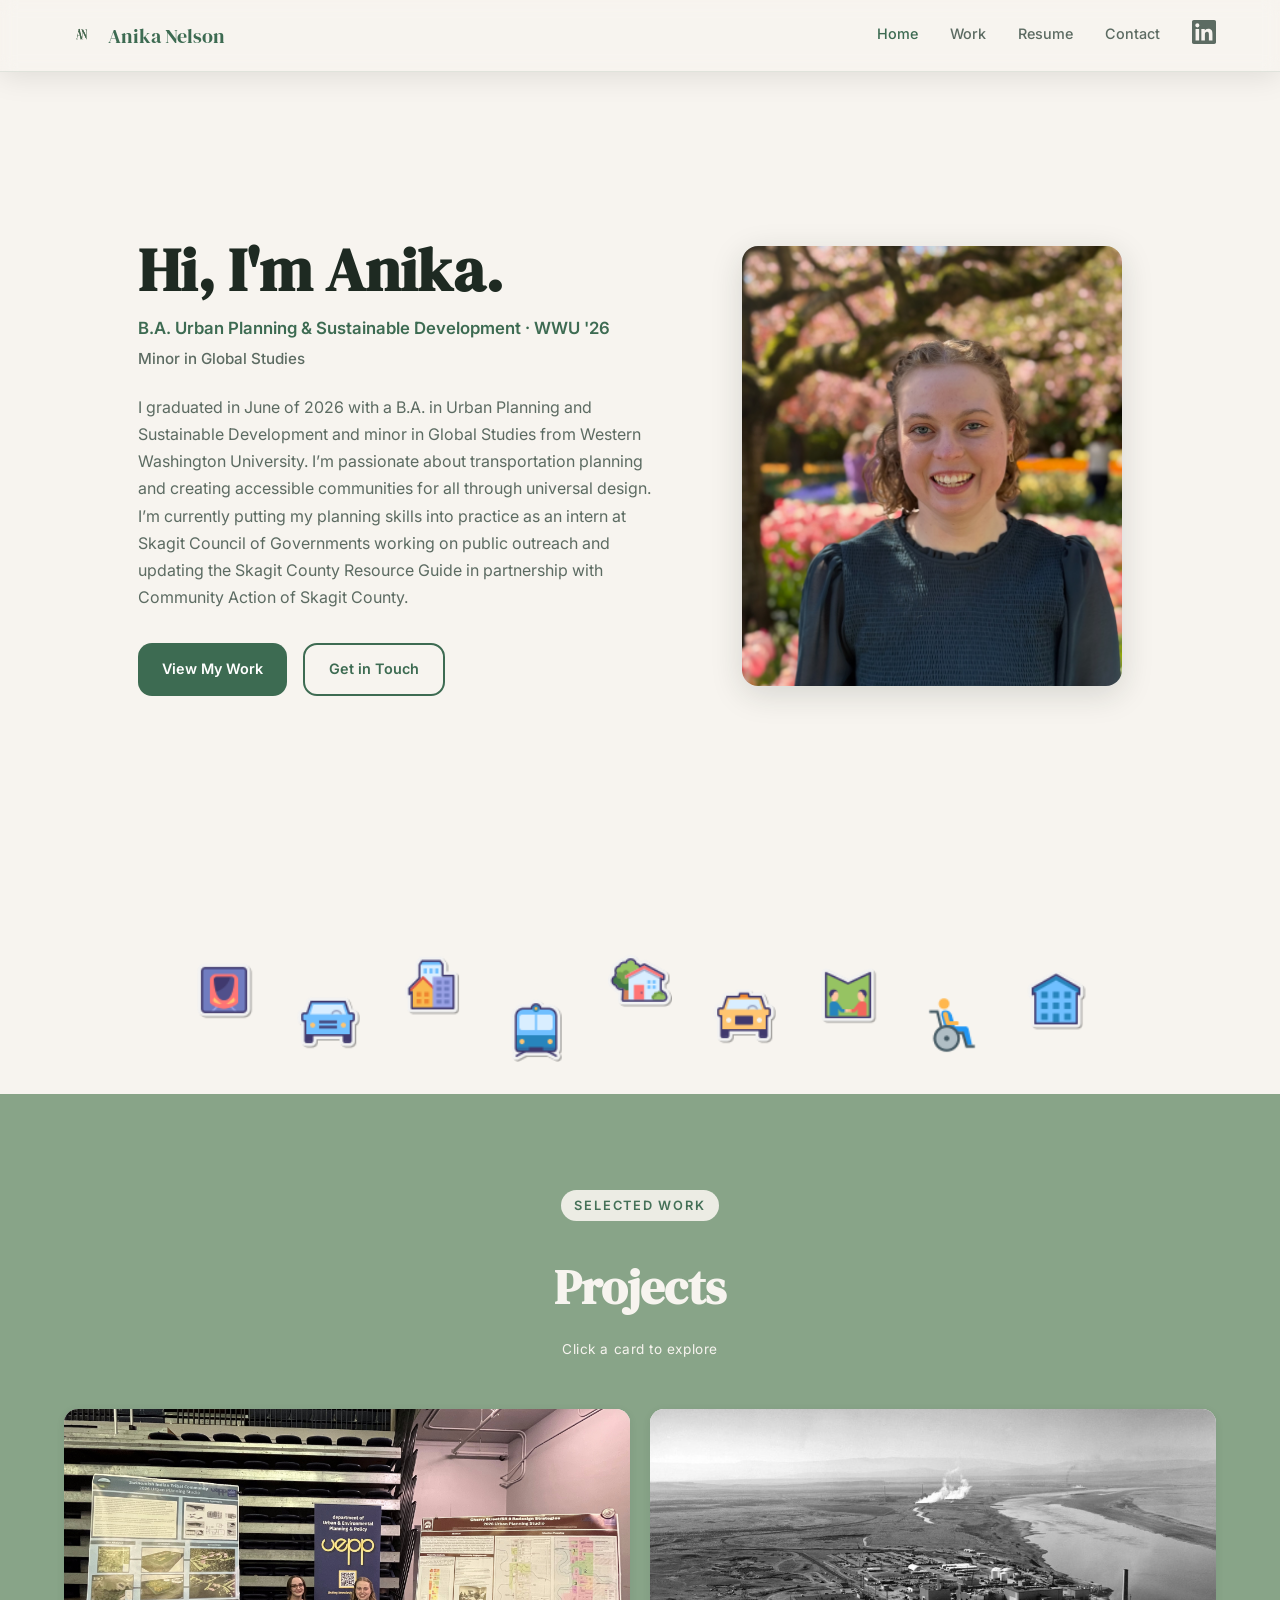
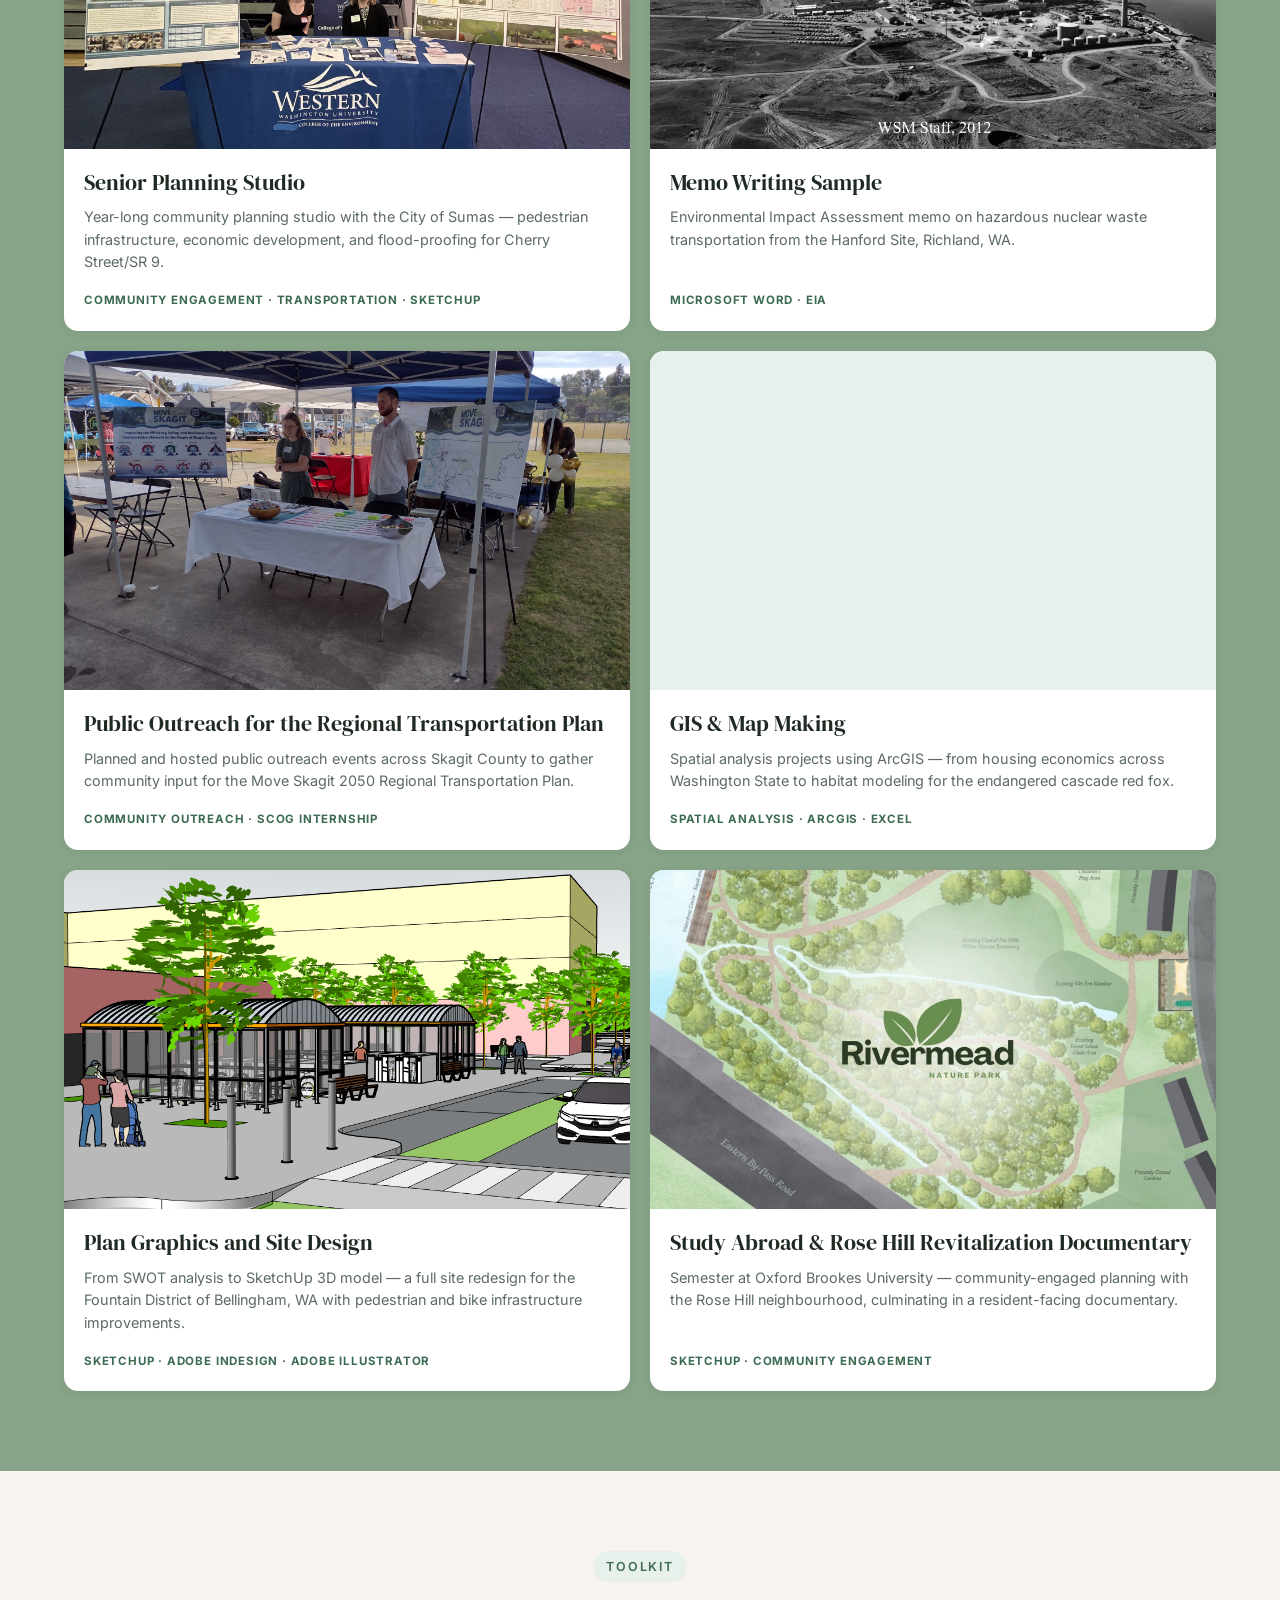
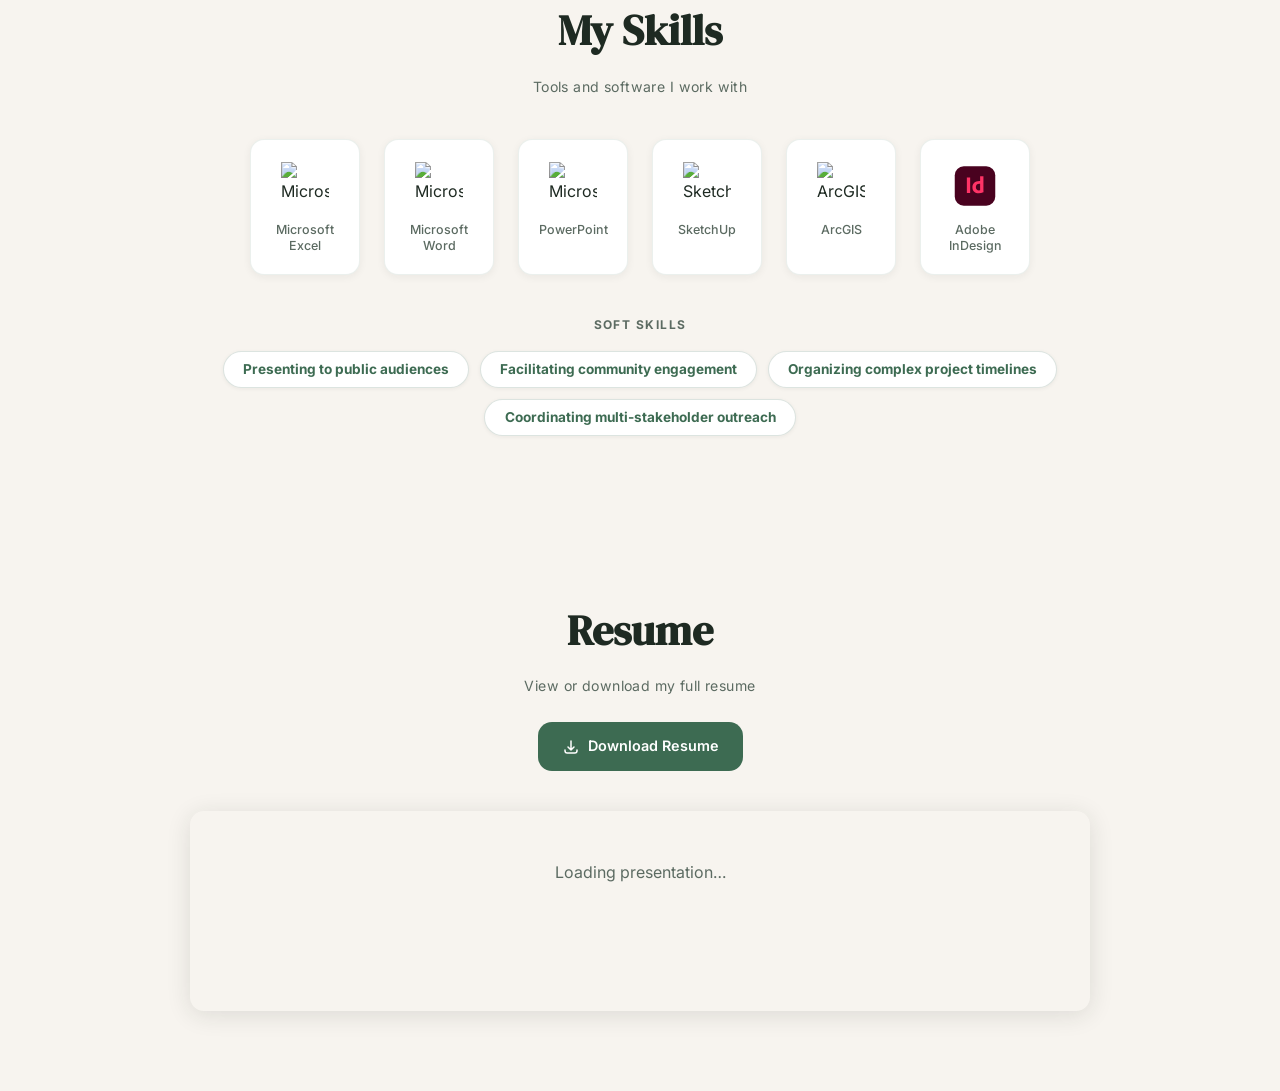
==== commit 8a7f98b7: "added pdf" ====
--- a/index.html
+++ b/index.html
@@ -75,7 +75,6 @@
     <ul class="nav-links" id="nav-links">
       <li><a href="#hero-info">Home</a></li>
       <li><a href="#projects">Work</a></li>
-      <li><a href="#experience">Experience</a></li>
       <li><a href="#resume">Resume</a></li>
       <li><a href="mailto:aninel14@gmail.com">Contact</a></li>
       <a href="https://www.linkedin.com/in/anika-nelson-403998376/" target="_blank" rel="noopener noreferrer" aria-label="LinkedIn profile">
@@ -192,8 +191,9 @@
         <a class="proj-card"
            href="#"
            data-title="Senior Planning Studio"
-           data-src="images/Studio/Transportation%20-%20Final%20Poster%204.pdf"
-           data-type="pdf"
+           data-src="images/Cherry_StreetSR_Presentation.pdf"
+           data-src2="images/Studio/Transportation%20-%20Final%20Poster%204.pdf"
+           data-type="slides"
            data-tag="Community Engagement &middot; Transportation &middot; SketchUp &middot; Public Speaking"
            data-desc="&lt;p&gt;The City of Sumas partnered with WWU&rsquo;s Urban Planning and Sustainable Development (UPSD) program as a subrecipient in the city&rsquo;s Thriving Communities Program grant from the U.S. Department of Transportation. Sumas is a small border town in northern Whatcom County and Cherry Street/SR 9 is an important freight route in the region. A historic flood in December 2025 strongly influenced our recommended improvements.&lt;/p&gt;&lt;p&gt;&lt;strong&gt;Fall 2025 &mdash; Research:&lt;/strong&gt; My three-person team focused on existing transportation infrastructure including pedestrian, bus, bike, personal-vehicle, and freight mobility and compiled our findings into a final report and poster.&lt;/p&gt;&lt;p&gt;&lt;strong&gt;Winter 2026 &mdash; Plan Development:&lt;/strong&gt; We broke the Cherry Street/SR 9 corridor into four sections. I was on the Mitchell Street to Columbia Street team and used SketchUp to model recommendations, which were presented to the Sumas Planning Commission in March 2026.&lt;/p&gt;&lt;p&gt;&lt;strong&gt;Spring 2026 &mdash; Implementation:&lt;/strong&gt; We refined design concepts based on community feedback, developed a phasing plan, and identified potential funding sources, presented to the Planning Commission in June 2026.&lt;/p&gt;"
            aria-label="Open Senior Planning Studio project">
@@ -212,7 +212,7 @@
            href="#"
            data-title="Memo Writing Sample"
            data-src="images/UEPP493%20Memo%20to%20Mayor%20and%20Council%2C%20Anika%20Nelson.pdf"
-           data-type="pdf"
+           data-type="slides"
            data-tag="Microsoft Word"
            data-desc="&lt;p&gt;This memo was part of a project-based learning assignment in an Environmental Impact Assessment class, focused on the transportation of hazardous nuclear waste from the Hanford Site in Richland, WA.&lt;/p&gt;"
            aria-label="Open Memo Writing Sample project">
@@ -269,7 +269,7 @@
            href="#"
            data-title="Plan Graphics and Site Design"
            data-src="images/Site%20Plan/Final%20Poster%20Anika.pdf"
-           data-type="pdf"
+           data-type="slides"
            data-tag="SketchUp &middot; Adobe InDesign &middot; Adobe Illustrator"
            data-desc="&lt;p&gt;This multi-step project began with a site visit to an opportunity site in the Fountain District of Bellingham, WA and a SWOT analysis to determine the most suitable redevelopment approach. I mapped baseline conditions, developed a 2D site layout, then used SketchUp to bring the design to life in 3D. The final design — including covered bike parking, a bike lane, and a raised pedestrian crossing — was presented as a poster created in Adobe InDesign.&lt;/p&gt;"
            aria-label="Open Plan Graphics and Site Design project">
@@ -413,19 +413,7 @@
         </a>
       </div>
 
-      <div class="resume-embed-wrap">
-        <embed
-          src="images/PDFResume.pdf"
-          type="application/pdf"
-          title="Anika Nelson Resume"
-          class="resume-embed"
-          aria-label="Anika Nelson Resume PDF"
-        />
-        <p class="resume-fallback">
-          Can't see the PDF?
-          <a href="images/PDFResume.pdf" download="Anika_Nelson_Resume.pdf">Download it here.</a>
-        </p>
-      </div>
+      <div id="resume-slides" class="resume-slides-wrap"></div>
 
     </div>
   </section><!-- /#resume -->
--- a/style.css
+++ b/style.css
@@ -818,6 +818,8 @@
   border-radius: calc(var(--radius) - 4px);
   overflow: hidden;
   background: var(--green-lt);
+  display: flex;
+  flex-direction: column;
 }
 
 /* Inserted <img> */
@@ -1344,6 +1346,18 @@
   border: none;
 }
 
+/* Resume slide viewer wrapper */
+.resume-slides-wrap {
+  border-radius: var(--radius);
+  overflow: hidden;
+  box-shadow: 0 4px 24px rgba(30, 42, 34, 0.12);
+  min-height: 200px;
+}
+
+.resume-slides-wrap .slides-canvas {
+  max-height: 80vh;
+}
+
 .resume-fallback {
   text-align: center;
   padding: 1rem;
@@ -1360,6 +1374,108 @@
 
 .resume-fallback a:hover {
   text-decoration: underline;
+}
+
+/* =========================================================
+   SLIDE VIEWER
+   Horizontal snap-scroll strip of PDF pages with nav buttons
+========================================================= */
+.slides-container {
+  position: relative;
+  width: 100%;
+  background: #1a1a1a;
+  border-radius: var(--radius);
+  overflow: hidden;
+  min-height: 200px;
+}
+
+/* Horizontal scrolling track */
+.slides-track {
+  display: flex;
+  overflow-x: auto;
+  scroll-snap-type: x mandatory;
+  scrollbar-width: none;          /* hide scrollbar */
+  -ms-overflow-style: none;
+  gap: 0;
+}
+.slides-track::-webkit-scrollbar { display: none; }
+
+/* Each slide */
+.slides-slide {
+  flex: 0 0 100%;
+  scroll-snap-align: center;
+  display: flex;
+  justify-content: center;
+  align-items: center;
+  background: #1a1a1a;
+}
+
+.slides-canvas {
+  display: block;
+  max-width: 100%;
+  max-height: 68vh;
+  width: auto;
+  height: auto;
+  object-fit: contain;
+}
+
+/* Prev / Next buttons */
+.slides-btn {
+  position: absolute;
+  top: 50%;
+  transform: translateY(-50%);
+  z-index: 10;
+  background: rgba(255,255,255,0.15);
+  border: none;
+  color: #fff;
+  font-size: 1.4rem;
+  width: 2.8rem;
+  height: 2.8rem;
+  border-radius: 50%;
+  cursor: pointer;
+  display: flex;
+  align-items: center;
+  justify-content: center;
+  transition: background 0.2s;
+  backdrop-filter: blur(4px);
+}
+.slides-btn:hover:not(:disabled) { background: rgba(255,255,255,0.3); }
+.slides-btn:disabled { opacity: 0.25; cursor: default; }
+.slides-btn--prev { left: 0.75rem; }
+.slides-btn--next { right: 0.75rem; }
+
+/* Page counter */
+.slides-counter {
+  position: absolute;
+  bottom: 0.6rem;
+  left: 50%;
+  transform: translateX(-50%);
+  color: rgba(255,255,255,0.75);
+  font-size: 0.8rem;
+  background: rgba(0,0,0,0.4);
+  padding: 0.2rem 0.7rem;
+  border-radius: 999px;
+  pointer-events: none;
+  backdrop-filter: blur(4px);
+}
+
+/* Loading state */
+.slides-loading {
+  padding: 3rem;
+  text-align: center;
+  color: var(--muted);
+}
+
+/* Wrapper when multiple viewers stack vertically */
+.slides-wrap {
+  width: 100%;
+}
+
+/* Divider between two slide viewers */
+.slides-divider {
+  border: none;
+  border-top: 2px solid rgba(255,255,255,0.1);
+  margin: 0;
 }
 
 /* =========================================================
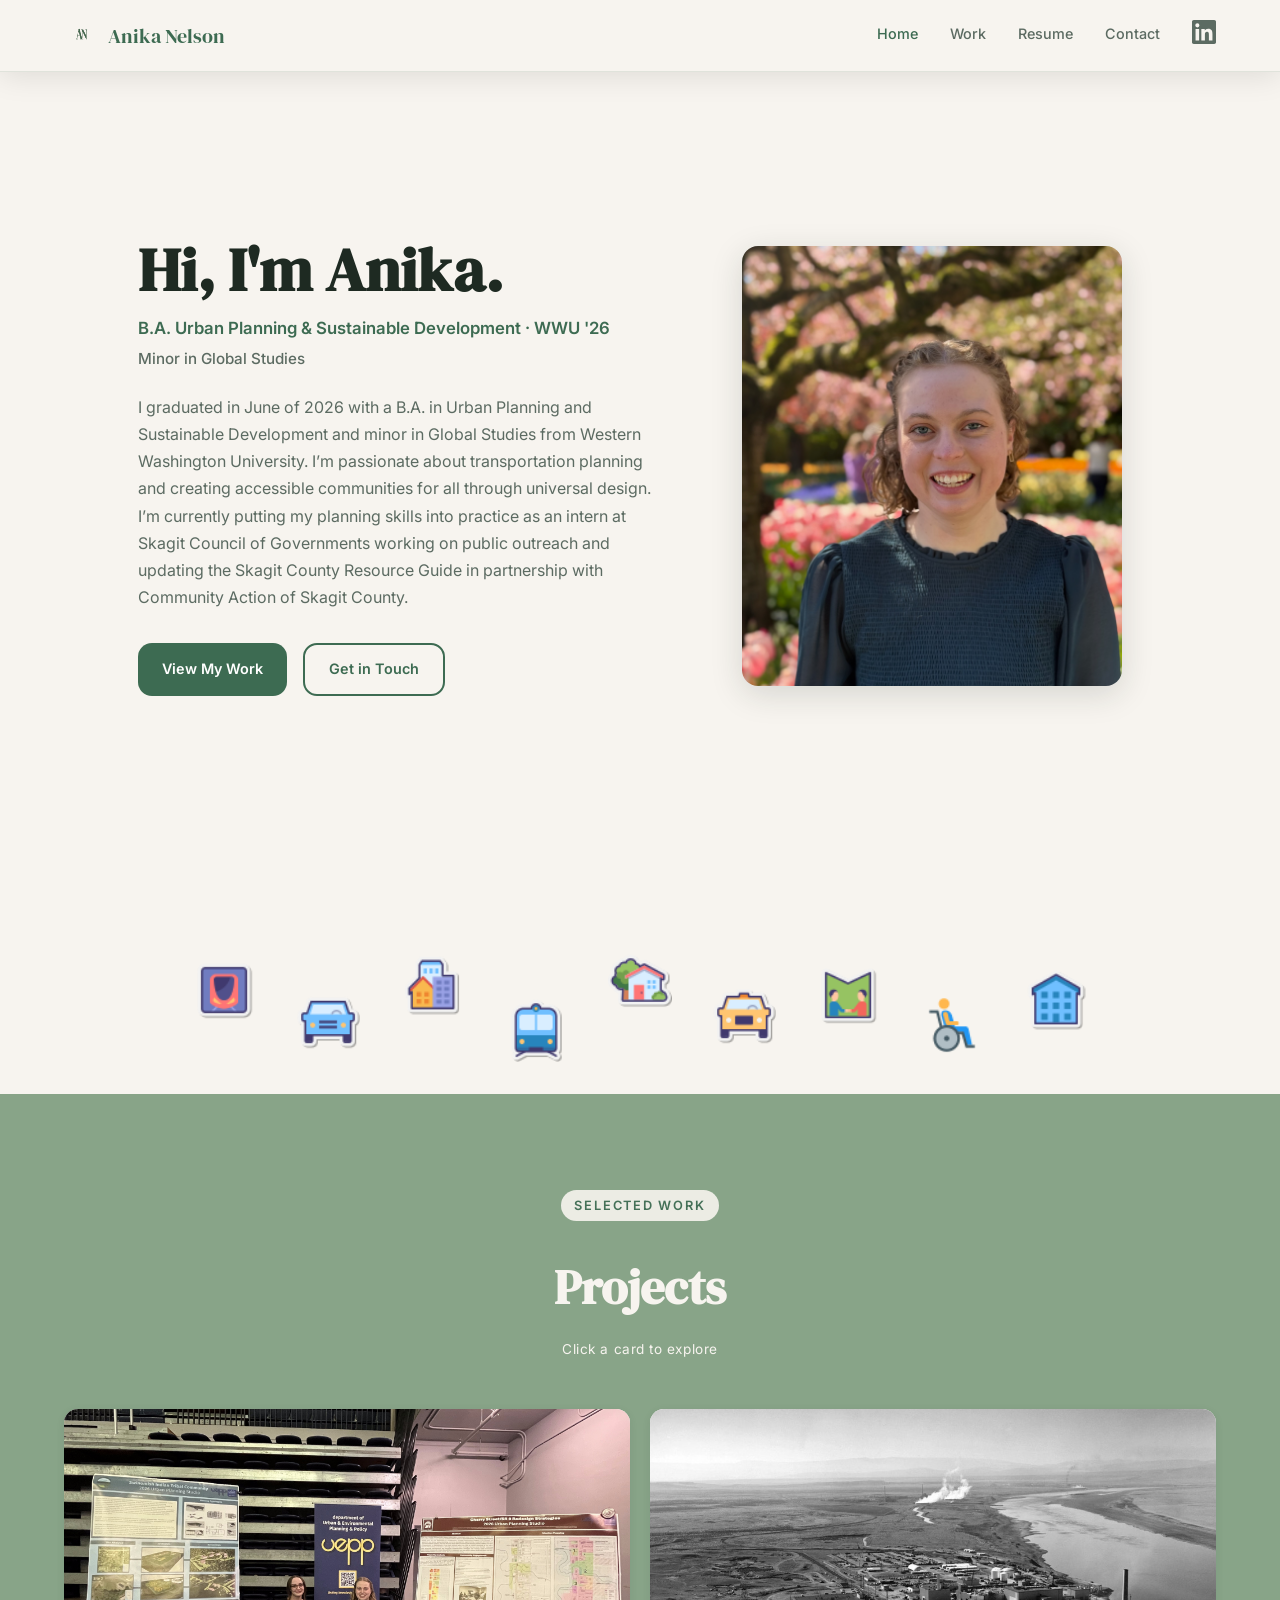
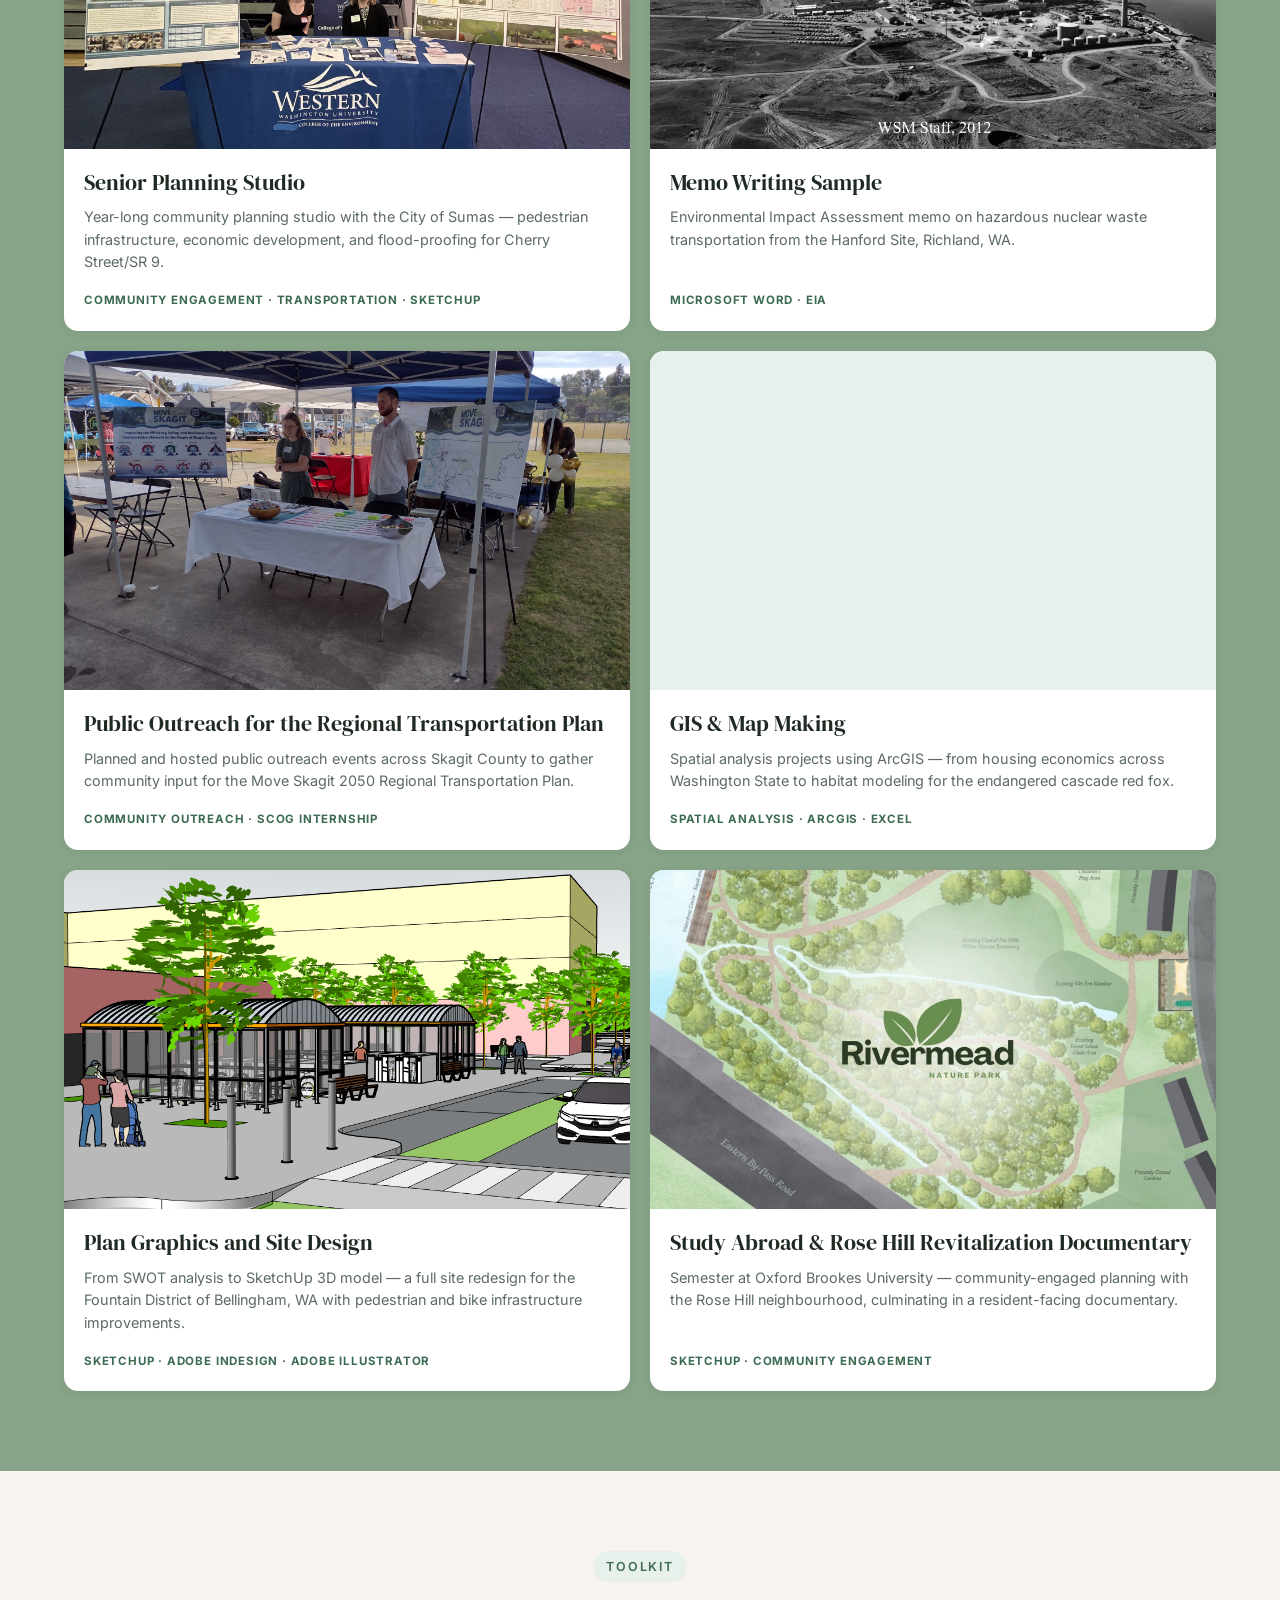
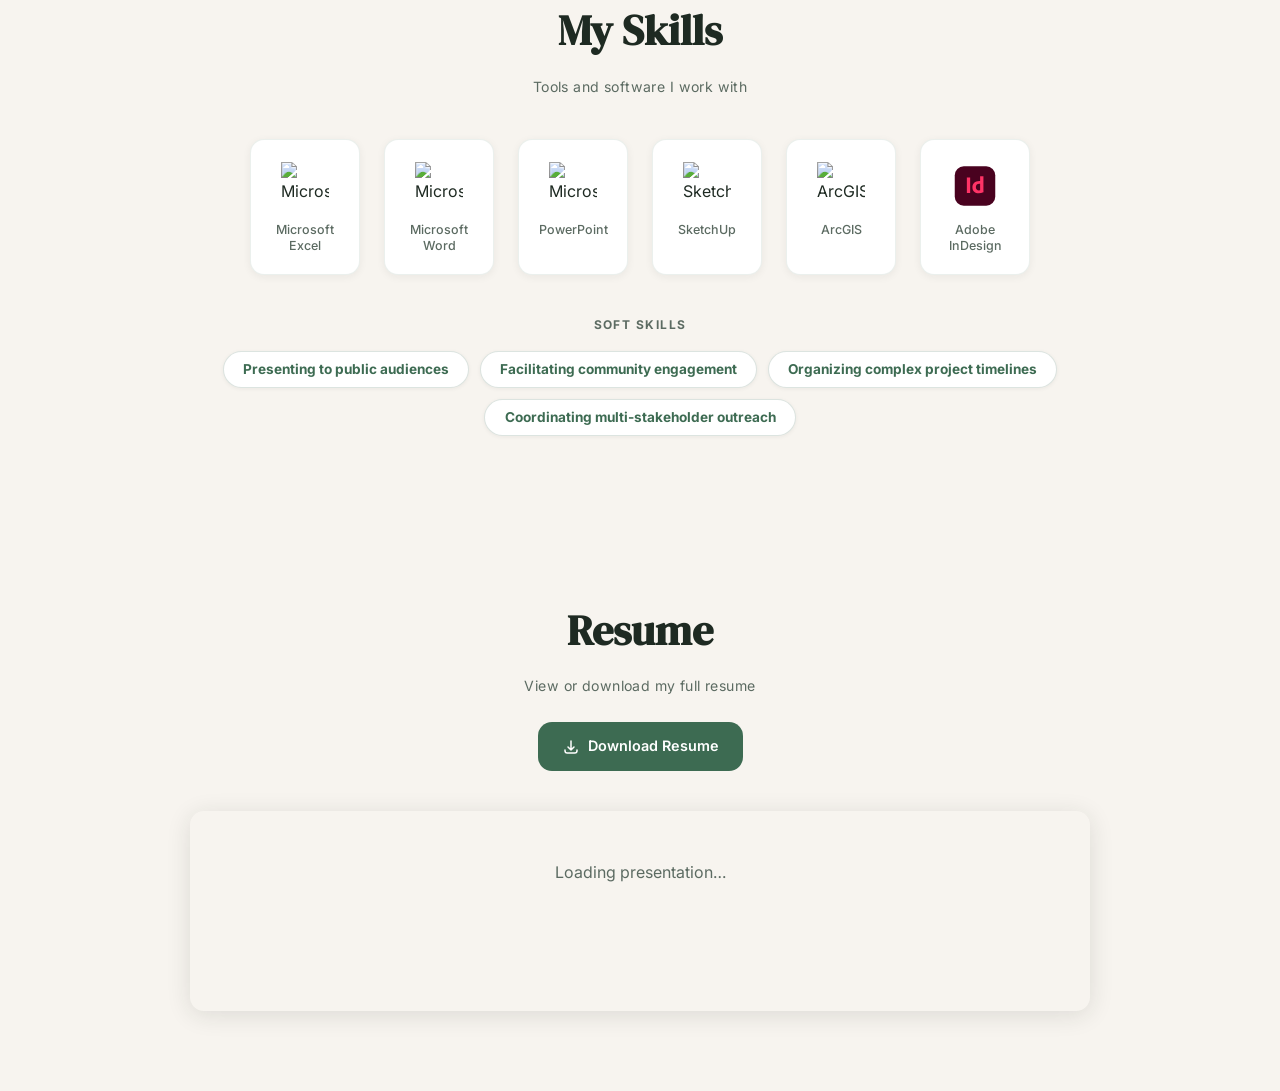
==== commit d859ef59: "create pdf" ====
--- a/index.html
+++ b/index.html
@@ -191,7 +191,7 @@
         <a class="proj-card"
            href="#"
            data-title="Senior Planning Studio"
-           data-src="images/Cherry_StreetSR_Presentation.pdf"
+           data-src="images/presentatio_1.jpeg"
            data-src2="images/Studio/Transportation%20-%20Final%20Poster%204.pdf"
            data-type="slides"
            data-tag="Community Engagement &middot; Transportation &middot; SketchUp &middot; Public Speaking"
--- a/style.css
+++ b/style.css
@@ -84,12 +84,10 @@
   justify-content: space-between;
   align-items: center;
   padding: 1.1rem 5%;
-  background:var(--cream)(9, 79, 25, 0.43);
-
-box-shadow: 0 4px 30px rgba(0, 0, 0, 0.1);
-backdrop-filter: blur(8.9px);
--webkit-backdrop-filter: blur(8.9px);
+  background: rgba(247, 244, 239, 0.85);
+  box-shadow: 0 4px 30px rgba(0, 0, 0, 0.1);
   backdrop-filter: blur(8px);
+  -webkit-backdrop-filter: blur(8px);
   border-bottom: 1px solid rgba(61, 107, 82, 0.12);
 }
 
@@ -161,180 +159,7 @@
 }
 
 /* =========================================================
-   HERO — FULLSCREEN MAP
-========================================================= */
-#hero {
-  position: relative;
-  height: 100vh;
-  min-height: 500px;
-  overflow: hidden;
-}
-
-/* MapLibre map fills the entire hero */
-#hero-map {
-  position: absolute;
-  inset: 0;
-  width: 100%;
-  height: 100%;
-  z-index: 1;
-}
-
-/* MapLibre attribution — keep it subtle */
-#hero-map .maplibregl-ctrl-attrib {
-  font-size: 0.65rem;
-  background: rgba(247, 244, 239, 0.75);
-  backdrop-filter: blur(4px);
-}
-
-/* ---- Overlay card ---- */
-.hero-map-overlay {
-  position: absolute;
-  bottom: 2.5rem;
-  left: 5%;
-  z-index: 100;
-
-  backdrop-filter: blur(10px);
-  -webkit-backdrop-filter: blur(10px);
-  border-radius: var(--radius);
-  padding: 1.75rem 2rem 1.5rem;
-  max-width: 400px;
-
-  /* From https://css.glass */
-background: rgba(9, 79, 25, 0.43);
-border-radius: 16px;
-box-shadow: 0 4px 30px rgba(0, 0, 0, 0.1);
-backdrop-filter: blur(8.9px);
--webkit-backdrop-filter: blur(8.9px);
-border: 1px solid rgba(9, 79, 25, 0.3);
-
-
-}
-
-.hero-map-overlay .eyebrow {
-  display: inline-block;
-  font-size: 0.75rem;
-  font-weight: 600;
-  letter-spacing: 0.14em;
-  text-transform: uppercase;
-  color: var(--green);
-  background: var(--green-lt);
-  padding: 0.28rem 0.8rem;
-  border-radius: 999px;
-  margin-bottom: 0.75rem;
-
-
-}
-
-.hero-map-overlay h1 {
-  font-family: 'DM Serif Display', serif;
-  font-size: clamp(1.9rem, 4vw, 2.8rem);
-  line-height: 1.12;
-  color: var(--text);
-  margin-bottom: 0.45rem;
-}
-
-.hero-map-sub {
-  font-size: 0.88rem;
-  color: var(--muted);
-  line-height: 1.55;
-  margin-bottom: 0.9rem;
-}
-
-/* Live data badge */
-.hero-map-live {
-  display: flex;
-  align-items: center;
-  gap: 0.45rem;
-  font-size: 0.75rem;
-  color: var(--muted);
-  margin-bottom: 1.1rem;
-}
-
-.live-dot {
-  width: 8px;
-  height: 8px;
-  border-radius: 50%;
-  background: #4caf78;
-  flex-shrink: 0;
-  animation: pulse 2s ease infinite;
-}
-
-/* Scroll down arrow */
-.scroll-hint {
-  display: inline-flex;
-  align-items: center;
-  gap: 0.4rem;
-  color: var(--green);
-  font-size: 0.83rem;
-  font-weight: 600;
-  text-decoration: none;
-  transition: gap 0.2s;
-  animation: scrollBounce 2.4s ease infinite;
-}
-
-.scroll-hint:hover { gap: 0.65rem; }
-
-@keyframes scrollBounce {
-  0%, 100% { transform: translateY(0); }
-  50%       { transform: translateY(4px); }
-}
-
-/* ---- Leaflet custom styles ---- */
-
-/* City reference dot */
-.map-city-dot {
-  width: 10px;
-  height: 10px;
-  background: var(--green);
-  border: 2px solid #fff;
-  border-radius: 50%;
-  box-shadow: 0 1px 4px rgba(30, 42, 34, 0.25);
-}
-
-/* Construction pulsing dot */
-.map-construction-dot {
-  width: 12px;
-  height: 12px;
-  background: var(--clay);
-  border: 2px solid #fff;
-  border-radius: 50%;
-  box-shadow: 0 0 0 0 rgba(194, 107, 63, 0.55);
-  animation: constructionPulse 2s ease-out infinite;
-}
-
-@keyframes constructionPulse {
-  0%   { box-shadow: 0 0 0 0   rgba(194, 107, 63, 0.55); }
-  70%  { box-shadow: 0 0 0 9px rgba(194, 107, 63, 0); }
-  100% { box-shadow: 0 0 0 0   rgba(194, 107, 63, 0); }
-}
-
-/* City label tooltips */
-.map-city-label {
-  background: transparent !important;
-  border: none !important;
-  box-shadow: none !important;
-  padding: 0 !important;
-  font-family: 'Inter', sans-serif !important;
-  font-size: 0.7rem !important;
-  font-weight: 700 !important;
-  color: var(--text) !important;
-  letter-spacing: 0.06em !important;
-  text-transform: uppercase !important;
-  white-space: nowrap !important;
-}
-
-.map-city-label::before { display: none !important; }
-
-/* Popup styling */
-.leaflet-popup-content-wrapper {
-  border-radius: var(--radius) !important;
-  font-family: 'Inter', sans-serif !important;
-  font-size: 0.82rem !important;
-  box-shadow: 0 6px 20px rgba(30, 42, 34, 0.14) !important;
-}
-
-/* =========================================================
-   HERO INFO — bio + photo below the map
+   HERO INFO — bio + photo
 ========================================================= */
 #hero-info {
   min-height: 100vh;
@@ -354,19 +179,6 @@
 }
 
 /* Text column */
-.hero-text .eyebrow {
-  display: inline-block;
-  font-size: 0.8rem;
-  font-weight: 600;
-  letter-spacing: 0.14em;
-  text-transform: uppercase;
-  color: var(--green);
-  background: var(--green-lt);
-  padding: 0.3rem 0.85rem;
-  border-radius: 999px;
-  margin-bottom: 1.1rem;
-}
-
 .hero-text h1 {
   font-family: 'DM Serif Display', serif;
   font-size: clamp(2.6rem, 5vw, 3.8rem);
@@ -460,37 +272,6 @@
   box-shadow: 0 8px 32px rgba(30, 42, 34, 0.15);
 }
 
-.hero-badge {
-  position: absolute;
-  bottom: 1.5rem;
-  left: -1.5rem;
-  z-index: 2;
-  background: #fff;
-  border-radius: var(--radius);
-  padding: 0.7rem 1rem;
-  display: flex;
-  align-items: center;
-  gap: 0.5rem;
-  box-shadow: 0 4px 20px rgba(30, 42, 34, 0.12);
-  font-size: 0.82rem;
-  font-weight: 600;
-  color: var(--text);
-  white-space: nowrap;
-}
-
-.hero-badge .dot {
-  width: 9px;
-  height: 9px;
-  background: #4caf78;
-  border-radius: 50%;
-  animation: pulse 2s ease infinite;
-  flex-shrink: 0;
-}
-
-@keyframes pulse {
-  0%, 100% { opacity: 1; transform: scale(1); }
-  50%       { opacity: 0.5; transform: scale(1.4); }
-}
 
 /* =========================================================
    FADE-IN UTILITY (used by main.js)
@@ -593,7 +374,6 @@
 
 /* Column span helpers */
 .proj-item--span2 { grid-column: span 2; }
-.proj-item--span4 { grid-column: span 4; }
 
 /* ================================================================
    CARD
@@ -624,19 +404,6 @@
   box-shadow: 0 8px 24px rgba(30, 42, 34, 0.15);
 }
 
-/* ── Horizontal variant (Transportation full-width card) ── */
-.proj-card--horizontal {
-  flex-direction: row;
-}
-
-.proj-card--horizontal .proj-thumb {
-  /* Fixed width on the left; text fills the rest */
-  width: 320px;
-  flex-shrink: 0;
-  /* Override the padding-bottom trick used on vertical cards */
-  padding-bottom: 0;
-  min-height: 220px;
-}
 
 .proj-thumb--oxford {
   background-image: url('images/oxford_brookes.jpeg');
@@ -871,17 +638,6 @@
 
 /* Tablet: 2 columns */
 @media (max-width: 860px) {
-  /* Hero map overlay moves to bottom, smaller */
-  .hero-map-overlay {
-    left: 50%;
-    z-index: 0;
-    transform: translateX(-50%);
-    width: calc(100% - 3rem);
-    max-width: 460px;
-    bottom: 1.5rem;
-    padding: 1.25rem 1.5rem;
-  }
-
   /* Hero info stacks vertically */
   .hero-inner {
     grid-template-columns: 1fr;
@@ -951,7 +707,6 @@
 /* Mobile / iPhone: 1 column */
 @media (max-width: 480px) {
   nav        { padding: 1rem 4%; }
-  #hero      { min-height: 400px; }
   #hero-info { padding: 6rem 4% 4rem; }
 
   .projects-grid {
@@ -1331,21 +1086,6 @@
   gap: 0.5rem;
 }
 
-.resume-embed-wrap {
-  border-radius: var(--radius);
-  overflow: hidden;
-  box-shadow: 0 4px 24px rgba(30, 42, 34, 0.12);
-  background: #fff;
-}
-
-.resume-embed {
-  width: 100%;
-  height: 80vh;
-  min-height: 500px;
-  display: block;
-  border: none;
-}
-
 /* Resume slide viewer wrapper */
 .resume-slides-wrap {
   border-radius: var(--radius);
@@ -1358,23 +1098,6 @@
   max-height: 80vh;
 }
 
-.resume-fallback {
-  text-align: center;
-  padding: 1rem;
-  font-size: 0.85rem;
-  color: var(--muted);
-  border-top: 1px solid var(--green-lt);
-}
-
-.resume-fallback a {
-  color: var(--green);
-  font-weight: 600;
-  text-decoration: none;
-}
-
-.resume-fallback a:hover {
-  text-decoration: underline;
-}
 
 /* =========================================================
    SLIDE VIEWER
@@ -1459,6 +1182,15 @@
   backdrop-filter: blur(4px);
 }
 
+/* Single image inside a slides container */
+.slides-single-img {
+  display: block;
+  width: 100%;
+  height: auto;
+  max-height: 68vh;
+  object-fit: contain;
+}
+
 /* Loading state */
 .slides-loading {
   padding: 3rem;
@@ -1622,10 +1354,3 @@
   #icon-strip.is-strip-gone .icon-strip-item[data-side="right"] { transform: translateX( 100px); }
 }
 
-/* Responsive: resume embed height on mobile */
-@media (max-width: 480px) {
-  .resume-embed {
-    height: 60vh;
-    min-height: 360px;
-  }
-}
